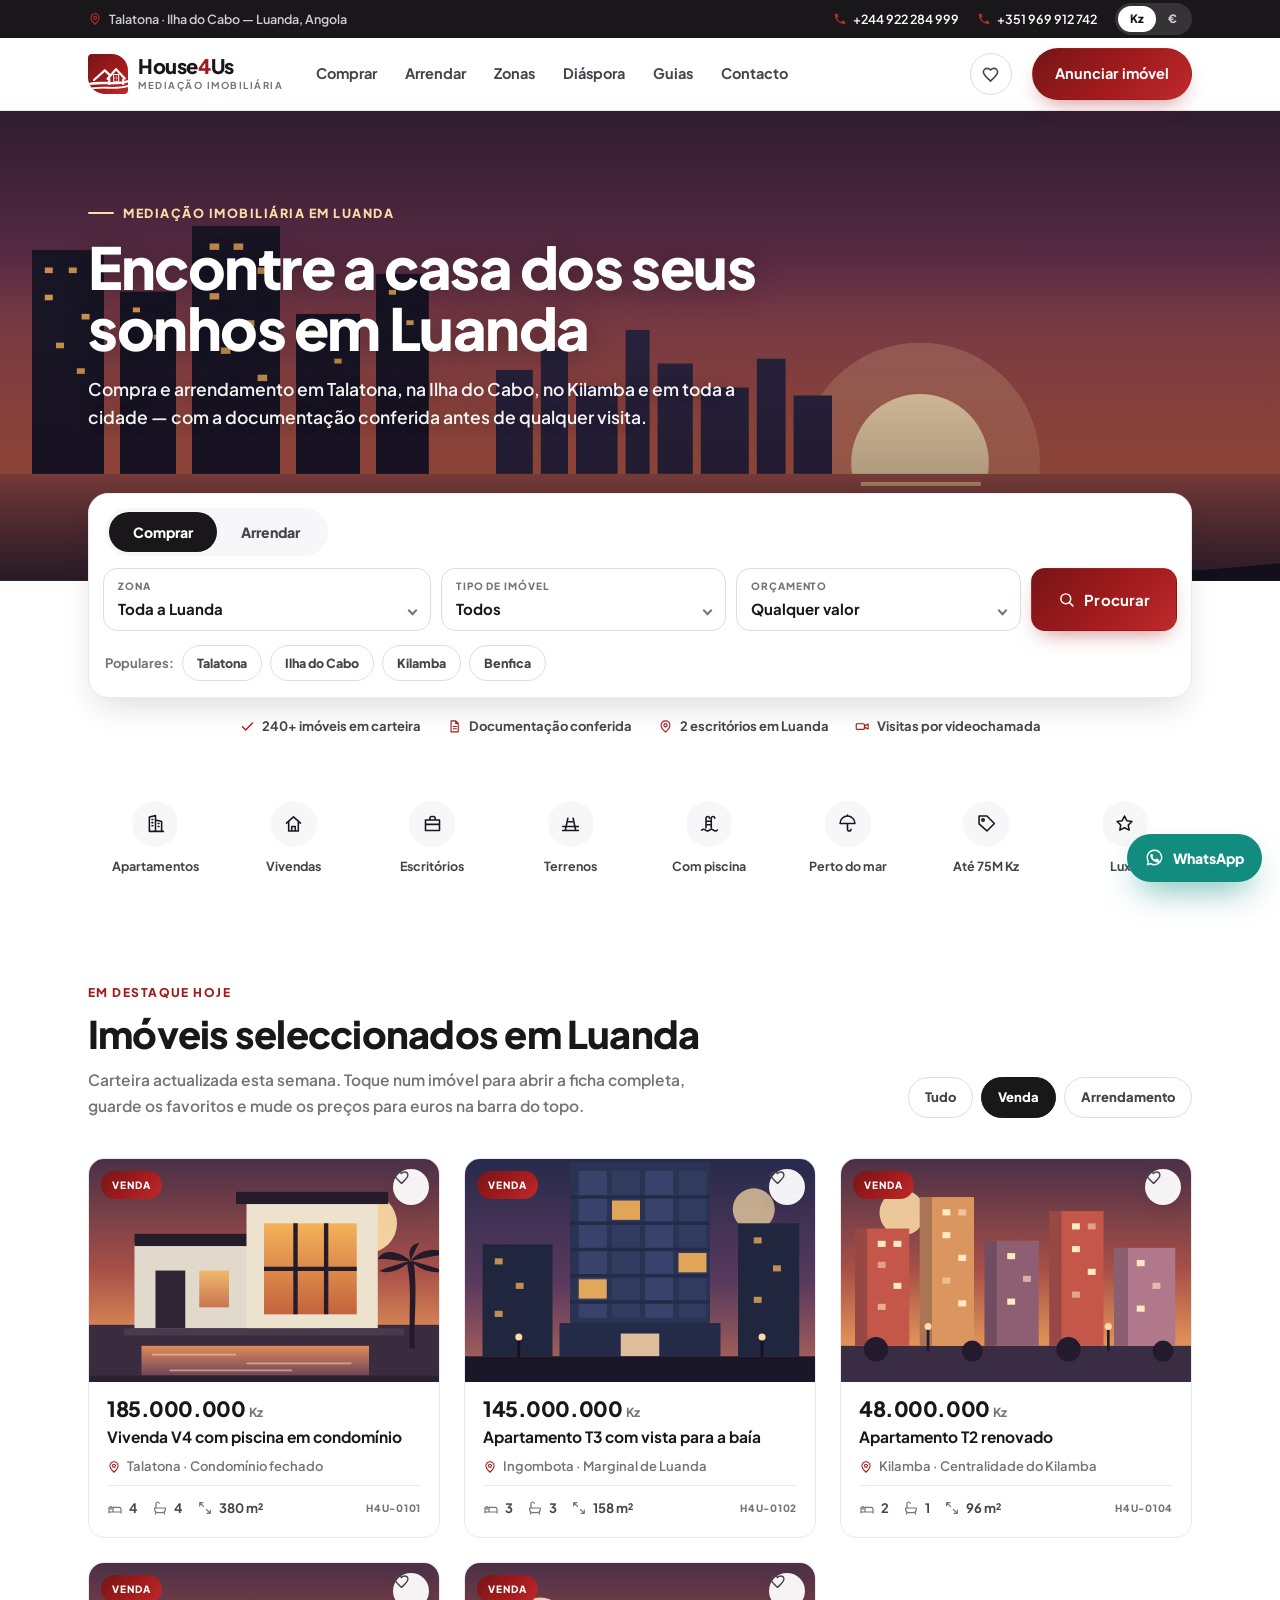
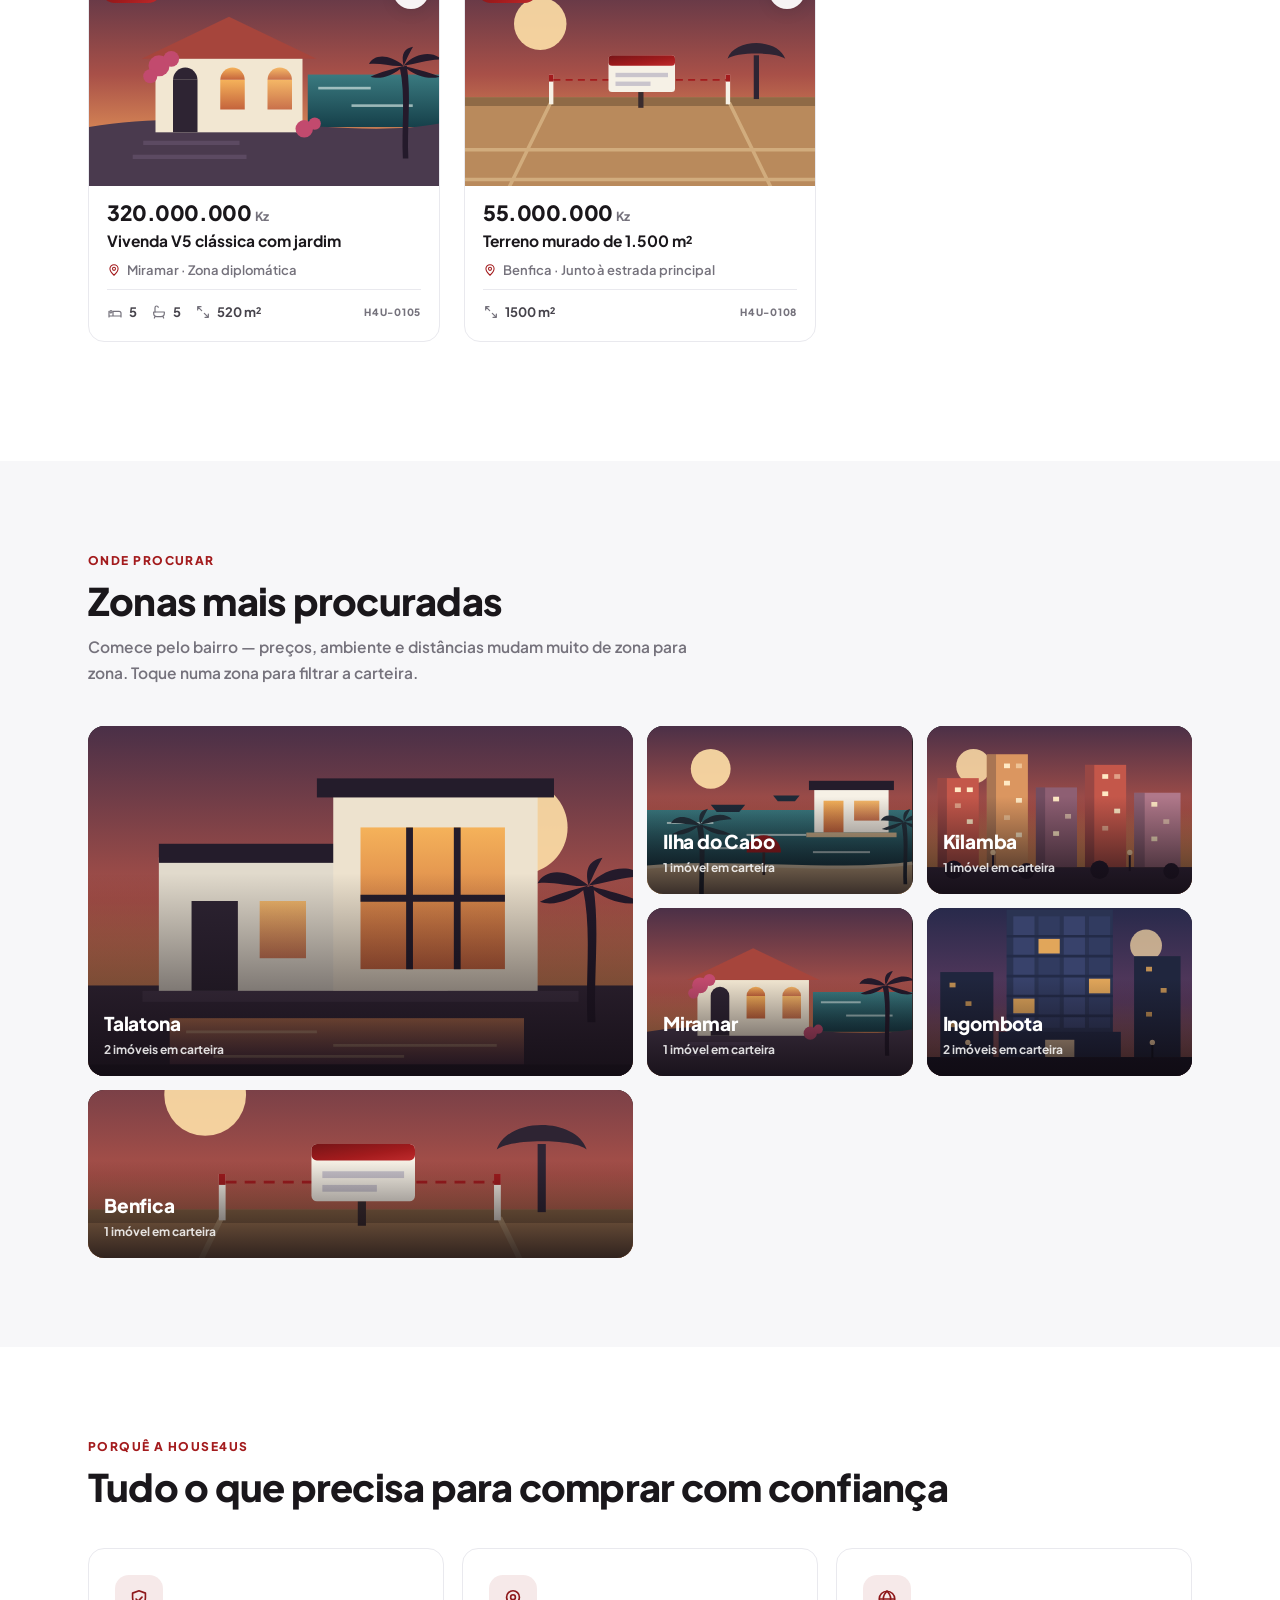
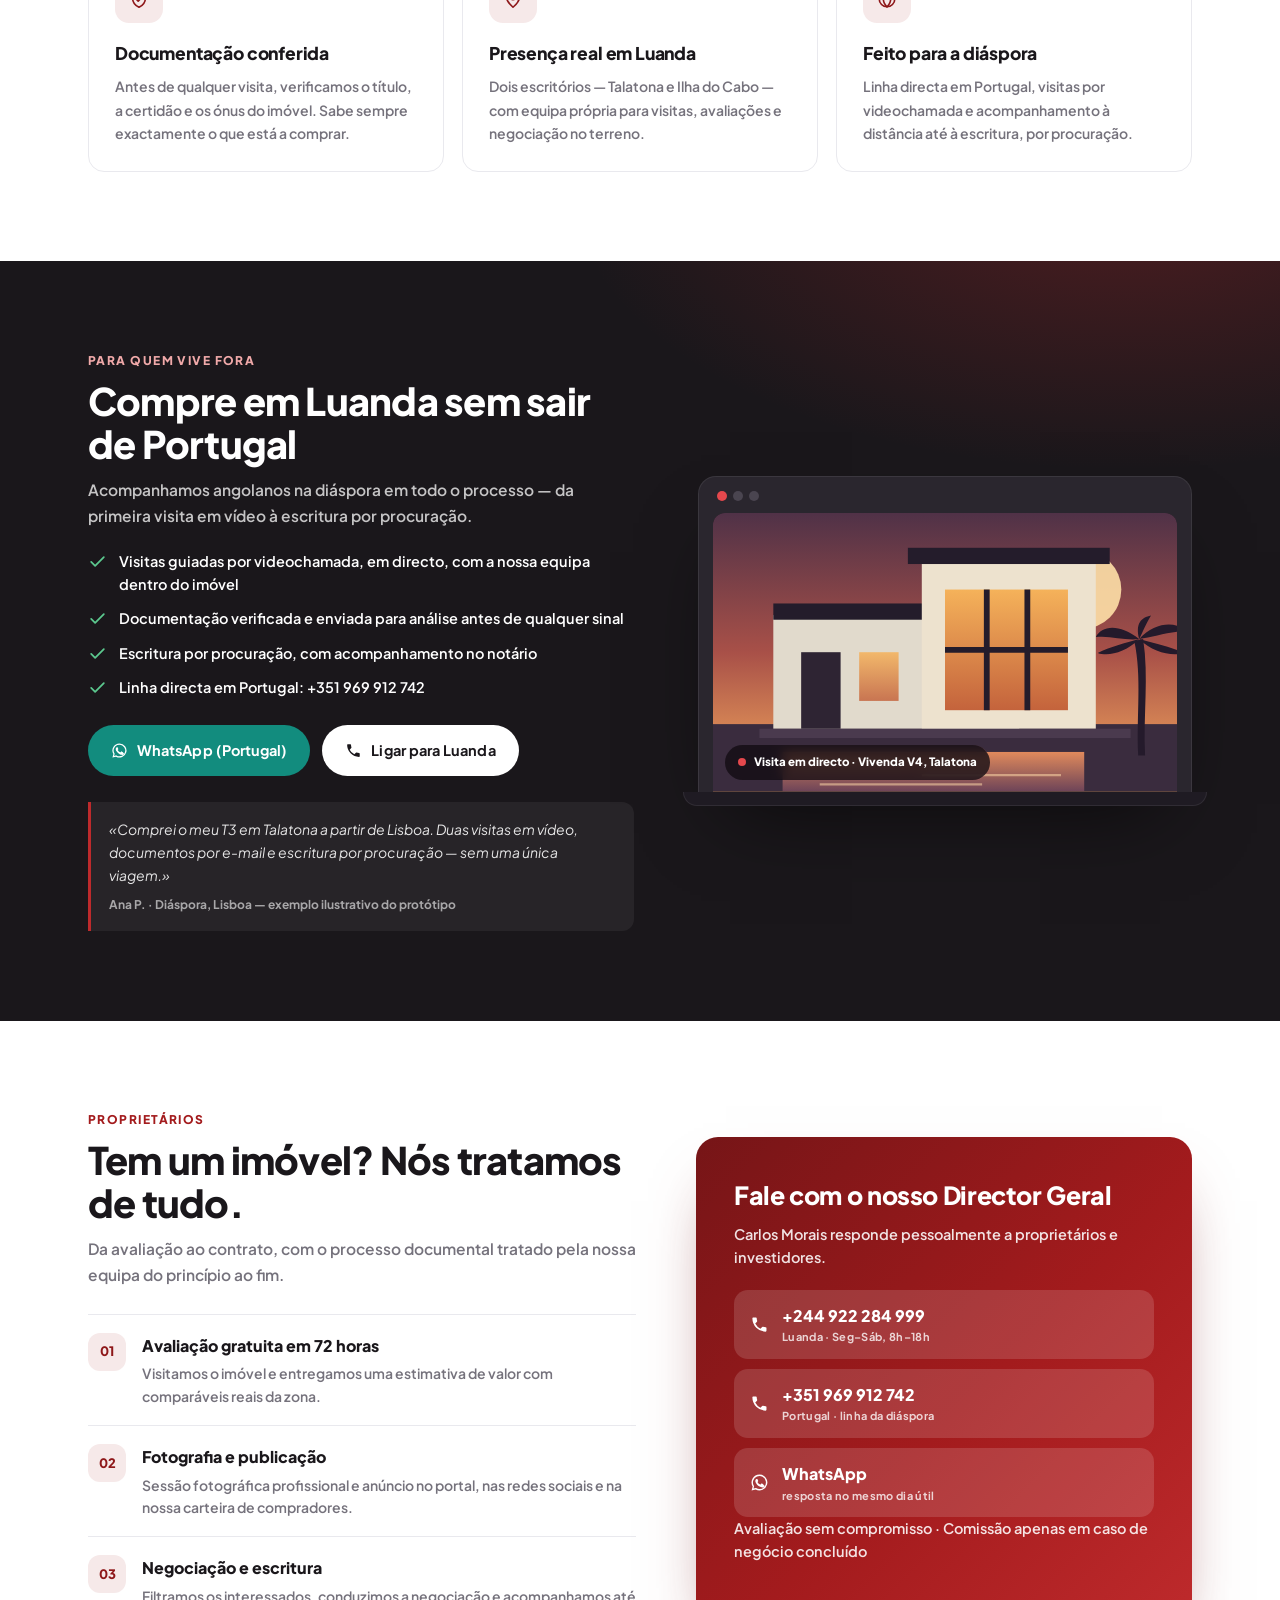
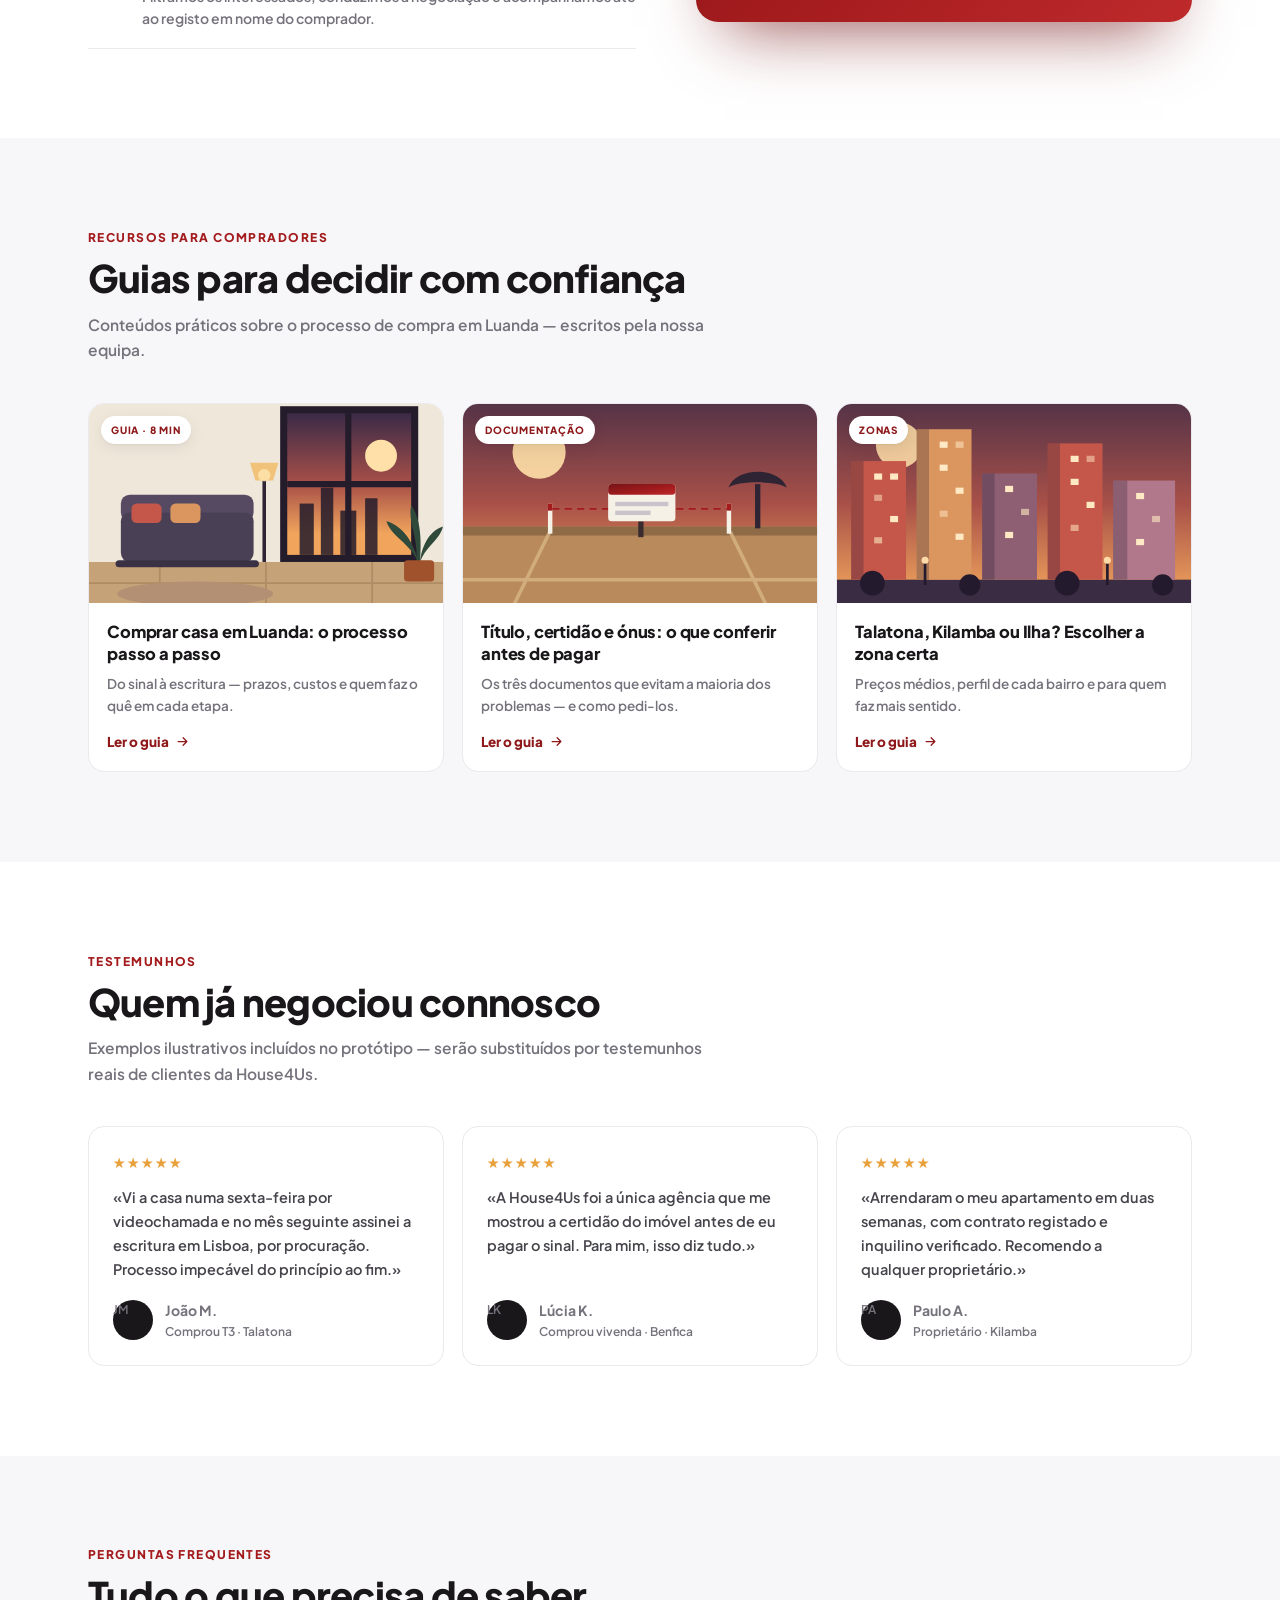
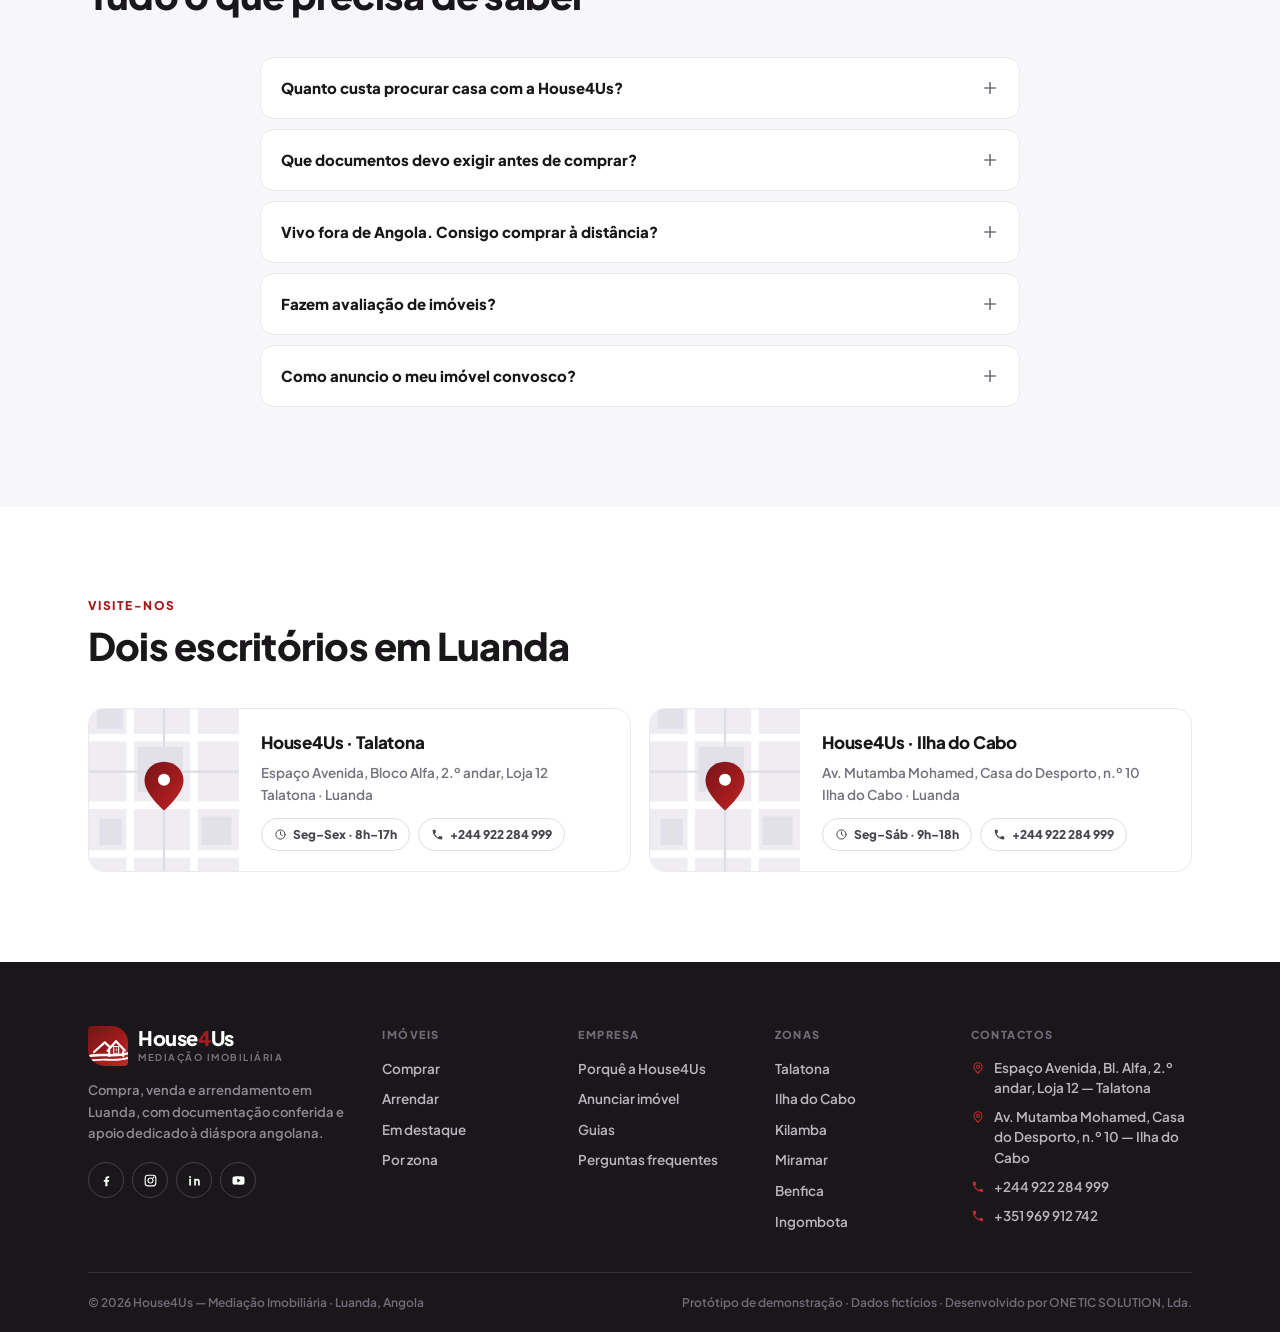
==== public/index.html @ 2a80b4b5 "fix: separar a responsabilidades" ====
<!DOCTYPE html>
<html lang="pt-AO">
<head>
<meta charset="utf-8">
<meta name="viewport" content="width=device-width, initial-scale=1">
<title>House4Us — Imóveis para venda e arrendamento em Luanda</title>
<meta name="description" content="Compra, venda e arrendamento de imóveis em Luanda: Talatona, Ilha do Cabo, Kilamba, Miramar e mais. Documentação conferida e apoio dedicado à diáspora.">
<link rel="icon" href="data:image/svg+xml,%3Csvg xmlns='http://www.w3.org/2000/svg' viewBox='0 0 100 100'%3E%3Crect width='100' height='100' rx='24' fill='%23A31B1D'/%3E%3Cpath d='M22 58 50 32 78 58' fill='none' stroke='%23fff' stroke-width='9' stroke-linecap='round' stroke-linejoin='round'/%3E%3Cpath d='M6 78 C40 64 66 86 96 70' fill='none' stroke='%23fff' stroke-width='7' stroke-linecap='round'/%3E%3C/svg%3E">
<link rel="preconnect" href="https://fonts.googleapis.com">
<link rel="preconnect" href="https://fonts.gstatic.com" crossorigin>
<link href="https://fonts.googleapis.com/css2?family=Plus+Jakarta+Sans:wght@300;400;500;600;700;800&display=swap" rel="stylesheet">
<link rel="stylesheet" href="assets/css/style.css">
</head>
<body>

<!-- ============ SPRITE SVG: gradientes, logótipo, cenas e ícones ============ -->
<svg class="sprite" xmlns="http://www.w3.org/2000/svg" aria-hidden="true">
<defs>
<linearGradient id="gRed" x1="0" y1="0" x2="1" y2="1"><stop offset="0" stop-color="#761517"/><stop offset=".6" stop-color="#A31B1D"/><stop offset="1" stop-color="#BE2A2C"/></linearGradient>
<linearGradient id="gSky" x1="0" y1="0" x2="0" y2="1"><stop offset="0" stop-color="#241C33"/><stop offset=".38" stop-color="#63304A"/><stop offset=".66" stop-color="#C25B45"/><stop offset=".85" stop-color="#F0A45C"/><stop offset="1" stop-color="#F7BE7A"/></linearGradient>
<linearGradient id="gSkyLite" x1="0" y1="0" x2="0" y2="1"><stop offset="0" stop-color="#3A2A47"/><stop offset=".5" stop-color="#A85048"/><stop offset=".85" stop-color="#F0A45C"/></linearGradient>
<linearGradient id="gSea" x1="0" y1="0" x2="0" y2="1"><stop offset="0" stop-color="#A85149"/><stop offset="1" stop-color="#241E33"/></linearGradient>
<linearGradient id="gSeaBlue" x1="0" y1="0" x2="0" y2="1"><stop offset="0" stop-color="#3A7A80"/><stop offset="1" stop-color="#16404A"/></linearGradient>
<linearGradient id="gGlass" x1="0" y1="0" x2="0" y2="1"><stop offset="0" stop-color="#F5B25A"/><stop offset="1" stop-color="#C4633C"/></linearGradient>
<linearGradient id="gPool" x1="0" y1="0" x2="0" y2="1"><stop offset="0" stop-color="#E08A5C"/><stop offset="1" stop-color="#6E4458"/></linearGradient>
<linearGradient id="gBlue" x1="0" y1="0" x2="0" y2="1"><stop offset="0" stop-color="#202748"/><stop offset=".55" stop-color="#5A3A5E"/><stop offset="1" stop-color="#C97355"/></linearGradient>
<clipPath id="lgClip"><path d="M18 0H118C163 0 200 37 200 82V182C200 192 192 200 182 200H82C37 200 0 163 0 118V18C0 8 8 0 18 0Z"/></clipPath>
<g id="palm">
<path d="M43 140l7 0c-2-40 4-80-2-118l-9 2c8 37 2 76 4 116z"/>
<path d="M44 22C24 6 6 8 0 20 14 18 30 24 44 22z"/>
<path d="M44 22C60 4 82 4 92 14 76 14 58 20 44 22z"/>
<path d="M44 22C30 36 12 40 2 36 14 30 30 26 44 22z"/>
<path d="M44 22C58 36 78 40 90 36 76 30 58 26 44 22z"/>
<path d="M44 22C40 6 46 0 56 -2 50 8 48 14 44 22z"/>
</g>
</defs>

<!-- emblema recriado a partir do logótipo enviado -->
<symbol id="lg-mark" viewBox="0 0 200 200">
<path d="M18 0H118C163 0 200 37 200 82V182C200 192 192 200 182 200H82C37 200 0 163 0 118V18C0 8 8 0 18 0Z" fill="url(#gRed)"/>
<g clip-path="url(#lgClip)">
<g fill="none" stroke="#fff" stroke-width="11" stroke-linejoin="round" stroke-linecap="round">
<path d="M30 130 84 82 112 108"/>
<path d="M98 124 140 76 184 122"/>
<path d="M106 122V150M176 128V150"/>
</g>
<rect x="126" y="100" width="30" height="42" fill="#fff"/>
<rect x="131" y="105" width="9" height="14" fill="url(#gRed)"/><rect x="142" y="105" width="9" height="14" fill="url(#gRed)"/>
<rect x="131" y="121" width="9" height="16" fill="url(#gRed)"/><rect x="142" y="121" width="9" height="16" fill="url(#gRed)"/>
<path d="M-6 154C58 130 132 162 206 134" stroke="#fff" stroke-width="12" fill="none"/>
<path d="M-6 178C64 154 138 184 206 158" stroke="#fff" stroke-width="9" fill="none"/>
</g>
</symbol>

<!-- cena herói: baía de Luanda ao pôr-do-sol -->
<symbol id="sc-hero" viewBox="0 0 1600 900" preserveAspectRatio="xMidYMid slice">
<rect width="1600" height="900" fill="url(#gSky)"/>
<circle cx="1150" cy="596" r="150" fill="#FFD9A8" opacity=".22"/>
<circle cx="1150" cy="596" r="86" fill="#FFE3B4"/>
<g fill="#2A2440">
<rect x="620" y="480" width="46" height="130"/><rect x="676" y="452" width="34" height="158"/><rect x="720" y="500" width="52" height="110"/><rect x="782" y="430" width="30" height="180"/><rect x="822" y="472" width="44" height="138"/><rect x="876" y="502" width="60" height="108"/><rect x="946" y="466" width="36" height="144"/><rect x="992" y="512" width="48" height="98"/>
</g>
<g fill="#191627">
<rect x="40" y="330" width="90" height="290"/><rect x="150" y="382" width="70" height="238"/><rect x="240" y="300" width="110" height="320"/><rect x="370" y="410" width="80" height="210"/><rect x="470" y="360" width="66" height="260"/>
</g>
<g fill="#F5B25A" opacity=".9">
<rect x="56" y="352" width="10" height="7"/><rect x="86" y="352" width="10" height="7"/><rect x="56" y="386" width="10" height="7"/><rect x="102" y="410" width="10" height="7"/><rect x="70" y="446" width="10" height="7"/><rect x="96" y="478" width="10" height="7"/>
<rect x="262" y="322" width="12" height="8"/><rect x="292" y="322" width="12" height="8"/><rect x="322" y="352" width="12" height="8"/><rect x="262" y="384" width="12" height="8"/><rect x="306" y="418" width="12" height="8"/><rect x="276" y="452" width="12" height="8"/><rect x="322" y="486" width="12" height="8"/>
<rect x="166" y="402" width="9" height="6"/><rect x="192" y="436" width="9" height="6"/><rect x="386" y="430" width="9" height="6"/><rect x="418" y="466" width="9" height="6"/><rect x="486" y="380" width="9" height="6"/><rect x="508" y="418" width="9" height="6"/>
</g>
<rect y="610" width="1600" height="170" fill="url(#gSea)"/>
<g fill="#FFC98C">
<rect x="1076" y="620" width="150" height="5" opacity=".8"/><rect x="1096" y="634" width="112" height="4" opacity=".65"/><rect x="1086" y="648" width="130" height="4" opacity=".5"/><rect x="1108" y="664" width="90" height="3" opacity=".4"/><rect x="1092" y="682" width="118" height="3" opacity=".3"/><rect x="1116" y="702" width="72" height="3" opacity=".22"/>
</g>
<g fill="#171325">
<path d="M700 668h64l-10 14h-44z"/><path d="M960 700h52l-8 12h-36z"/><path d="M540 706h44l-7 10h-30z"/>
</g>
<path d="M-20 800C420 742 980 812 1620 748" stroke="#14111E" stroke-width="56" fill="none"/>
<path d="M-20 800C420 742 980 812 1620 748" stroke="#E8A13C" stroke-width="3" stroke-dasharray="30 26" fill="none" opacity=".85"/>
<path d="M-20 826C420 768 980 838 1620 774L1620 900L-20 900Z" fill="#120F19"/>
<use href="#palm" transform="translate(150,678) scale(1.15)" fill="#0E0B15"/>
<use href="#palm" transform="translate(400,700) scale(.95)" fill="#0E0B15"/>
<use href="#palm" transform="translate(700,716) scale(1.05)" fill="#0E0B15"/>
<use href="#palm" transform="translate(1060,708) scale(.9)" fill="#0E0B15"/>
<use href="#palm" transform="translate(1360,690) scale(1.2)" fill="#0E0B15"/>
</symbol>

<!-- vivenda Talatona -->
<symbol id="sc-villa" viewBox="0 0 400 300" preserveAspectRatio="xMidYMid slice">
<rect width="400" height="300" fill="url(#gSkyLite)"/>
<circle cx="318" cy="96" r="34" fill="#FFE0A8" opacity=".9"/>
<rect y="212" width="400" height="88" fill="#3A2C3E"/>
<rect x="52" y="118" width="212" height="98" fill="#F2EADB"/>
<rect x="52" y="118" width="212" height="98" fill="#000000" opacity=".07"/>
<rect x="52" y="108" width="230" height="14" fill="#241C2B"/>
<rect x="180" y="70" width="150" height="146" fill="#EDE2CE"/>
<rect x="168" y="60" width="174" height="14" fill="#241C2B"/>
<rect x="200" y="96" width="106" height="104" fill="url(#gGlass)"/>
<g stroke="#241C2B" stroke-width="5"><path d="M236 96v104M271 96v104M200 148h106"/></g>
<rect x="76" y="150" width="34" height="66" fill="#2E2433"/>
<rect x="126" y="150" width="34" height="42" fill="url(#gGlass)" opacity=".85"/>
<rect x="40" y="216" width="320" height="8" fill="#4A3A4E"/>
<rect x="60" y="236" width="260" height="34" fill="url(#gPool)"/>
<g stroke="#FFD9A8" stroke-width="2" opacity=".55"><path d="M72 246h96M180 256h120M92 264h140"/></g>
<use href="#palm" transform="translate(330,120) scale(.85)" fill="#241A2B"/>
<rect y="270" width="400" height="30" fill="#2A2030"/>
</symbol>

<!-- torres do Kilamba -->
<symbol id="sc-towers" viewBox="0 0 400 300" preserveAspectRatio="xMidYMid slice">
<rect width="400" height="300" fill="url(#gSkyLite)"/>
<circle cx="70" cy="84" r="26" fill="#FFE0A8" opacity=".85"/>
<rect y="236" width="400" height="64" fill="#3A2C42"/>
<rect x="16" y="102" width="62" height="134" fill="#C4574A"/>
<rect x="90" y="66" width="62" height="170" fill="#DB9660"/>
<rect x="164" y="116" width="62" height="120" fill="#8E5F73"/>
<rect x="238" y="82" width="62" height="154" fill="#C4574A"/>
<rect x="312" y="124" width="70" height="112" fill="#B0788A"/>
<g fill="#2B2135" opacity=".28"><rect x="16" y="102" width="14" height="134"/><rect x="90" y="66" width="14" height="170"/><rect x="164" y="116" width="14" height="120"/><rect x="238" y="82" width="14" height="154"/><rect x="312" y="124" width="16" height="112"/></g>
<g fill="#FFE9C4">
<rect x="42" y="116" width="9" height="7"/><rect x="60" y="116" width="9" height="7"/><rect x="42" y="140" width="9" height="7" opacity=".5"/><rect x="60" y="164" width="9" height="7"/><rect x="42" y="188" width="9" height="7" opacity=".6"/>
<rect x="116" y="80" width="9" height="7"/><rect x="134" y="80" width="9" height="7" opacity=".55"/><rect x="116" y="106" width="9" height="7"/><rect x="134" y="132" width="9" height="7"/><rect x="116" y="158" width="9" height="7" opacity=".5"/><rect x="134" y="184" width="9" height="7"/>
<rect x="190" y="130" width="9" height="7"/><rect x="208" y="156" width="9" height="7" opacity=".6"/><rect x="190" y="182" width="9" height="7"/>
<rect x="264" y="96" width="9" height="7"/><rect x="282" y="96" width="9" height="7" opacity=".5"/><rect x="264" y="122" width="9" height="7"/><rect x="282" y="148" width="9" height="7"/><rect x="264" y="174" width="9" height="7" opacity=".55"/>
<rect x="338" y="138" width="9" height="7"/><rect x="356" y="164" width="9" height="7" opacity=".6"/><rect x="338" y="190" width="9" height="7"/>
</g>
<g fill="#241A2E"><circle cx="40" cy="240" r="14"/><circle cx="150" cy="242" r="12"/><circle cx="260" cy="240" r="14"/><circle cx="368" cy="242" r="12"/></g>
<rect x="98" y="216" width="3" height="26" fill="#241A2E"/><circle cx="99.5" cy="214" r="4" fill="#FFD9A8"/>
<rect x="304" y="216" width="3" height="26" fill="#241A2E"/><circle cx="305.5" cy="214" r="4" fill="#FFD9A8"/>
</symbol>

<!-- Ilha do Cabo -->
<symbol id="sc-beach" viewBox="0 0 400 300" preserveAspectRatio="xMidYMid slice">
<rect width="400" height="300" fill="url(#gSkyLite)"/>
<circle cx="96" cy="88" r="30" fill="#FFE0A8" opacity=".9"/>
<rect y="150" width="400" height="86" fill="url(#gSeaBlue)"/>
<g fill="#EAF7F2" opacity=".7"><rect x="30" y="168" width="70" height="3"/><rect x="150" y="186" width="90" height="3"/><rect x="290" y="170" width="70" height="3"/><rect x="80" y="206" width="110" height="3"/><rect x="250" y="212" width="86" height="3"/></g>
<path d="M0 236C120 224 280 246 400 230L400 300L0 300Z" fill="#E9C896"/>
<path d="M0 236C120 224 280 246 400 230" stroke="#F7E4BE" stroke-width="5" fill="none"/>
<rect x="252" y="118" width="112" height="66" fill="#F6F1E6"/>
<rect x="244" y="106" width="128" height="14" fill="#241C2B"/>
<rect x="266" y="136" width="30" height="48" fill="url(#gGlass)"/>
<rect x="312" y="136" width="38" height="30" fill="url(#gGlass)" opacity=".9"/>
<rect x="240" y="184" width="136" height="7" fill="#CBB089"/>
<g fill="#1E2A38"><path d="M96 142h52l-9 11h-34z"/><path d="M190 128h40l-7 9h-26z"/></g>
<use href="#palm" transform="translate(36,150) scale(1)" fill="#22303A"/>
<use href="#palm" transform="translate(352,150) scale(.8)" fill="#22303A"/>
<path d="M150 214a26 26 0 0 1 52 0z" fill="#A31B1D"/>
<rect x="174" y="214" width="4" height="34" fill="#3A2C2E"/>
</symbol>

<!-- interior de apartamento -->
<symbol id="sc-apartment" viewBox="0 0 400 300" preserveAspectRatio="xMidYMid slice">
<rect width="400" height="300" fill="#EFE7DA"/>
<rect y="216" width="400" height="84" fill="#C6A278"/>
<g stroke="#B08C64" stroke-width="2"><path d="M0 240h400M0 268h400M80 216v84M200 216v84M320 216v84"/></g>
<rect x="216" y="40" width="156" height="176" fill="#241C2B"/>
<rect x="224" y="48" width="140" height="160" fill="url(#gSkyLite)"/>
<circle cx="330" cy="96" r="18" fill="#FFE0A8"/>
<g fill="#241C2B" opacity=".85"><rect x="238" y="150" width="16" height="58"/><rect x="262" y="132" width="14" height="76"/><rect x="284" y="158" width="18" height="50"/><rect x="312" y="144" width="14" height="64"/></g>
<path d="M293 48v160M224 128h140" stroke="#241C2B" stroke-width="7"/>
<rect x="36" y="140" width="150" height="30" rx="10" fill="#554A62"/>
<rect x="36" y="160" width="150" height="56" rx="10" fill="#4A4056"/>
<rect x="48" y="150" width="34" height="22" rx="6" fill="#C4574A"/>
<rect x="92" y="150" width="34" height="22" rx="6" fill="#DB9660"/>
<rect x="30" y="214" width="162" height="8" rx="4" fill="#3A3244"/>
<ellipse cx="120" cy="252" rx="88" ry="14" fill="#B39074"/>
<rect x="196" y="120" width="4" height="96" fill="#2E2433"/>
<path d="M182 104h32l-6 20h-20z" fill="#F0C27A"/>
<circle cx="198" cy="118" r="7" fill="#FFE6B0" opacity=".8"/>
<g fill="#2F4A3A"><path d="M370 216c2-30-10-44-6-64 10 14 12 34 10 64z"/><path d="M372 216c-12-24-30-28-36-46 16 4 30 20 36 46z"/><path d="M374 216c8-20 22-24 26-40-14 4-24 20-26 40z"/></g>
<rect x="356" y="214" width="34" height="24" rx="4" fill="#A0522D"/>
</symbol>

<!-- torre de escritórios na Baixa -->
<symbol id="sc-office" viewBox="0 0 400 300" preserveAspectRatio="xMidYMid slice">
<rect width="400" height="300" fill="url(#gBlue)"/>
<circle cx="330" cy="80" r="24" fill="#FFE0A8" opacity=".7"/>
<rect x="20" y="120" width="80" height="128" fill="#20263E"/>
<rect x="312" y="96" width="70" height="152" fill="#20263E"/>
<g fill="#F5B25A" opacity=".75"><rect x="34" y="136" width="9" height="7"/><rect x="58" y="164" width="9" height="7"/><rect x="34" y="196" width="9" height="7"/><rect x="330" y="112" width="9" height="7"/><rect x="352" y="144" width="9" height="7"/><rect x="330" y="180" width="9" height="7"/></g>
<rect x="120" y="26" width="160" height="222" fill="#2A3352"/>
<rect x="130" y="36" width="32" height="168" fill="#38426B"/>
<rect x="168" y="36" width="32" height="168" fill="#313B60"/>
<rect x="206" y="36" width="32" height="168" fill="#38426B"/>
<rect x="244" y="36" width="32" height="168" fill="#313B60"/>
<g stroke="#232B48" stroke-width="4"><path d="M120 66h160M120 96h160M120 126h160M120 156h160M120 186h160"/></g>
<g fill="#F5B25A" opacity=".9"><rect x="168" y="70" width="32" height="22"/><rect x="244" y="130" width="32" height="22"/><rect x="130" y="160" width="32" height="22"/></g>
<rect x="108" y="210" width="184" height="38" fill="#232B48"/>
<rect x="178" y="222" width="44" height="26" fill="#FFD9A8" opacity=".85"/>
<rect y="248" width="400" height="52" fill="#191627"/>
<rect x="60" y="228" width="3" height="22" fill="#10131F"/><circle cx="61.5" cy="226" r="4" fill="#FFD9A8"/>
<rect x="338" y="228" width="3" height="22" fill="#10131F"/><circle cx="339.5" cy="226" r="4" fill="#FFD9A8"/>
</symbol>

<!-- terreno em Benfica -->
<symbol id="sc-terreno" viewBox="0 0 400 300" preserveAspectRatio="xMidYMid slice">
<rect width="400" height="300" fill="url(#gSkyLite)"/>
<circle cx="86" cy="92" r="30" fill="#FFE0A8" opacity=".9"/>
<path d="M0 176h400v124H0z" fill="#B98A5C"/>
<path d="M0 176h400v10H0z" fill="#8F6A46"/>
<g stroke="#D8B586" stroke-width="4" opacity=".8"><path d="M40 300l58-118M360 300l-58-118M0 236h400M0 270h400"/></g>
<rect x="96" y="150" width="5" height="34" fill="#F6F1E6"/><rect x="96" y="150" width="5" height="8" fill="#A31B1D"/>
<rect x="298" y="150" width="5" height="34" fill="#F6F1E6"/><rect x="298" y="150" width="5" height="8" fill="#A31B1D"/>
<path d="M101 156H298" stroke="#A31B1D" stroke-width="2" stroke-dasharray="8 6"/>
<rect x="330" y="128" width="6" height="50" fill="#2E2433"/>
<path d="M300 132c8-24 58-24 66 0-10-8-56-8-66 0z" fill="#2E2433"/>
<rect x="198" y="170" width="6" height="18" fill="#3A2C2E"/>
<rect x="164" y="128" width="76" height="42" rx="4" fill="#F6F1E6"/>
<rect x="164" y="128" width="76" height="12" rx="4" fill="url(#gRed)"/>
<rect x="172" y="148" width="60" height="5" fill="#C9C4CC"/><rect x="172" y="158" width="40" height="5" fill="#C9C4CC"/>
</symbol>

<!-- vivenda clássica no Miramar -->
<symbol id="sc-miramar" viewBox="0 0 400 300" preserveAspectRatio="xMidYMid slice">
<rect width="400" height="300" fill="url(#gSkyLite)"/>
<rect x="250" y="150" width="150" height="60" fill="url(#gSeaBlue)"/>
<g fill="#EAF7F2" opacity=".6"><rect x="262" y="164" width="60" height="3"/><rect x="300" y="184" width="70" height="3"/></g>
<path d="M0 210C140 186 300 226 400 206L400 300L0 300Z" fill="#4A3A4E"/>
<path d="M60 132L160 84L260 132z" fill="#A6453C"/>
<rect x="76" y="132" width="168" height="84" fill="#F2E7D2"/>
<path d="M96 156h28v60h-28z" fill="#2E2433"/>
<path d="M96 156a14 14 0 0 1 28 0" fill="#2E2433"/>
<path d="M150 156h28v34h-28z" fill="url(#gGlass)"/>
<path d="M150 156a14 14 0 0 1 28 0" fill="url(#gGlass)"/>
<path d="M204 156h28v34h-28z" fill="url(#gGlass)" opacity=".9"/>
<path d="M204 156a14 14 0 0 1 28 0" fill="url(#gGlass)" opacity=".9"/>
<g fill="#C24A6E"><circle cx="80" cy="140" r="12"/><circle cx="94" cy="132" r="9"/><circle cx="70" cy="152" r="8"/><circle cx="246" cy="212" r="10"/><circle cx="258" cy="206" r="7"/></g>
<path d="M50 244h130M62 228h110" stroke="#5C4A62" stroke-width="5"/>
<use href="#palm" transform="translate(320,120) scale(.9)" fill="#241A2B"/>
</symbol>

<!-- mini-mapa dos escritórios -->
<symbol id="mp-base" viewBox="0 0 200 260" preserveAspectRatio="xMidYMid slice">
<rect width="200" height="260" fill="#EFEDF2"/>
<g stroke="#FFFFFF" stroke-width="10"><path d="M-10 60H210M-10 150H210M-10 215H210M55 -10V270M140 -10V270"/></g>
<g stroke="#DEDCE4" stroke-width="3"><path d="M-10 105h220M100 -10v280"/></g>
<rect x="10" y="10" width="35" height="38" fill="#E2E0E8"/><rect x="65" y="72" width="60" height="60" fill="#E2E0E8"/><rect x="150" y="165" width="40" height="38" fill="#E2E0E8"/><rect x="14" y="168" width="30" height="35" fill="#E2E0E8"/>
<path d="M100 92c-15 0-26 11-26 25 0 18 26 40 26 40s26-22 26-40c0-14-11-25-26-25z" fill="url(#gRed)"/>
<circle cx="100" cy="116" r="8" fill="#fff"/>
</symbol>

<!-- ícones -->
<symbol id="ic-pin" viewBox="0 0 24 24"><g fill="none" stroke="currentColor" stroke-width="1.8" stroke-linecap="round" stroke-linejoin="round"><path d="M12 21s-7-6.1-7-11a7 7 0 0 1 14 0c0 4.9-7 11-7 11z"/><circle cx="12" cy="10" r="2.6"/></g></symbol>
<symbol id="ic-phone" viewBox="0 0 24 24"><path fill="currentColor" d="M6.6 10.8a15 15 0 0 0 6.6 6.6l2.2-2.2a1 1 0 0 1 1-.24 11 11 0 0 0 3.4.55 1 1 0 0 1 1 1V20a1 1 0 0 1-1 1A17 17 0 0 1 3 4a1 1 0 0 1 1-1h3.5a1 1 0 0 1 1 1 11 11 0 0 0 .55 3.4 1 1 0 0 1-.24 1z"/></symbol>
<symbol id="ic-wa" viewBox="0 0 24 24"><path fill="currentColor" d="M12 2a10 10 0 0 0-8.6 15.1L2 22l5-1.3A10 10 0 1 0 12 2zm0 18.2c-1.5 0-3-.4-4.3-1.2l-.3-.2-3 .8.8-2.9-.2-.3A8.2 8.2 0 1 1 12 20.2zm4.6-6.1c-.3-.1-1.5-.8-1.7-.8-.2-.1-.4-.1-.6.1-.2.3-.7.8-.8 1-.2.2-.3.2-.6.1a6.7 6.7 0 0 1-3.3-2.9c-.3-.4 0-.5.2-.7l.5-.6c.1-.2.1-.4 0-.5l-.8-1.9c-.2-.5-.4-.4-.6-.4h-.5c-.2 0-.5.1-.7.3-.3.3-1 1-1 2.4s1 2.8 1.2 3c.1.2 2 3.1 4.9 4.3.7.3 1.2.5 1.7.6.7.2 1.3.2 1.8.1.6-.1 1.5-.6 1.7-1.2.2-.6.2-1.1.2-1.2-.1-.1-.3-.2-.6-.3z"/></symbol>
<symbol id="ic-heart" viewBox="0 0 24 24"><path stroke-linejoin="round" stroke-linecap="round" d="M12 20.3l-1.2-1.1C6 14.9 3 12.2 3 8.9A4.6 4.6 0 0 1 7.6 4.3c1.7 0 3.3.8 4.4 2a5.8 5.8 0 0 1 4.4-2A4.6 4.6 0 0 1 21 8.9c0 3.3-3 6-7.8 10.3z"/></symbol>
<symbol id="ic-search" viewBox="0 0 24 24"><g fill="none" stroke="currentColor" stroke-width="2" stroke-linecap="round"><circle cx="11" cy="11" r="7"/><path d="M16.5 16.5 21 21"/></g></symbol>
<symbol id="ic-check" viewBox="0 0 24 24"><path fill="none" stroke="currentColor" stroke-width="2.2" stroke-linecap="round" stroke-linejoin="round" d="M4 12.5l5 5L20 6.5"/></symbol>
<symbol id="ic-close" viewBox="0 0 24 24"><path fill="none" stroke="currentColor" stroke-width="2.2" stroke-linecap="round" d="M6 6l12 12M18 6L6 18"/></symbol>
<symbol id="ic-plus" viewBox="0 0 24 24"><path fill="none" stroke="currentColor" stroke-width="2.2" stroke-linecap="round" d="M12 5v14M5 12h14"/></symbol>
<symbol id="ic-arrow" viewBox="0 0 24 24"><path fill="none" stroke="currentColor" stroke-width="2" stroke-linecap="round" stroke-linejoin="round" d="M5 12h14M13 6l6 6-6 6"/></symbol>
<symbol id="ic-menu" viewBox="0 0 24 24"><path fill="none" stroke="currentColor" stroke-width="2.2" stroke-linecap="round" d="M4 7h16M4 12h16M4 17h16"/></symbol>
<symbol id="ic-bed" viewBox="0 0 24 24"><g fill="none" stroke="currentColor" stroke-width="1.8" stroke-linecap="round" stroke-linejoin="round"><path d="M3 18v-7m0 7h18m-18 0v1.5M21 18v1.5M21 18v-4a3 3 0 0 0-3-3H9v7"/><circle cx="6" cy="11.5" r="1.7"/></g></symbol>
<symbol id="ic-bath" viewBox="0 0 24 24"><g fill="none" stroke="currentColor" stroke-width="1.8" stroke-linecap="round" stroke-linejoin="round"><path d="M4 12h16v2a5 5 0 0 1-5 5H9a5 5 0 0 1-5-5v-2z"/><path d="M6 12V5.5A2.5 2.5 0 0 1 8.5 3c1.2 0 2.1.8 2.4 1.9M5 21l1-2M19 21l-1-2"/></g></symbol>
<symbol id="ic-area" viewBox="0 0 24 24"><path fill="none" stroke="currentColor" stroke-width="1.8" stroke-linecap="round" stroke-linejoin="round" d="M4 9V4h5M20 15v5h-5M4 4l6 6M20 20l-6-6"/></symbol>
<symbol id="ic-video" viewBox="0 0 24 24"><path fill="none" stroke="currentColor" stroke-width="1.8" stroke-linejoin="round" d="M3.5 7.5h10a1.5 1.5 0 0 1 1.5 1.5v6a1.5 1.5 0 0 1-1.5 1.5h-10A1.5 1.5 0 0 1 2 15V9a1.5 1.5 0 0 1 1.5-1.5zM15 11l6-3v8l-6-3z"/></symbol>
<symbol id="ic-doc" viewBox="0 0 24 24"><path fill="none" stroke="currentColor" stroke-width="1.8" stroke-linecap="round" stroke-linejoin="round" d="M6.5 3H14l4 4v13.5H6.5zM14 3v4h4M10 12h5M10 15.5h5"/></symbol>
<symbol id="ic-shield" viewBox="0 0 24 24"><path fill="none" stroke="currentColor" stroke-width="1.8" stroke-linecap="round" stroke-linejoin="round" d="M12 3l7 2.6v5.2c0 4.6-3 8.2-7 10.2-4-2-7-5.6-7-10.2V5.6zM8.8 12l2.3 2.3 4.2-4.3"/></symbol>
<symbol id="ic-globe" viewBox="0 0 24 24"><g fill="none" stroke="currentColor" stroke-width="1.8"><circle cx="12" cy="12" r="8.5"/><path d="M3.5 12h17M12 3.5c2.6 2.4 4 5.3 4 8.5s-1.4 6.1-4 8.5c-2.6-2.4-4-5.3-4-8.5s1.4-6.1 4-8.5z"/></g></symbol>
<symbol id="ic-clock" viewBox="0 0 24 24"><g fill="none" stroke="currentColor" stroke-width="1.8" stroke-linecap="round"><circle cx="12" cy="12" r="8.5"/><path d="M12 7v5l3.2 2"/></g></symbol>
<symbol id="ic-build" viewBox="0 0 24 24"><path fill="none" stroke="currentColor" stroke-width="1.8" stroke-linecap="round" stroke-linejoin="round" d="M5 21V4.5L12 3v18M12 8l7 1.8V21M5 21h16M8 7.5h1M8 11h1M8 14.5h1M15 12h1M15 15.5h1"/></symbol>
<symbol id="ic-house" viewBox="0 0 24 24"><path fill="none" stroke="currentColor" stroke-width="1.8" stroke-linecap="round" stroke-linejoin="round" d="M4 11.5L12 4.5l8 7M6.5 10v10.5h11V10M10 20.5v-5h4v5"/></symbol>
<symbol id="ic-brief" viewBox="0 0 24 24"><path fill="none" stroke="currentColor" stroke-width="1.8" stroke-linejoin="round" d="M4 8h16v12H4zM9 8V6a2 2 0 0 1 2-2h2a2 2 0 0 1 2 2v2M4 13h16"/></symbol>
<symbol id="ic-land" viewBox="0 0 24 24"><path fill="none" stroke="currentColor" stroke-width="1.8" stroke-linecap="round" stroke-linejoin="round" d="M6 20L9 6M18 20L15 6M3 15.5h18M3 20h18M9.8 10h4.4"/></symbol>
<symbol id="ic-pool" viewBox="0 0 24 24"><path fill="none" stroke="currentColor" stroke-width="1.8" stroke-linecap="round" stroke-linejoin="round" d="M8 17V6a2 2 0 0 1 4 0M14 17V6a2 2 0 0 1 4 0M8 9.5h6M8 13.5h6M3 19.5c1.5-1.2 3-1.2 4.5 0s3 1.2 4.5 0 3-1.2 4.5 0 3 1.2 4.5 0"/></symbol>
<symbol id="ic-umb" viewBox="0 0 24 24"><path fill="none" stroke="currentColor" stroke-width="1.8" stroke-linecap="round" stroke-linejoin="round" d="M12 3.5a8.5 8.5 0 0 1 8.5 8.5h-17A8.5 8.5 0 0 1 12 3.5zM12 12v6.5a2 2 0 0 0 4 0M12 3.5V2.2"/></symbol>
<symbol id="ic-tag" viewBox="0 0 24 24"><g fill="none" stroke="currentColor" stroke-width="1.8" stroke-linejoin="round"><path d="M3.5 12.5v-9h9L21 12l-8.5 8.5z"/><circle cx="8" cy="8" r="1.4"/></g></symbol>
<symbol id="ic-star" viewBox="0 0 24 24"><path fill="none" stroke="currentColor" stroke-width="1.8" stroke-linejoin="round" d="M12 3.5l2.6 5.3 5.9.9-4.2 4.1 1 5.8L12 16.9l-5.3 2.7 1-5.8-4.2-4.1 5.9-.9z"/></symbol>
<symbol id="ic-fb" viewBox="0 0 24 24"><path fill="currentColor" d="M13.5 21v-7h2.4l.4-2.8h-2.8V9.4c0-.8.3-1.4 1.5-1.4h1.4V5.5C16 5.4 15 5.3 14 5.3c-2.3 0-3.9 1.4-3.9 4v1.9H7.7V14h2.4v7z"/></symbol>
<symbol id="ic-ig" viewBox="0 0 24 24"><g fill="none" stroke="currentColor" stroke-width="1.8"><rect x="3.5" y="3.5" width="17" height="17" rx="4.5"/><circle cx="12" cy="12" r="4"/></g><circle cx="17" cy="7" r="1.3" fill="currentColor"/></symbol>
<symbol id="ic-li" viewBox="0 0 24 24"><path fill="currentColor" d="M6.3 9.2H3.6V20h2.7zM4.9 7.9a1.6 1.6 0 1 0 0-3.2 1.6 1.6 0 0 0 0 3.2zM20.4 20h-2.7v-5.6c0-1.4-.5-2.3-1.7-2.3-.9 0-1.5.6-1.7 1.2-.1.2-.1.5-.1.8V20h-2.7V9.2h2.7v1.5c.4-.6 1.1-1.5 2.7-1.5 2 0 3.5 1.3 3.5 4.1z"/></symbol>
<symbol id="ic-yt" viewBox="0 0 24 24"><path fill="currentColor" d="M21.3 7.3a2.5 2.5 0 0 0-1.7-1.8C18 5 12 5 12 5s-6 0-7.6.5A2.5 2.5 0 0 0 2.7 7.3 26 26 0 0 0 2.3 12a26 26 0 0 0 .4 4.7 2.5 2.5 0 0 0 1.7 1.8C6 19 12 19 12 19s6 0 7.6-.5a2.5 2.5 0 0 0 1.7-1.8 26 26 0 0 0 .4-4.7 26 26 0 0 0-.4-4.7zM10 15.2V8.8L15.5 12z"/></symbol>
</svg>

<!-- ============ BARRA SUPERIOR ============ -->
<div class="topbar"><div class="wrap topbar-in">
<span class="loc"><svg><use href="#ic-pin"/></svg>Talatona · Ilha do Cabo — Luanda, Angola</span>
<a class="tb-tel" href="tel:+244922284999"><svg><use href="#ic-phone"/></svg>+244 922 284 999</a>
<a class="tb-tel" href="tel:+351969912742"><svg><use href="#ic-phone"/></svg>+351 969 912 742</a>
<div class="moeda" role="group" aria-label="Moeda dos preços">
<button class="moeda-btn" data-moeda="kz" aria-pressed="true">Kz</button>
<button class="moeda-btn" data-moeda="eur" aria-pressed="false">€</button>
</div>
</div></div>

<!-- ============ CABEÇALHO ============ -->
<header class="site-head" id="topo"><div class="wrap head-in">
<a class="brand" href="#topo" aria-label="House4Us — início">
<svg aria-hidden="true"><use href="#lg-mark"/></svg>
<span class="brand-txt"><b>House<i>4</i>Us</b><span>Mediação Imobiliária</span></span>
</a>
<nav class="nav" aria-label="Navegação principal">
<a href="#destaques" data-nav-neg="venda">Comprar</a>
<a href="#destaques" data-nav-neg="arrendamento">Arrendar</a>
<a href="#zonas">Zonas</a>
<a href="#diaspora">Diáspora</a>
<a href="#guias">Guias</a>
<a href="#contacto">Contacto</a>
</nav>
<span class="saved-ind" title="Imóveis guardados"><svg aria-hidden="true"><use href="#ic-heart"/></svg><span class="saved-badge" id="savedBadge" hidden>0</span></span>
<a class="btn btn--red head-anunciar" href="#vender">Anunciar imóvel</a>
<button class="burger" id="btnMenu" aria-label="Abrir menu" aria-expanded="false"><svg aria-hidden="true"><use href="#ic-menu"/></svg></button>
</div></header>

<!-- menu móvel -->
<div class="mmenu" id="mmenu">
<div class="mmenu-panel">
<div class="mmenu-head">
<span class="brand-txt"><b>House<i>4</i>Us</b></span>
<button class="mclose" id="btnMenuFechar" aria-label="Fechar menu" style="position:static"><svg aria-hidden="true"><use href="#ic-close"/></svg></button>
</div>
<nav aria-label="Menu móvel">
<a href="#destaques" data-nav-neg="venda">Comprar</a>
<a href="#destaques" data-nav-neg="arrendamento">Arrendar</a>
<a href="#zonas">Zonas</a>
<a href="#diaspora">Diáspora</a>
<a href="#vender">Anunciar imóvel</a>
<a href="#guias">Guias</a>
<a href="#contacto">Contacto</a>
</nav>
<div class="mmenu-div"></div>
<a class="mmenu-tel" href="tel:+244922284999"><svg><use href="#ic-phone"/></svg>+244 922 284 999</a>
<a class="mmenu-tel" href="tel:+351969912742"><svg><use href="#ic-phone"/></svg>+351 969 912 742</a>
<a class="btn btn--red" href="#vender">Anunciar imóvel</a>
</div>
</div>

<main>
<!-- ============ HERÓI ============ -->
<section class="hero">
<div class="hero-bg" aria-hidden="true"><svg><use href="#sc-hero"/></svg></div>
<div class="hero-veil" aria-hidden="true"></div>
<div class="wrap"><div class="hero-in">
<p class="hero-over">Mediação imobiliária em Luanda</p>
<h1>Encontre a casa dos seus sonhos em Luanda</h1>
<p class="hero-sub">Compra e arrendamento em Talatona, na Ilha do Cabo, no Kilamba e em toda a cidade — com a documentação conferida antes de qualquer visita.</p>
</div></div>
</section>

<!-- pesquisa -->
<div class="search-wrap"><div class="wrap">
<div class="scard" role="search" aria-label="Pesquisa de imóveis">
<div class="stabs" role="tablist" aria-label="Tipo de negócio">
<button class="stab" role="tab" aria-selected="true" data-negocio="venda">Comprar</button>
<button class="stab" role="tab" aria-selected="false" data-negocio="arrendamento">Arrendar</button>
</div>
<div class="sfields">
<div class="sfield"><label for="fZona">Zona</label>
<select id="fZona">
<option value="todas">Toda a Luanda</option>
<option>Talatona</option><option>Ilha do Cabo</option><option>Kilamba</option><option>Miramar</option><option>Ingombota</option><option>Benfica</option><option>Maianga</option><option>Camama</option><option>Mussulo</option>
</select></div>
<div class="sfield"><label for="fTipo">Tipo de imóvel</label>
<select id="fTipo">
<option value="todas">Todos</option>
<option value="apt">Apartamento</option>
<option value="vivenda">Vivenda</option>
<option value="escritorio">Escritório</option>
<option value="terreno">Terreno</option>
</select></div>
<div class="sfield"><label for="fPreco">Orçamento</label>
<select id="fPreco">
<option value="todas">Qualquer valor</option>
<option value="b">Até 75M Kz</option>
<option value="m">75M – 200M Kz</option>
<option value="a">Acima de 200M Kz</option>
</select></div>
<div class="sgo"><button class="btn btn--red" id="btnProcurar"><svg class="bi" aria-hidden="true"><use href="#ic-search"/></svg>Procurar</button></div>
</div>
<div class="spop"><span>Populares:</span>
<button data-zona="Talatona">Talatona</button>
<button data-zona="Ilha do Cabo">Ilha do Cabo</button>
<button data-zona="Kilamba">Kilamba</button>
<button data-zona="Benfica">Benfica</button>
</div>
</div>
<div class="strust">
<span><svg aria-hidden="true"><use href="#ic-check"/></svg>240+ imóveis em carteira</span>
<span><svg aria-hidden="true"><use href="#ic-doc"/></svg>Documentação conferida</span>
<span><svg aria-hidden="true"><use href="#ic-pin"/></svg>2 escritórios em Luanda</span>
<span><svg aria-hidden="true"><use href="#ic-video"/></svg>Visitas por videochamada</span>
</div>
</div></div>

<!-- categorias -->
<section class="section--cats"><div class="wrap">
<div class="cats" role="group" aria-label="Categorias rápidas">
<button class="cat" data-cat="apt" aria-pressed="false"><span class="ico"><svg aria-hidden="true"><use href="#ic-build"/></svg></span>Apartamentos</button>
<button class="cat" data-cat="vivenda" aria-pressed="false"><span class="ico"><svg aria-hidden="true"><use href="#ic-house"/></svg></span>Vivendas</button>
<button class="cat" data-cat="escritorio" aria-pressed="false"><span class="ico"><svg aria-hidden="true"><use href="#ic-brief"/></svg></span>Escritórios</button>
<button class="cat" data-cat="terreno" aria-pressed="false"><span class="ico"><svg aria-hidden="true"><use href="#ic-land"/></svg></span>Terrenos</button>
<button class="cat" data-cat="piscina" aria-pressed="false"><span class="ico"><svg aria-hidden="true"><use href="#ic-pool"/></svg></span>Com piscina</button>
<button class="cat" data-cat="mar" aria-pressed="false"><span class="ico"><svg aria-hidden="true"><use href="#ic-umb"/></svg></span>Perto do mar</button>
<button class="cat" data-cat="ate75" aria-pressed="false"><span class="ico"><svg aria-hidden="true"><use href="#ic-tag"/></svg></span>Até 75M Kz</button>
<button class="cat" data-cat="luxo" aria-pressed="false"><span class="ico"><svg aria-hidden="true"><use href="#ic-star"/></svg></span>Luxo</button>
</div>
</div></section>

<!-- ============ DESTAQUES ============ -->
<section class="section" id="destaques"><div class="wrap">
<div class="sec-head" data-reveal>
<div>
<p class="overline">Em destaque hoje</p>
<h2 class="h2">Imóveis seleccionados em Luanda</h2>
<p class="lede">Carteira actualizada esta semana. Toque num imóvel para abrir a ficha completa, guarde os favoritos e mude os preços para euros na barra do topo.</p>
</div>
<div class="pfilters" role="group" aria-label="Filtrar por negócio">
<button class="chip" data-neg="todos" aria-pressed="false">Tudo</button>
<button class="chip" data-neg="venda" aria-pressed="true">Venda</button>
<button class="chip" data-neg="arrendamento" aria-pressed="false">Arrendamento</button>
</div>
</div>
<div class="pgrid" id="pgrid" data-reveal></div>
<div class="pmore"><button class="btn btn--ghost" id="btnMais" hidden>Mostrar todos os imóveis</button></div>
</div></section>

<!-- ============ ZONAS ============ -->
<section class="section section--tint" id="zonas"><div class="wrap">
<div class="sec-head" data-reveal>
<div>
<p class="overline">Onde procurar</p>
<h2 class="h2">Zonas mais procuradas</h2>
<p class="lede">Comece pelo bairro — preços, ambiente e distâncias mudam muito de zona para zona. Toque numa zona para filtrar a carteira.</p>
</div>
</div>
<div class="zgrid" data-reveal>
<button class="zcard" data-zona="Talatona"><svg class="scene" aria-hidden="true"><use href="#sc-villa"/></svg><span class="ztxt"><span class="zname">Talatona</span><span class="zsub" data-zcount="Talatona"></span></span></button>
<button class="zcard" data-zona="Ilha do Cabo"><svg class="scene" aria-hidden="true"><use href="#sc-beach"/></svg><span class="ztxt"><span class="zname">Ilha do Cabo</span><span class="zsub" data-zcount="Ilha do Cabo"></span></span></button>
<button class="zcard" data-zona="Kilamba"><svg class="scene" aria-hidden="true"><use href="#sc-towers"/></svg><span class="ztxt"><span class="zname">Kilamba</span><span class="zsub" data-zcount="Kilamba"></span></span></button>
<button class="zcard" data-zona="Miramar"><svg class="scene" aria-hidden="true"><use href="#sc-miramar"/></svg><span class="ztxt"><span class="zname">Miramar</span><span class="zsub" data-zcount="Miramar"></span></span></button>
<button class="zcard" data-zona="Ingombota"><svg class="scene" aria-hidden="true"><use href="#sc-office"/></svg><span class="ztxt"><span class="zname">Ingombota</span><span class="zsub" data-zcount="Ingombota"></span></span></button>
<button class="zcard" data-zona="Benfica"><svg class="scene" aria-hidden="true"><use href="#sc-terreno"/></svg><span class="ztxt"><span class="zname">Benfica</span><span class="zsub" data-zcount="Benfica"></span></span></button>
</div>
</div></section>

<!-- ============ PORQUÊ ============ -->
<section class="section" id="porque"><div class="wrap">
<div class="sec-head" data-reveal>
<div>
<p class="overline">Porquê a House4Us</p>
<h2 class="h2">Tudo o que precisa para comprar com confiança</h2>
</div>
</div>
<div class="wgrid" data-reveal>
<div class="wcard">
<span class="ico"><svg aria-hidden="true"><use href="#ic-shield"/></svg></span>
<h3>Documentação conferida</h3>
<p>Antes de qualquer visita, verificamos o título, a certidão e os ónus do imóvel. Sabe sempre exactamente o que está a comprar.</p>
</div>
<div class="wcard">
<span class="ico"><svg aria-hidden="true"><use href="#ic-pin"/></svg></span>
<h3>Presença real em Luanda</h3>
<p>Dois escritórios — Talatona e Ilha do Cabo — com equipa própria para visitas, avaliações e negociação no terreno.</p>
</div>
<div class="wcard">
<span class="ico"><svg aria-hidden="true"><use href="#ic-globe"/></svg></span>
<h3>Feito para a diáspora</h3>
<p>Linha directa em Portugal, visitas por videochamada e acompanhamento à distância até à escritura, por procuração.</p>
</div>
</div>
</div></section>

<!-- ============ DIÁSPORA ============ -->
<section class="section diaspora" id="diaspora"><div class="wrap dgrid">
<div data-reveal>
<p class="overline">Para quem vive fora</p>
<h2 class="h2">Compre em Luanda sem sair de Portugal</h2>
<p class="lede">Acompanhamos angolanos na diáspora em todo o processo — da primeira visita em vídeo à escritura por procuração.</p>
<ul class="dlist">
<li><svg aria-hidden="true"><use href="#ic-check"/></svg>Visitas guiadas por videochamada, em directo, com a nossa equipa dentro do imóvel</li>
<li><svg aria-hidden="true"><use href="#ic-check"/></svg>Documentação verificada e enviada para análise antes de qualquer sinal</li>
<li><svg aria-hidden="true"><use href="#ic-check"/></svg>Escritura por procuração, com acompanhamento no notário</li>
<li><svg aria-hidden="true"><use href="#ic-check"/></svg>Linha directa em Portugal: +351 969 912 742</li>
</ul>
<div class="dcta">
<a class="btn btn--wa" href="https://wa.me/351969912742?text=Ol%C3%A1%2C%20vivo%20fora%20de%20Angola%20e%20quero%20comprar%20casa%20em%20Luanda%20com%20a%20House4Us." target="_blank" rel="noopener"><svg class="bi" aria-hidden="true"><use href="#ic-wa"/></svg>WhatsApp (Portugal)</a>
<a class="btn btn--light" href="tel:+244922284999"><svg class="bi" aria-hidden="true"><use href="#ic-phone"/></svg>Ligar para Luanda</a>
</div>
<blockquote class="dquote">«Comprei o meu T3 em Talatona a partir de Lisboa. Duas visitas em vídeo, documentos por e-mail e escritura por procuração — sem uma única viagem.»<b>Ana P. · Diáspora, Lisboa — exemplo ilustrativo do protótipo</b></blockquote>
</div>
<div data-reveal>
<div class="laptop">
<div class="lap-bar"><i></i><i></i><i></i></div>
<div class="lap-screen"><svg aria-hidden="true"><use href="#sc-villa"/></svg>
<span class="lap-chip"><span class="dot"></span>Visita em directo · Vivenda V4, Talatona</span>
</div>
</div>
<div class="lap-base"></div>
</div>
</div></section>

<!-- ============ VENDER ============ -->
<section class="section" id="vender"><div class="wrap vgrid">
<div data-reveal>
<p class="overline">Proprietários</p>
<h2 class="h2">Tem um imóvel? Nós tratamos de tudo.</h2>
<p class="lede">Da avaliação ao contrato, com o processo documental tratado pela nossa equipa do princípio ao fim.</p>
<ol class="steps">
<li><div><h3>Avaliação gratuita em 72 horas</h3><p>Visitamos o imóvel e entregamos uma estimativa de valor com comparáveis reais da zona.</p></div></li>
<li><div><h3>Fotografia e publicação</h3><p>Sessão fotográfica profissional e anúncio no portal, nas redes sociais e na nossa carteira de compradores.</p></div></li>
<li><div><h3>Negociação e escritura</h3><p>Filtramos os interessados, conduzimos a negociação e acompanhamos até ao registo em nome do comprador.</p></div></li>
</ol>
</div>
<div class="vcard" data-reveal>
<h3>Fale com o nosso Director Geral</h3>
<p>Carlos Morais responde pessoalmente a proprietários e investidores.</p>
<div class="vtel">
<a href="tel:+244922284999"><svg aria-hidden="true"><use href="#ic-phone"/></svg><span>+244 922 284 999<small>Luanda · Seg–Sáb, 8h–18h</small></span></a>
<a href="tel:+351969912742"><svg aria-hidden="true"><use href="#ic-phone"/></svg><span>+351 969 912 742<small>Portugal · linha da diáspora</small></span></a>
<a href="https://wa.me/244922284999?text=Ol%C3%A1%2C%20quero%20anunciar%20um%20im%C3%B3vel%20com%20a%20House4Us." target="_blank" rel="noopener"><svg aria-hidden="true"><use href="#ic-wa"/></svg><span>WhatsApp<small>resposta no mesmo dia útil</small></span></a>
</div>
<p class="vnote">Avaliação sem compromisso · Comissão apenas em caso de negócio concluído</p>
</div>
</div></section>

<!-- ============ GUIAS ============ -->
<section class="section section--tint" id="guias"><div class="wrap">
<div class="sec-head" data-reveal>
<div>
<p class="overline">Recursos para compradores</p>
<h2 class="h2">Guias para decidir com confiança</h2>
<p class="lede">Conteúdos práticos sobre o processo de compra em Luanda — escritos pela nossa equipa.</p>
</div>
</div>
<div class="ggrid" data-reveal>
<article class="gcard">
<div class="gmedia"><svg aria-hidden="true"><use href="#sc-apartment"/></svg><span class="gtag">Guia · 8 min</span></div>
<div class="gbody">
<h3>Comprar casa em Luanda: o processo passo a passo</h3>
<p>Do sinal à escritura — prazos, custos e quem faz o quê em cada etapa.</p>
<a class="glink" href="#guias">Ler o guia<svg aria-hidden="true"><use href="#ic-arrow"/></svg></a>
</div>
</article>
<article class="gcard">
<div class="gmedia"><svg aria-hidden="true"><use href="#sc-terreno"/></svg><span class="gtag">Documentação</span></div>
<div class="gbody">
<h3>Título, certidão e ónus: o que conferir antes de pagar</h3>
<p>Os três documentos que evitam a maioria dos problemas — e como pedi-los.</p>
<a class="glink" href="#guias">Ler o guia<svg aria-hidden="true"><use href="#ic-arrow"/></svg></a>
</div>
</article>
<article class="gcard">
<div class="gmedia"><svg aria-hidden="true"><use href="#sc-towers"/></svg><span class="gtag">Zonas</span></div>
<div class="gbody">
<h3>Talatona, Kilamba ou Ilha? Escolher a zona certa</h3>
<p>Preços médios, perfil de cada bairro e para quem faz mais sentido.</p>
<a class="glink" href="#guias">Ler o guia<svg aria-hidden="true"><use href="#ic-arrow"/></svg></a>
</div>
</article>
</div>
</div></section>

<!-- ============ TESTEMUNHOS ============ -->
<section class="section" id="testemunhos"><div class="wrap">
<div class="sec-head" data-reveal>
<div>
<p class="overline">Testemunhos</p>
<h2 class="h2">Quem já negociou connosco</h2>
<p class="lede">Exemplos ilustrativos incluídos no protótipo — serão substituídos por testemunhos reais de clientes da House4Us.</p>
</div>
</div>
<div class="tgrid" data-reveal>
<div class="tcard">
<div class="tstars" aria-label="5 estrelas">★★★★★</div>
<blockquote>«Vi a casa numa sexta-feira por videochamada e no mês seguinte assinei a escritura em Lisboa, por procuração. Processo impecável do princípio ao fim.»</blockquote>
<div class="tperson"><span class="tava">JM</span><span><b>João M.</b><span>Comprou T3 · Talatona</span></span></div>
</div>
<div class="tcard">
<div class="tstars" aria-label="5 estrelas">★★★★★</div>
<blockquote>«A House4Us foi a única agência que me mostrou a certidão do imóvel antes de eu pagar o sinal. Para mim, isso diz tudo.»</blockquote>
<div class="tperson"><span class="tava">LK</span><span><b>Lúcia K.</b><span>Comprou vivenda · Benfica</span></span></div>
</div>
<div class="tcard">
<div class="tstars" aria-label="5 estrelas">★★★★★</div>
<blockquote>«Arrendaram o meu apartamento em duas semanas, com contrato registado e inquilino verificado. Recomendo a qualquer proprietário.»</blockquote>
<div class="tperson"><span class="tava">PA</span><span><b>Paulo A.</b><span>Proprietário · Kilamba</span></span></div>
</div>
</div>
</div></section>

<!-- ============ FAQ ============ -->
<section class="section section--tint" id="faq"><div class="wrap">
<div class="sec-head" data-reveal>
<div>
<p class="overline">Perguntas frequentes</p>
<h2 class="h2">Tudo o que precisa de saber</h2>
</div>
</div>
<div class="faq" data-reveal>
<details>
<summary>Quanto custa procurar casa com a House4Us?<svg aria-hidden="true"><use href="#ic-plus"/></svg></summary>
<div class="fa">Nada. A pesquisa, as visitas e o aconselhamento são gratuitos para quem procura. A nossa comissão é paga pelo proprietário, e apenas quando o negócio se concretiza.</div>
</details>
<details>
<summary>Que documentos devo exigir antes de comprar?<svg aria-hidden="true"><use href="#ic-plus"/></svg></summary>
<div class="fa">No mínimo: o título de propriedade (ou direito de superfície), a certidão predial actualizada e a prova de que não existem ónus ou hipotecas sobre o imóvel. A House4Us confere estes documentos antes de publicar qualquer anúncio.</div>
</details>
<details>
<summary>Vivo fora de Angola. Consigo comprar à distância?<svg aria-hidden="true"><use href="#ic-plus"/></svg></summary>
<div class="fa">Sim. Fazemos visitas guiadas por videochamada, enviamos a documentação para análise e a escritura pode ser feita por procuração, com o nosso acompanhamento no notário. Temos linha directa em Portugal: +351 969 912 742.</div>
</details>
<details>
<summary>Fazem avaliação de imóveis?<svg aria-hidden="true"><use href="#ic-plus"/></svg></summary>
<div class="fa">Sim, com relatório de valor de mercado baseado em comparáveis reais da zona, entregue em 72 horas. Para proprietários que anunciam connosco, a avaliação é gratuita.</div>
</details>
<details>
<summary>Como anuncio o meu imóvel convosco?<svg aria-hidden="true"><use href="#ic-plus"/></svg></summary>
<div class="fa">Ligue ou envie WhatsApp para +244 922 284 999 com a zona e a tipologia do imóvel. Agendamos a visita de avaliação e tratamos da fotografia, do anúncio e do processo documental.</div>
</details>
</div>
</div></section>

<!-- ============ ESCRITÓRIOS ============ -->
<section class="section" id="contacto"><div class="wrap">
<div class="sec-head" data-reveal>
<div>
<p class="overline">Visite-nos</p>
<h2 class="h2">Dois escritórios em Luanda</h2>
</div>
</div>
<div class="egrid" data-reveal>
<div class="ecard">
<div class="emap"><svg aria-hidden="true"><use href="#mp-base"/></svg></div>
<div class="ebody">
<h3>House4Us · Talatona</h3>
<address>Espaço Avenida, Bloco Alfa, 2.º andar, Loja 12<br>Talatona · Luanda</address>
<div class="emeta">
<span><svg aria-hidden="true"><use href="#ic-clock"/></svg>Seg–Sex · 8h–17h</span>
<a href="tel:+244922284999"><svg aria-hidden="true"><use href="#ic-phone"/></svg>+244 922 284 999</a>
</div>
</div>
</div>
<div class="ecard">
<div class="emap"><svg aria-hidden="true"><use href="#mp-base"/></svg></div>
<div class="ebody">
<h3>House4Us · Ilha do Cabo</h3>
<address>Av. Mutamba Mohamed, Casa do Desporto, n.º 10<br>Ilha do Cabo · Luanda</address>
<div class="emeta">
<span><svg aria-hidden="true"><use href="#ic-clock"/></svg>Seg–Sáb · 9h–18h</span>
<a href="tel:+244922284999"><svg aria-hidden="true"><use href="#ic-phone"/></svg>+244 922 284 999</a>
</div>
</div>
</div>
</div>
</div></section>
</main>

<!-- ============ RODAPÉ ============ -->
<footer class="site-foot"><div class="wrap">
<div class="foot-top">
<div class="foot-brand">
<a class="brand" href="#topo"><svg aria-hidden="true"><use href="#lg-mark"/></svg><span class="brand-txt"><b>House<i>4</i>Us</b><span>Mediação Imobiliária</span></span></a>
<p>Compra, venda e arrendamento em Luanda, com documentação conferida e apoio dedicado à diáspora angolana.</p>
<div class="socials">
<a href="#topo" aria-label="Facebook"><svg aria-hidden="true"><use href="#ic-fb"/></svg></a>
<a href="#topo" aria-label="Instagram"><svg aria-hidden="true"><use href="#ic-ig"/></svg></a>
<a href="#topo" aria-label="LinkedIn"><svg aria-hidden="true"><use href="#ic-li"/></svg></a>
<a href="#topo" aria-label="YouTube"><svg aria-hidden="true"><use href="#ic-yt"/></svg></a>
</div>
</div>
<div>
<h4>Imóveis</h4>
<ul>
<li><a href="#destaques" data-nav-neg="venda">Comprar</a></li>
<li><a href="#destaques" data-nav-neg="arrendamento">Arrendar</a></li>
<li><a href="#destaques">Em destaque</a></li>
<li><a href="#zonas">Por zona</a></li>
</ul>
</div>
<div>
<h4>Empresa</h4>
<ul>
<li><a href="#porque">Porquê a House4Us</a></li>
<li><a href="#vender">Anunciar imóvel</a></li>
<li><a href="#guias">Guias</a></li>
<li><a href="#faq">Perguntas frequentes</a></li>
</ul>
</div>
<div>
<h4>Zonas</h4>
<ul>
<li><a href="#destaques" data-zona-link="Talatona">Talatona</a></li>
<li><a href="#destaques" data-zona-link="Ilha do Cabo">Ilha do Cabo</a></li>
<li><a href="#destaques" data-zona-link="Kilamba">Kilamba</a></li>
<li><a href="#destaques" data-zona-link="Miramar">Miramar</a></li>
<li><a href="#destaques" data-zona-link="Benfica">Benfica</a></li>
<li><a href="#destaques" data-zona-link="Ingombota">Ingombota</a></li>
</ul>
</div>
<div class="foot-contact">
<h4>Contactos</h4>
<ul>
<li><svg aria-hidden="true"><use href="#ic-pin"/></svg>Espaço Avenida, Bl. Alfa, 2.º andar, Loja 12 — Talatona</li>
<li><svg aria-hidden="true"><use href="#ic-pin"/></svg>Av. Mutamba Mohamed, Casa do Desporto, n.º 10 — Ilha do Cabo</li>
<li><svg aria-hidden="true"><use href="#ic-phone"/></svg><a href="tel:+244922284999">+244 922 284 999</a></li>
<li><svg aria-hidden="true"><use href="#ic-phone"/></svg><a href="tel:+351969912742">+351 969 912 742</a></li>
</ul>
</div>
</div>
<div class="foot-bot">
<span>© 2026 House4Us — Mediação Imobiliária · Luanda, Angola</span>
<span>Protótipo de demonstração · Dados fictícios · Desenvolvido por ONE TIC SOLUTION, Lda.</span>
</div>
</div></footer>

<!-- WhatsApp flutuante -->
<a class="fab" href="https://wa.me/244922284999?text=Ol%C3%A1%2C%20vi%20o%20site%20da%20House4Us%20e%20gostava%20de%20mais%20informa%C3%A7%C3%B5es." target="_blank" rel="noopener" aria-label="Falar no WhatsApp">
<svg aria-hidden="true"><use href="#ic-wa"/></svg><span>WhatsApp</span>
</a>

<!-- ============ MODAL DE FICHA ============ -->
<div class="modal" id="modal" role="dialog" aria-modal="true" aria-labelledby="mTitle">
<div class="mbox">
<div class="mmedia">
<svg id="mScene" aria-hidden="true"><use href="#sc-villa"/></svg>
<span class="pbadge" id="mBadge">Venda</span>
<button class="mclose" id="mFechar" aria-label="Fechar ficha"><svg aria-hidden="true"><use href="#ic-close"/></svg></button>
</div>
<div class="mbody">
<div>
<h3 class="mtitle" id="mTitle"></h3>
<p class="pplace"><svg aria-hidden="true"><use href="#ic-pin"/></svg><span id="mZona"></span></p>
<p class="mprice" id="mPreco"></p>
<div class="mspecs" id="mSpecs"></div>
<p class="mdesc" id="mDesc"></p>
<div class="mextras" id="mExtras"></div>
</div>
<aside class="magent">
<div class="magent-p"><span class="mava">CM</span><span><b>Carlos Morais</b><span>Director Geral · House4Us</span></span></div>
<a class="btn btn--red" id="mWa" href="#" target="_blank" rel="noopener"><svg class="bi" aria-hidden="true"><use href="#ic-wa"/></svg>Pedir informações</a>
<a class="btn btn--ghost" href="tel:+244922284999"><svg class="bi" aria-hidden="true"><use href="#ic-phone"/></svg>+244 922 284 999</a>
<p class="mref" id="mRef"></p>
</aside>
</div>
</div>
</div>

<script src="assets/js/main.js" defer></script>
</body>
</html>
---- public/assets/css/style.css ----
/* ==========================================================
   HOUSE4US — paleta extraída do logótipo do cliente
   vermelho #761517 → #A31B1D → #BE2A2C · texto #1A171B
   ========================================================== */
:root{
  --red-700:#761517;--red-600:#8E181A;--red-500:#A31B1D;--red-400:#BE2A2C;
  --grad:linear-gradient(135deg,#761517 0%,#A31B1D 55%,#BE2A2C 100%);
  --ink:#1A171B;--ink-2:#46434B;--mut:#75727C;
  --bg:#FFFFFF;--bg-2:#F7F7F9;--line:#E9E9EE;--line-2:#DCDCE3;
  --amber:#E8A13C;
  --sans:'Plus Jakarta Sans',system-ui,sans-serif;
  --gut:clamp(20px,4vw,48px);--maxw:1200px;
  --r-card:16px;
  --sh-1:0 1px 2px rgba(26,23,27,.05),0 4px 16px rgba(26,23,27,.07);
  --sh-2:0 14px 34px -10px rgba(26,23,27,.18);
  --ease:cubic-bezier(.22,.66,.3,1);
}
*,*::before,*::after{box-sizing:border-box}
html{-webkit-text-size-adjust:100%;scroll-behavior:smooth;scroll-padding-top:88px}
body{margin:0;background:var(--bg);color:var(--ink);font-family:var(--sans);font-size:15.5px;line-height:1.6;-webkit-font-smoothing:antialiased;overflow-x:hidden}
img,svg{display:block;max-width:100%}
a{color:inherit;text-decoration:none}
button,input,select{font:inherit;color:inherit}
[hidden]{display:none!important}
:focus-visible{outline:2.5px solid var(--red-500);outline-offset:3px;border-radius:4px}
::selection{background:var(--red-500);color:#fff}
.wrap{width:100%;max-width:var(--maxw);margin-inline:auto;padding-inline:var(--gut)}
.sprite{position:absolute;width:0;height:0;overflow:hidden}

/* ---------- botões ---------- */
.btn{display:inline-flex;align-items:center;justify-content:center;gap:9px;padding:13px 22px;border:1px solid transparent;border-radius:999px;font-size:14.5px;font-weight:700;letter-spacing:.005em;cursor:pointer;transition:transform .2s var(--ease),background .2s var(--ease),border-color .2s var(--ease),filter .2s var(--ease),color .2s var(--ease)}
.btn--red{background:var(--grad);color:#fff;box-shadow:0 10px 22px -10px rgba(163,27,29,.6)}
.btn--red:hover{filter:brightness(1.1);transform:translateY(-1px)}
.btn--ghost{border-color:var(--line-2);background:#fff;color:var(--ink)}
.btn--ghost:hover{border-color:var(--ink)}
.btn--light{background:#fff;color:var(--ink)}
.btn--light:hover{background:#F0EFF3}
.btn--wa{background:#128C7E;color:#fff}
.btn--wa:hover{filter:brightness(1.08)}
.bi{width:17px;height:17px;flex:none}

/* ---------- barra superior ---------- */
.topbar{background:var(--ink);color:#CFCDD4;font-size:12.5px;font-weight:600}
.topbar-in{display:flex;align-items:center;gap:18px;height:38px}
.loc{display:flex;gap:7px;align-items:center;margin-right:auto;white-space:nowrap;overflow:hidden;text-overflow:ellipsis}
.loc svg,.tb-tel svg{width:14px;height:14px;flex:none;color:var(--red-400)}
.tb-tel{display:flex;gap:6px;align-items:center;color:#fff;white-space:nowrap}
.tb-tel:hover{text-decoration:underline}
.moeda{display:flex;background:rgba(255,255,255,.12);border-radius:999px;padding:3px;flex:none}
.moeda-btn{border:0;background:transparent;color:#CFCDD4;font-size:11.5px;font-weight:800;padding:4px 12px;border-radius:999px;cursor:pointer;transition:background .2s,color .2s}
.moeda-btn[aria-pressed="true"]{background:#fff;color:var(--ink)}

/* ---------- cabeçalho ---------- */
.site-head{position:sticky;top:0;z-index:80;background:#fff;border-bottom:1px solid var(--line);transition:box-shadow .25s var(--ease)}
.site-head.scrolled{box-shadow:var(--sh-1)}
.head-in{display:flex;align-items:center;gap:20px;height:72px}
.brand{display:flex;align-items:center;gap:10px;flex:none}
.brand>svg{width:40px;height:40px;flex:none}
.brand-txt b{font-size:20px;font-weight:800;letter-spacing:-.02em;display:block;line-height:1.05}
.brand-txt b i{font-style:normal;color:var(--red-500)}
.brand-txt span{font-size:9.5px;font-weight:700;letter-spacing:.16em;text-transform:uppercase;color:var(--mut);display:block;margin-top:2px}
.nav{display:flex;gap:2px;margin-right:auto}
.nav a{padding:9px 13px;border-radius:999px;font-size:14.5px;font-weight:700;color:var(--ink-2);transition:background .2s,color .2s}
.nav a:hover{background:var(--bg-2);color:var(--ink)}
.saved-ind{position:relative;width:42px;height:42px;border:1px solid var(--line-2);border-radius:50%;display:grid;place-items:center;background:#fff;cursor:default;flex:none}
.saved-ind svg{width:19px;height:19px;fill:none;stroke:currentColor;stroke-width:2;color:var(--ink-2)}
.saved-badge{position:absolute;top:-5px;right:-5px;min-width:18px;height:18px;background:var(--red-500);color:#fff;font-size:10.5px;font-weight:800;border-radius:999px;display:grid;place-items:center;padding:0 4px}
.burger{display:none;width:42px;height:42px;place-items:center;background:#fff;border:1px solid var(--line-2);border-radius:12px;cursor:pointer;flex:none}
.burger svg{width:19px;height:19px;color:var(--ink)}

/* ---------- menu móvel ---------- */
.mmenu{position:fixed;inset:0;z-index:95;background:rgba(26,23,27,.45);opacity:0;pointer-events:none;transition:opacity .25s var(--ease)}
.mmenu.aberto{opacity:1;pointer-events:auto}
.mmenu-panel{position:absolute;top:0;right:0;bottom:0;width:min(340px,88vw);background:#fff;padding:18px 20px 28px;transform:translateX(100%);transition:transform .3s var(--ease);display:flex;flex-direction:column;overflow:auto}
.mmenu.aberto .mmenu-panel{transform:none}
.mmenu-head{display:flex;align-items:center;justify-content:space-between;margin-bottom:14px}
.mmenu-panel nav{display:grid;gap:2px}
.mmenu-panel nav a{padding:13px 12px;border-radius:12px;font-weight:800;font-size:16px}
.mmenu-panel nav a:hover{background:var(--bg-2)}
.mmenu-div{height:1px;background:var(--line);margin:16px 0}
.mmenu-tel{display:flex;gap:9px;align-items:center;padding:10px 12px;font-weight:700;font-size:14.5px;color:var(--ink-2)}
.mmenu-tel svg{width:16px;height:16px;color:var(--red-500)}
.mmenu-panel .btn{margin-top:14px}

/* ---------- herói ---------- */
.hero{position:relative;color:#fff;overflow:hidden;background:var(--ink)}
.hero-bg{position:absolute;inset:0}
.hero-bg svg{width:100%;height:100%}
.hero-veil{position:absolute;inset:0;background:linear-gradient(to bottom,rgba(18,12,22,.34),rgba(18,12,22,.08) 42%,rgba(18,12,22,.5) 100%)}
.hero-in{position:relative;z-index:2;padding:clamp(54px,7.5vw,92px) 0 clamp(118px,13vw,150px);max-width:800px}
.hero-over{font-size:12.5px;font-weight:800;letter-spacing:.12em;text-transform:uppercase;color:#FFD9A8;margin:0 0 14px;display:flex;align-items:center;gap:9px}
.hero-over::before{content:"";width:26px;height:2px;background:currentColor;border-radius:2px}
.hero h1{font-size:clamp(34px,5.4vw,58px);font-weight:800;letter-spacing:-.025em;line-height:1.05;margin:0;text-shadow:0 2px 28px rgba(0,0,0,.3)}
.hero-sub{font-size:clamp(15px,1.5vw,17.5px);font-weight:600;color:rgba(255,255,255,.94);max-width:54ch;margin:16px 0 0;text-shadow:0 1px 14px rgba(0,0,0,.3)}

/* ---------- pesquisa flutuante ---------- */
.search-wrap{position:relative;z-index:5;margin-top:-88px}
.scard{background:#fff;border:1px solid var(--line);border-radius:20px;box-shadow:var(--sh-2);padding:14px 14px 16px}
.stabs{display:inline-flex;background:var(--bg-2);border-radius:999px;padding:4px;margin:0 0 12px 2px}
.stab{border:0;background:transparent;padding:9px 24px;border-radius:999px;font-weight:800;font-size:14px;color:var(--ink-2);cursor:pointer;transition:background .2s,color .2s}
.stab[aria-selected="true"]{background:var(--ink);color:#fff}
.sfields{display:grid;grid-template-columns:1.15fr 1fr 1fr auto;gap:10px}
.sfield{position:relative;border:1px solid var(--line-2);border-radius:14px;padding:9px 14px 8px;transition:border-color .2s}
.sfield:focus-within{border-color:var(--red-500)}
.sfield label{display:block;font-size:10px;font-weight:800;letter-spacing:.09em;text-transform:uppercase;color:var(--mut)}
.sfield select{width:100%;border:0;background:none;font-size:15px;font-weight:700;color:var(--ink);padding:3px 20px 0 0;appearance:none;cursor:pointer;outline:0}
.sfield::after{content:"";position:absolute;right:14px;bottom:16px;width:7px;height:7px;border-right:2px solid var(--mut);border-bottom:2px solid var(--mut);transform:rotate(45deg);pointer-events:none}
.sgo{display:flex}
.sgo .btn{height:100%;padding-inline:26px;font-size:15px;border-radius:14px}
.spop{display:flex;flex-wrap:wrap;gap:8px;align-items:center;margin:14px 2px 0;font-size:13px;color:var(--mut);font-weight:700}
.spop button{border:1px solid var(--line-2);background:#fff;border-radius:999px;padding:7px 14px;font-size:12.5px;font-weight:800;color:var(--ink-2);cursor:pointer;transition:border-color .2s,color .2s}
.spop button:hover{border-color:var(--red-500);color:var(--red-600)}
.strust{display:flex;flex-wrap:wrap;gap:10px 26px;justify-content:center;margin-top:18px;font-size:13px;font-weight:700;color:var(--ink-2)}
.strust span{display:flex;gap:7px;align-items:center}
.strust svg{width:15px;height:15px;flex:none;color:var(--red-500)}

/* ---------- categorias ---------- */
.section--cats{padding:clamp(34px,4.5vw,52px) 0 0}
.cats{display:grid;grid-auto-flow:column;grid-auto-columns:minmax(96px,1fr);gap:4px;overflow-x:auto;padding-bottom:6px;scrollbar-width:none}
.cats::-webkit-scrollbar{display:none}
.cat{display:flex;flex-direction:column;align-items:center;gap:9px;background:none;border:0;padding:12px 4px;border-radius:14px;cursor:pointer;font-size:12.5px;font-weight:700;color:var(--ink-2);white-space:nowrap;transition:color .2s}
.cat .ico{width:46px;height:46px;border-radius:50%;background:var(--bg-2);display:grid;place-items:center;transition:background .25s var(--ease),transform .25s var(--ease)}
.cat .ico svg{width:21px;height:21px;color:var(--ink)}
.cat:hover .ico{background:#F3E6E6;transform:translateY(-2px)}
.cat[aria-pressed="true"]{color:var(--red-600)}
.cat[aria-pressed="true"] .ico{background:var(--grad)}
.cat[aria-pressed="true"] .ico svg{color:#fff}

/* ---------- secções ---------- */
.section{padding:clamp(56px,7vw,92px) 0}
.section--tint{background:var(--bg-2)}
.sec-head{display:flex;align-items:flex-end;justify-content:space-between;gap:24px;flex-wrap:wrap;margin-bottom:clamp(26px,3.5vw,40px)}
.overline{font-size:12px;font-weight:800;letter-spacing:.12em;text-transform:uppercase;color:var(--red-500);margin:0 0 10px}
.h2{font-size:clamp(26px,3.4vw,38px);font-weight:800;letter-spacing:-.02em;line-height:1.12;margin:0}
.lede{font-size:15.5px;color:var(--mut);font-weight:600;max-width:58ch;margin:12px 0 0;line-height:1.65}

/* ---------- grelha de imóveis ---------- */
.pfilters{display:flex;gap:8px;flex-wrap:wrap}
.chip{border:1px solid var(--line-2);background:#fff;border-radius:999px;padding:9px 16px;font-size:13px;font-weight:800;color:var(--ink-2);cursor:pointer;transition:background .2s,border-color .2s,color .2s}
.chip:hover{border-color:var(--ink);color:var(--ink)}
.chip[aria-pressed="true"]{background:var(--ink);border-color:var(--ink);color:#fff}
.pgrid{display:grid;grid-template-columns:repeat(3,1fr);gap:clamp(16px,2vw,24px)}
.pcard{background:#fff;border:1px solid var(--line);border-radius:var(--r-card);overflow:hidden;cursor:pointer;display:flex;flex-direction:column;transition:transform .3s var(--ease),box-shadow .3s var(--ease)}
.pcard:hover{transform:translateY(-4px);box-shadow:var(--sh-2)}
.pmedia{position:relative;aspect-ratio:16/10.2;background:var(--bg-2);overflow:hidden}
.pmedia svg{position:absolute;inset:0;width:100%;height:100%}
.pbadge{background:rgba(26,23,27,.82);color:#fff;font-size:10px;font-weight:800;letter-spacing:.09em;text-transform:uppercase;padding:6px 11px;border-radius:999px;backdrop-filter:blur(4px)}
.pmedia .pbadge{position:absolute;top:12px;left:12px}
.pbadge--venda{background:var(--grad)}
.pheart{position:absolute;top:10px;right:10px;width:36px;height:36px;border-radius:50%;border:0;background:rgba(255,255,255,.94);display:grid;place-items:center;cursor:pointer;box-shadow:var(--sh-1);transition:transform .2s var(--ease)}
.pheart:hover{transform:scale(1.1)}
.pheart svg{width:17px;height:17px;fill:none;stroke:currentColor;stroke-width:2;color:var(--ink-2)}
.pheart.saved svg{color:var(--red-500);fill:var(--red-500);animation:pop .35s var(--ease)}
@keyframes pop{40%{transform:scale(1.35)}}
.pbody{padding:16px 18px 18px;display:flex;flex-direction:column;gap:8px;flex:1}
.pprice{font-size:21px;font-weight:800;letter-spacing:-.02em;line-height:1}
.pprice small{font-size:12.5px;font-weight:700;color:var(--mut);letter-spacing:0}
.ptitle{font-size:15.5px;font-weight:700;line-height:1.35;margin:0}
.pplace{display:flex;gap:6px;align-items:center;font-size:13px;font-weight:600;color:var(--mut);margin:0}
.pplace svg{width:14px;height:14px;color:var(--red-500);flex:none}
.pspecs{display:flex;gap:14px;align-items:center;border-top:1px solid var(--line);padding-top:12px;margin-top:auto}
.pspecs span{display:flex;gap:6px;align-items:center;font-size:13px;font-weight:700;color:var(--ink-2)}
.pspecs svg{width:16px;height:16px;color:var(--mut);flex:none}
.pspecs .pref{margin-left:auto;font-size:10px;font-weight:800;letter-spacing:.07em;color:var(--mut)}
.empty{grid-column:1/-1;text-align:center;padding:48px 20px;border:1.5px dashed var(--line-2);border-radius:16px;color:var(--mut);font-weight:600}
.pmore{display:flex;justify-content:center;margin-top:30px}

/* ---------- zonas ---------- */
.zgrid{display:grid;grid-template-columns:repeat(4,1fr);grid-auto-rows:168px;gap:14px}
.zcard{position:relative;border-radius:var(--r-card);overflow:hidden;border:0;padding:16px;display:flex;align-items:flex-end;text-align:left;color:#fff;cursor:pointer;background:var(--ink)}
.zcard:nth-child(1){grid-column:span 2;grid-row:span 2}
.zcard:nth-child(6){grid-column:span 2}
.zcard .scene{position:absolute;inset:0;width:100%;height:100%;transition:transform .5s var(--ease)}
.zcard:hover .scene{transform:scale(1.05)}
.zcard::after{content:"";position:absolute;inset:0;background:linear-gradient(to top,rgba(14,9,15,.8),rgba(14,9,15,0) 58%)}
.ztxt{position:relative;z-index:1}
.zname{display:block;font-size:19px;font-weight:800;letter-spacing:-.01em}
.zsub{display:block;font-size:12px;font-weight:700;opacity:.85;margin-top:2px}

/* ---------- porquê ---------- */
.wgrid{display:grid;grid-template-columns:repeat(3,1fr);gap:18px}
.wcard{background:#fff;border:1px solid var(--line);border-radius:var(--r-card);padding:26px}
.wcard .ico{width:48px;height:48px;border-radius:14px;background:#F6E9E9;display:grid;place-items:center;margin-bottom:16px}
.wcard .ico svg{width:22px;height:22px;color:var(--red-600)}
.wcard h3{font-size:17.5px;font-weight:800;margin:0 0 8px;letter-spacing:-.01em}
.wcard p{margin:0;font-size:14px;color:var(--mut);font-weight:600;line-height:1.65}

/* ---------- diáspora ---------- */
.diaspora{background:radial-gradient(900px 460px at 88% -10%,rgba(190,42,44,.32),transparent 62%),var(--ink);color:#fff}
.dgrid{display:grid;grid-template-columns:1.05fr .95fr;gap:clamp(28px,5vw,64px);align-items:center}
.diaspora .overline{color:#F0A9A9}
.diaspora .lede{color:rgba(255,255,255,.75)}
.dlist{list-style:none;margin:22px 0 0;padding:0;display:grid;gap:12px}
.dlist li{display:flex;gap:12px;font-size:14.5px;font-weight:600;line-height:1.55}
.dlist svg{width:19px;height:19px;color:#5CC98F;flex:none;margin-top:2px}
.dcta{display:flex;gap:12px;flex-wrap:wrap;margin-top:26px}
.dquote{margin:26px 0 0;padding:16px 18px;border-left:3px solid var(--red-400);background:rgba(255,255,255,.06);border-radius:0 12px 12px 0;font-size:14px;font-style:italic;color:rgba(255,255,255,.88);line-height:1.65}
.dquote b{display:block;font-style:normal;font-size:12px;font-weight:700;margin-top:8px;color:rgba(255,255,255,.6)}
.laptop{background:#2A262E;border-radius:18px 18px 0 0;padding:14px 14px 0;box-shadow:0 44px 80px -32px rgba(0,0,0,.65);border:1px solid rgba(255,255,255,.08);border-bottom:0}
.lap-bar{display:flex;gap:6px;padding:0 4px 12px}
.lap-bar i{width:10px;height:10px;border-radius:50%;background:#4A4550}
.lap-bar i:first-child{background:#E5484D}
.lap-screen{position:relative;border-radius:12px 12px 0 0;overflow:hidden;aspect-ratio:16/9.6;background:#1A171B}
.lap-screen svg{position:absolute;inset:0;width:100%;height:100%}
.lap-chip{position:absolute;left:12px;bottom:12px;background:rgba(18,12,18,.78);backdrop-filter:blur(6px);color:#fff;font-size:11.5px;font-weight:800;padding:8px 13px;border-radius:999px;display:flex;gap:8px;align-items:center}
.lap-chip .dot{width:8px;height:8px;border-radius:50%;background:#E5484D;animation:pulse 1.6s infinite}
@keyframes pulse{50%{opacity:.3}}
.lap-base{height:14px;background:#1F1B23;border-radius:0 0 18px 18px;margin:0 -15px;border:1px solid rgba(255,255,255,.08);border-top:0}

/* ---------- vender ---------- */
.vgrid{display:grid;grid-template-columns:1.05fr .95fr;gap:clamp(28px,5vw,60px);align-items:center}
.steps{list-style:none;counter-reset:s;margin:26px 0 0;padding:0}
.steps li{counter-increment:s;display:flex;gap:16px;padding:18px 0;border-top:1px solid var(--line)}
.steps li:last-child{border-bottom:1px solid var(--line)}
.steps li::before{content:counter(s,decimal-leading-zero);font-size:13px;font-weight:800;color:var(--red-600);background:#F6E9E9;width:38px;height:38px;border-radius:12px;display:grid;place-items:center;flex:none}
.steps h3{font-size:16px;font-weight:800;margin:0 0 4px}
.steps p{margin:0;font-size:14px;color:var(--mut);font-weight:600;line-height:1.6}
.vcard{background:var(--grad);border-radius:22px;padding:clamp(26px,3.4vw,38px);color:#fff;box-shadow:0 34px 64px -30px rgba(118,21,23,.75)}
.vcard h3{font-size:clamp(21px,2.4vw,25px);font-weight:800;margin:0 0 8px;letter-spacing:-.015em}
.vcard>p{margin:0 0 20px;font-size:14.5px;color:rgba(255,255,255,.88);font-weight:600}
.vtel{display:grid;gap:10px}
.vtel a{display:flex;align-items:center;gap:13px;background:rgba(255,255,255,.14);border-radius:14px;padding:13px 16px;font-weight:800;font-size:16px;transition:background .2s}
.vtel a:hover{background:rgba(255,255,255,.25)}
.vtel svg{width:19px;height:19px;flex:none}
.vtel small{display:block;font-size:11px;font-weight:700;opacity:.78;letter-spacing:.03em}
.vnote{margin:16px 0 0;font-size:12px;color:rgba(255,255,255,.75);font-weight:700}

/* ---------- guias ---------- */
.ggrid{display:grid;grid-template-columns:repeat(3,1fr);gap:18px}
.gcard{background:#fff;border:1px solid var(--line);border-radius:var(--r-card);overflow:hidden;transition:transform .3s var(--ease),box-shadow .3s var(--ease)}
.gcard:hover{transform:translateY(-4px);box-shadow:var(--sh-2)}
.gmedia{aspect-ratio:16/9;position:relative;background:var(--bg-2);overflow:hidden}
.gmedia svg{position:absolute;inset:0;width:100%;height:100%}
.gtag{position:absolute;top:12px;left:12px;background:#fff;font-size:10px;font-weight:800;letter-spacing:.08em;text-transform:uppercase;color:var(--red-600);padding:6px 10px;border-radius:999px;box-shadow:var(--sh-1)}
.gbody{padding:18px}
.gbody h3{font-size:16.5px;font-weight:800;line-height:1.35;margin:0 0 8px;letter-spacing:-.01em}
.gbody p{margin:0 0 12px;font-size:13.5px;color:var(--mut);font-weight:600;line-height:1.6}
.glink{font-size:13.5px;font-weight:800;color:var(--red-600);display:inline-flex;gap:6px;align-items:center}
.glink svg{width:15px;height:15px;transition:transform .2s var(--ease)}
.gcard:hover .glink svg{transform:translateX(3px)}

/* ---------- testemunhos ---------- */
.tgrid{display:grid;grid-template-columns:repeat(3,1fr);gap:18px}
.tcard{background:#fff;border:1px solid var(--line);border-radius:var(--r-card);padding:24px;display:flex;flex-direction:column}
.tstars{color:var(--amber);letter-spacing:2px;font-size:14px;margin-bottom:12px}
.tcard blockquote{margin:0 0 18px;font-size:14.5px;font-weight:600;color:var(--ink-2);line-height:1.65;flex:1}
.tperson{display:flex;gap:12px;align-items:center}
.tava{width:40px;height:40px;border-radius:50%;background:var(--ink);color:#fff;font-weight:800;font-size:13px;display:grid;place-items:center;flex:none}
.tperson b{display:block;font-size:14px}
.tperson span{display:block;font-size:12px;color:var(--mut);font-weight:600}

/* ---------- FAQ ---------- */
.faq{max-width:760px;margin-inline:auto}
.faq details{border:1px solid var(--line);border-radius:14px;background:#fff;margin-bottom:10px;overflow:hidden}
.faq summary{list-style:none;cursor:pointer;display:flex;justify-content:space-between;gap:16px;align-items:center;padding:18px 20px;font-weight:800;font-size:15px}
.faq summary::-webkit-details-marker{display:none}
.faq summary svg{width:18px;height:18px;color:var(--mut);flex:none;transition:transform .25s var(--ease)}
.faq details[open] summary svg{transform:rotate(45deg)}
.faq .fa{padding:0 20px 18px;font-size:14px;color:var(--mut);font-weight:600;line-height:1.7}

/* ---------- escritórios ---------- */
.egrid{display:grid;grid-template-columns:1fr 1fr;gap:18px}
.ecard{display:grid;grid-template-columns:150px 1fr;background:#fff;border:1px solid var(--line);border-radius:var(--r-card);overflow:hidden}
.emap{position:relative;background:var(--bg-2)}
.emap svg{position:absolute;inset:0;width:100%;height:100%}
.ebody{padding:20px 22px}
.ebody h3{margin:0 0 6px;font-size:17px;font-weight:800;letter-spacing:-.01em}
.ebody address{font-style:normal;font-size:13.5px;color:var(--mut);font-weight:600;line-height:1.6;margin:0 0 13px}
.emeta{display:flex;flex-wrap:wrap;gap:8px}
.emeta span,.emeta a{display:inline-flex;gap:6px;align-items:center;font-size:12px;font-weight:800;border:1px solid var(--line-2);border-radius:999px;padding:6px 12px;color:var(--ink-2)}
.emeta a:hover{border-color:var(--red-500);color:var(--red-600)}
.emeta svg{width:13px;height:13px;flex:none}

/* ---------- rodapé ---------- */
.site-foot{background:var(--ink);color:#B9B6BF;font-size:13.5px}
.foot-top{display:grid;grid-template-columns:1.6fr 1fr 1fr 1fr 1.35fr;gap:32px;padding:clamp(44px,6vw,64px) 0 40px;border-bottom:1px solid rgba(255,255,255,.1)}
.foot-brand .brand-txt b{color:#fff}
.foot-brand>p{font-size:13px;font-weight:600;color:#8E8B95;max-width:30ch;margin:14px 0 18px;line-height:1.65}
.socials{display:flex;gap:8px}
.socials a{width:36px;height:36px;border-radius:50%;border:1px solid rgba(255,255,255,.18);display:grid;place-items:center;transition:background .2s}
.socials a:hover{background:rgba(255,255,255,.12)}
.socials svg{width:15px;height:15px;color:#fff}
.foot-top h4{font-size:11px;font-weight:800;letter-spacing:.13em;text-transform:uppercase;color:#6F6C77;margin:0 0 14px}
.foot-top ul{list-style:none;margin:0;padding:0;display:grid;gap:9px}
.foot-top ul a{font-weight:600;transition:color .2s}
.foot-top ul a:hover{color:#fff}
.foot-contact li{display:flex;gap:9px;align-items:flex-start;font-weight:600;line-height:1.5}
.foot-contact svg{width:14px;height:14px;color:var(--red-400);flex:none;margin-top:3px}
.foot-contact a:hover{color:#fff}
.foot-bot{display:flex;flex-wrap:wrap;gap:8px 22px;justify-content:space-between;padding:20px 0;font-size:12px;font-weight:600;color:#6F6C77}

/* ---------- botão flutuante ---------- */
.fab{position:fixed;right:18px;bottom:18px;z-index:70;display:inline-flex;align-items:center;gap:9px;background:#128C7E;color:#fff;padding:13px 18px;border-radius:999px;font-size:14px;font-weight:800;box-shadow:0 16px 34px -12px rgba(18,140,126,.75);transition:transform .2s var(--ease)}
.fab:hover{transform:translateY(-2px)}
.fab svg{width:19px;height:19px;flex:none}

/* ---------- modal ---------- */
.modal{position:fixed;inset:0;z-index:100;display:grid;place-items:center;padding:18px;background:rgba(18,12,18,.55);backdrop-filter:blur(6px);opacity:0;pointer-events:none;transition:opacity .25s var(--ease)}
.modal.aberto{opacity:1;pointer-events:auto}
.mbox{background:#fff;border-radius:20px;max-width:880px;width:100%;max-height:calc(100vh - 36px);overflow:auto;transform:translateY(14px) scale(.98);transition:transform .3s var(--ease)}
.modal.aberto .mbox{transform:none}
.mmedia{position:relative;aspect-ratio:16/7.6;background:var(--bg-2);overflow:hidden}
.mmedia svg{position:absolute;inset:0;width:100%;height:100%}
.mmedia .pbadge{position:absolute;top:14px;left:14px}
.mclose{position:absolute;top:14px;right:14px;width:40px;height:40px;border-radius:50%;border:0;background:rgba(255,255,255,.95);display:grid;place-items:center;cursor:pointer;box-shadow:var(--sh-1)}
.mclose svg{width:16px;height:16px;color:var(--ink)}
.mbody{padding:clamp(20px,3vw,30px);display:grid;grid-template-columns:1.5fr 1fr;gap:clamp(20px,3vw,34px)}
.mtitle{font-size:clamp(20px,2.4vw,25px);font-weight:800;letter-spacing:-.015em;margin:0 0 8px;line-height:1.2}
.mprice{font-size:clamp(24px,3vw,30px);font-weight:800;letter-spacing:-.02em;margin:14px 0 0}
.mprice small{font-size:13px;color:var(--mut);font-weight:700}
.mspecs{display:flex;gap:18px;flex-wrap:wrap;border-block:1px solid var(--line);padding:14px 0;margin:14px 0}
.mspecs span{display:flex;gap:7px;align-items:center;font-size:13.5px;font-weight:700;color:var(--ink-2)}
.mspecs svg{width:16px;height:16px;color:var(--mut);flex:none}
.mdesc{font-size:14.5px;color:var(--ink-2);font-weight:500;line-height:1.7;margin:0}
.mextras{display:flex;flex-wrap:wrap;gap:8px;margin-top:16px}
.mextras span{font-size:12px;font-weight:700;background:var(--bg-2);border-radius:999px;padding:7px 12px;color:var(--ink-2)}
.magent{border:1px solid var(--line);border-radius:16px;padding:20px;align-self:start;position:sticky;top:0;background:#fff}
.magent-p{display:flex;gap:12px;align-items:center;margin-bottom:14px}
.mava{width:46px;height:46px;border-radius:50%;background:var(--grad);color:#fff;font-weight:800;display:grid;place-items:center;font-size:15px;flex:none}
.magent-p b{display:block;font-size:15px}
.magent-p span span{display:block;font-size:12px;color:var(--mut);font-weight:600}
.magent .btn{width:100%;margin-top:8px}
.mref{margin-top:14px;font-size:10.5px;font-weight:800;letter-spacing:.08em;text-transform:uppercase;color:var(--mut);text-align:center}
body.travado{overflow:hidden}

/* ---------- revelação ---------- */
[data-reveal]{opacity:0;transform:translateY(18px);transition:opacity .6s var(--ease),transform .6s var(--ease)}
[data-reveal].is-in{opacity:1;transform:none}

/* ---------- responsivo ---------- */
@media(max-width:1020px){
  .nav{display:none}
  .burger{display:grid}
  .head-in{gap:12px}
  .brand{margin-right:auto}
  .pgrid{grid-template-columns:repeat(2,1fr)}
  .zgrid{grid-template-columns:repeat(2,1fr)}
  .wgrid,.ggrid,.tgrid{grid-template-columns:1fr 1fr}
  .dgrid,.vgrid{grid-template-columns:1fr}
  .egrid{grid-template-columns:1fr}
  .foot-top{grid-template-columns:1fr 1fr}
  .sfields{grid-template-columns:1fr 1fr}
  .sgo{grid-column:1/-1}
  .sgo .btn{width:100%}
  .mbody{grid-template-columns:1fr}
  .magent{position:static}
}
@media(max-width:640px){
  .tb-tel{display:none}
  .head-anunciar{display:none}
  .pgrid,.wgrid,.ggrid,.tgrid,.zgrid{grid-template-columns:1fr}
  .zcard:nth-child(1),.zcard:nth-child(6){grid-column:span 1;grid-row:span 1}
  .sfields{grid-template-columns:1fr}
  .ecard{grid-template-columns:1fr}
  .emap{position:relative;height:130px}
  .foot-top{grid-template-columns:1fr}
  .fab span{display:none}
  .fab{padding:15px}
  .search-wrap{margin-top:-72px}
  .hero-in{padding-bottom:100px}
}
@media(prefers-reduced-motion:reduce){
  *{animation:none!important;transition:none!important}
  html{scroll-behavior:auto}
}
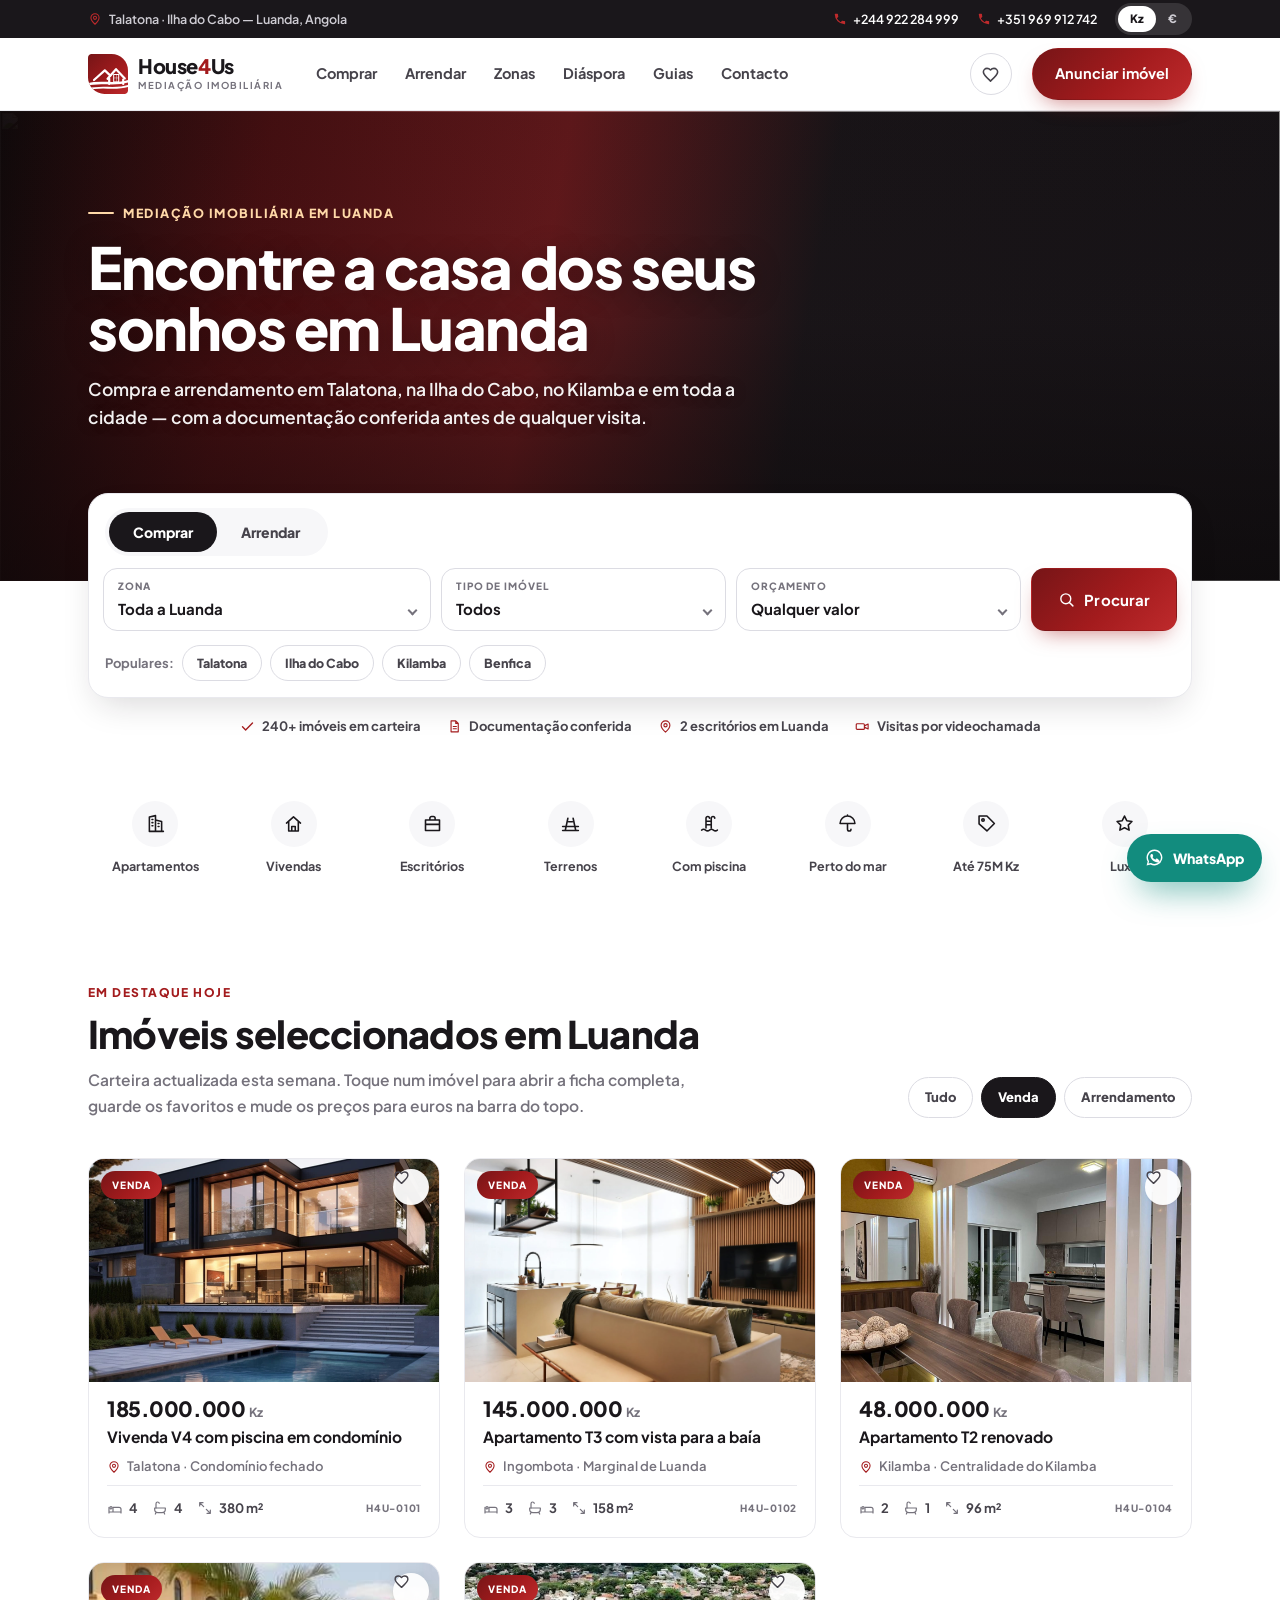
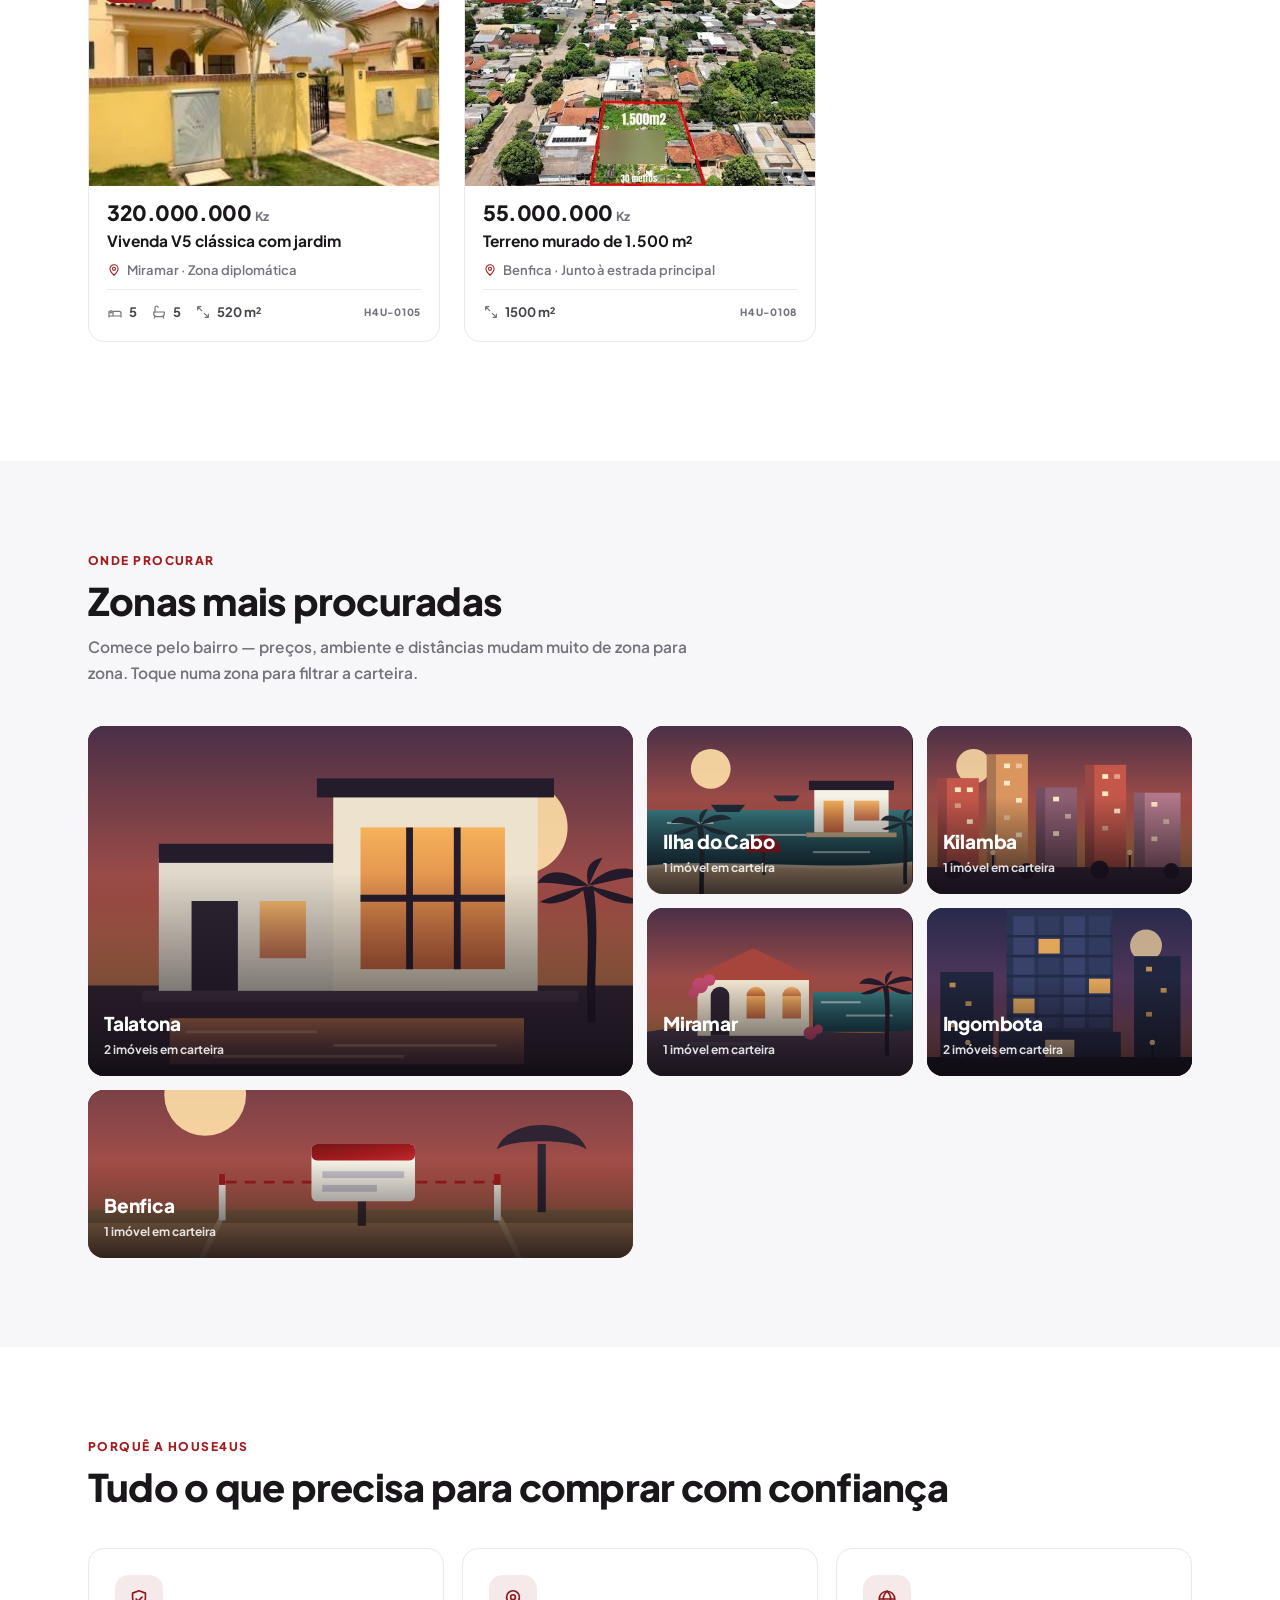
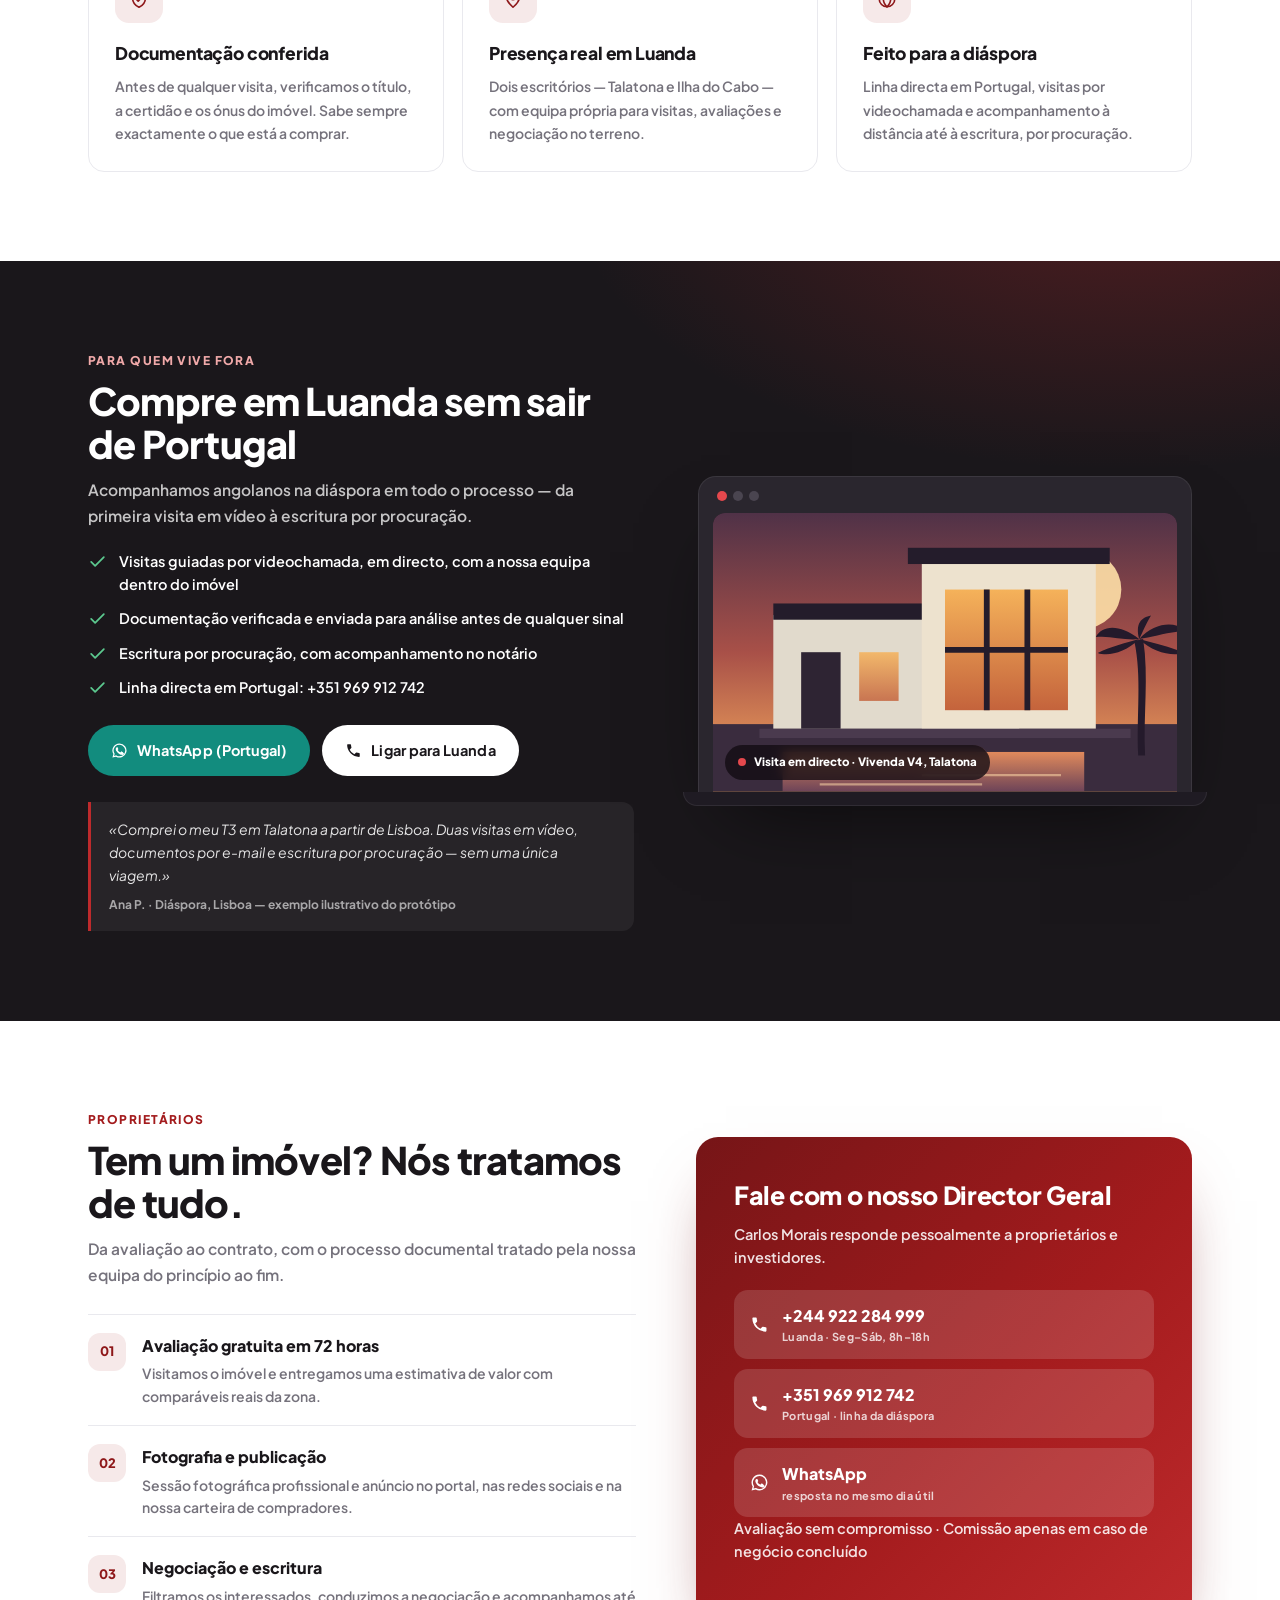
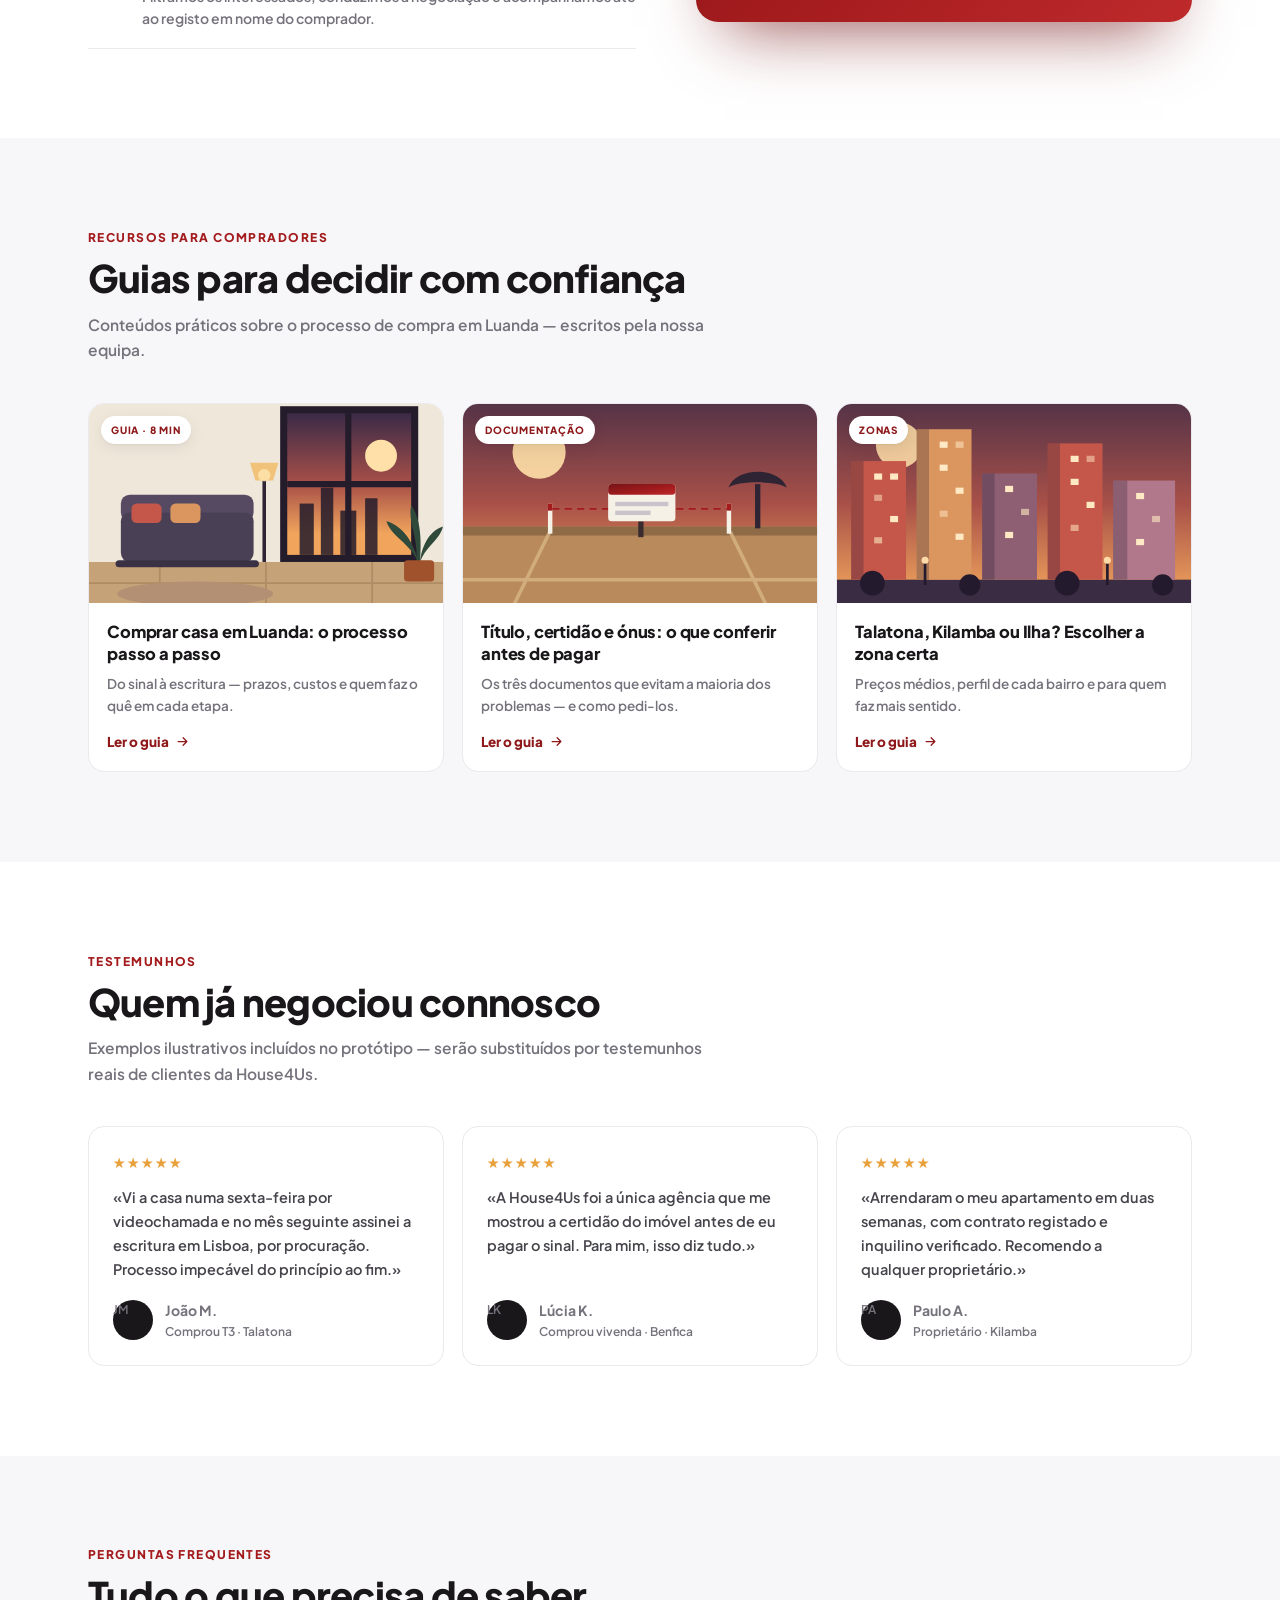
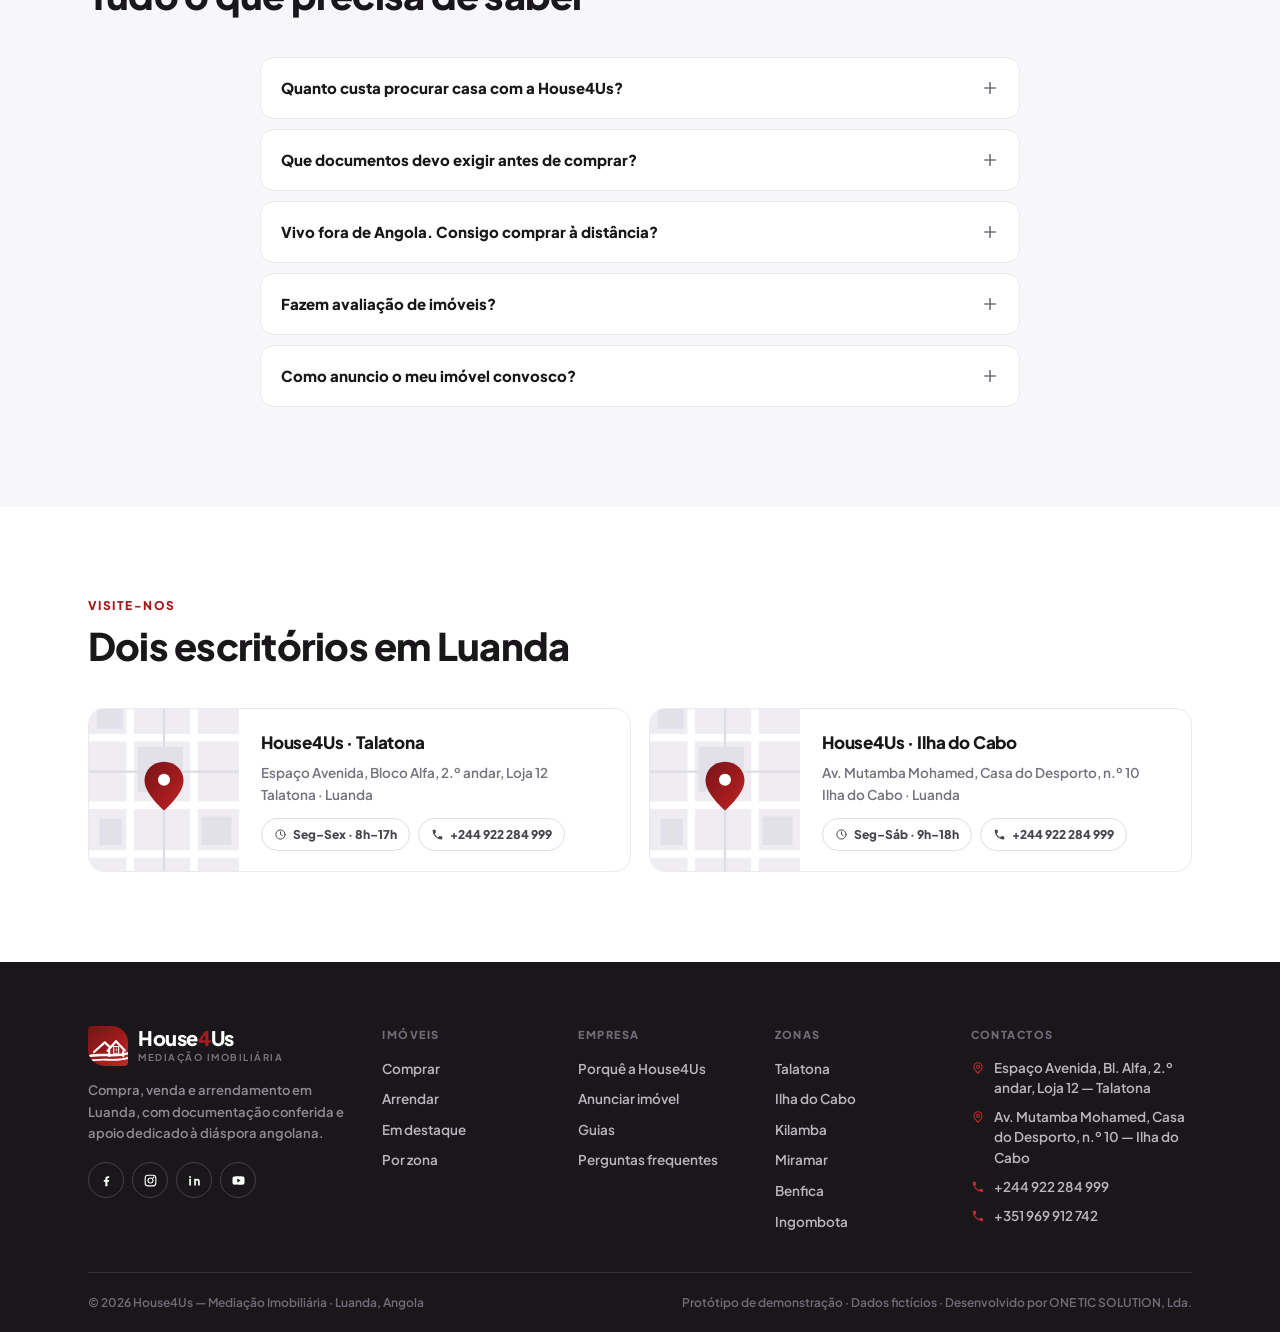
==== commit 94b13f38: "feat: subir as imagens e alterações reias" ====
--- a/public/index.html
+++ b/public/index.html
@@ -329,7 +329,7 @@
 <main>
 <!-- ============ HERÓI ============ -->
 <section class="hero">
-<div class="hero-bg" aria-hidden="true"><svg><use href="#sc-hero"/></svg></div>
+<div class="hero-bg" aria-hidden="true"><img src="assets/imagens/beautiful-building-exterior-design.jpg" alt=""></div>
 <div class="hero-veil" aria-hidden="true"></div>
 <div class="wrap"><div class="hero-in">
 <p class="hero-over">Mediação imobiliária em Luanda</p>
@@ -713,6 +713,7 @@
 <div class="modal" id="modal" role="dialog" aria-modal="true" aria-labelledby="mTitle">
 <div class="mbox">
 <div class="mmedia">
+<img id="mFoto" alt="" hidden>
 <svg id="mScene" aria-hidden="true"><use href="#sc-villa"/></svg>
 <span class="pbadge" id="mBadge">Venda</span>
 <button class="mclose" id="mFechar" aria-label="Fechar ficha"><svg aria-hidden="true"><use href="#ic-close"/></svg></button>
--- a/public/assets/css/style.css
+++ b/public/assets/css/style.css
@@ -85,8 +85,10 @@
 /* ---------- herói ---------- */
 .hero{position:relative;color:#fff;overflow:hidden;background:var(--ink)}
 .hero-bg{position:absolute;inset:0}
-.hero-bg svg{width:100%;height:100%}
-.hero-veil{position:absolute;inset:0;background:linear-gradient(to bottom,rgba(18,12,22,.34),rgba(18,12,22,.08) 42%,rgba(18,12,22,.5) 100%)}
+.hero-bg img{width:100%;height:100%;object-fit:cover;object-position:72% 62%}
+.hero-veil{position:absolute;inset:0;background:
+  linear-gradient(to bottom,rgba(10,7,8,.1),rgba(10,7,8,.05) 45%,rgba(10,7,8,.6) 100%),
+  linear-gradient(100deg,rgba(15,9,10,.96) 0%,rgba(76,15,17,.92) 20%,rgba(163,27,29,.55) 42%,rgba(26,17,19,.28) 62%,rgba(12,8,9,.22) 100%)}
 .hero-in{position:relative;z-index:2;padding:clamp(54px,7.5vw,92px) 0 clamp(118px,13vw,150px);max-width:800px}
 .hero-over{font-size:12.5px;font-weight:800;letter-spacing:.12em;text-transform:uppercase;color:#FFD9A8;margin:0 0 14px;display:flex;align-items:center;gap:9px}
 .hero-over::before{content:"";width:26px;height:2px;background:currentColor;border-radius:2px}
@@ -143,7 +145,9 @@
 .pcard{background:#fff;border:1px solid var(--line);border-radius:var(--r-card);overflow:hidden;cursor:pointer;display:flex;flex-direction:column;transition:transform .3s var(--ease),box-shadow .3s var(--ease)}
 .pcard:hover{transform:translateY(-4px);box-shadow:var(--sh-2)}
 .pmedia{position:relative;aspect-ratio:16/10.2;background:var(--bg-2);overflow:hidden}
-.pmedia svg{position:absolute;inset:0;width:100%;height:100%}
+.pmedia svg,.pmedia img{position:absolute;inset:0;width:100%;height:100%;object-fit:cover}
+.pcard:hover .pmedia img{transform:scale(1.04)}
+.pmedia img{transition:transform .4s var(--ease)}
 .pbadge{background:rgba(26,23,27,.82);color:#fff;font-size:10px;font-weight:800;letter-spacing:.09em;text-transform:uppercase;padding:6px 11px;border-radius:999px;backdrop-filter:blur(4px)}
 .pmedia .pbadge{position:absolute;top:12px;left:12px}
 .pbadge--venda{background:var(--grad)}
@@ -300,7 +304,7 @@
 .mbox{background:#fff;border-radius:20px;max-width:880px;width:100%;max-height:calc(100vh - 36px);overflow:auto;transform:translateY(14px) scale(.98);transition:transform .3s var(--ease)}
 .modal.aberto .mbox{transform:none}
 .mmedia{position:relative;aspect-ratio:16/7.6;background:var(--bg-2);overflow:hidden}
-.mmedia svg{position:absolute;inset:0;width:100%;height:100%}
+.mmedia svg,.mmedia img{position:absolute;inset:0;width:100%;height:100%;object-fit:cover}
 .mmedia .pbadge{position:absolute;top:14px;left:14px}
 .mclose{position:absolute;top:14px;right:14px;width:40px;height:40px;border-radius:50%;border:0;background:rgba(255,255,255,.95);display:grid;place-items:center;cursor:pointer;box-shadow:var(--sh-1)}
 .mclose svg{width:16px;height:16px;color:var(--ink)}
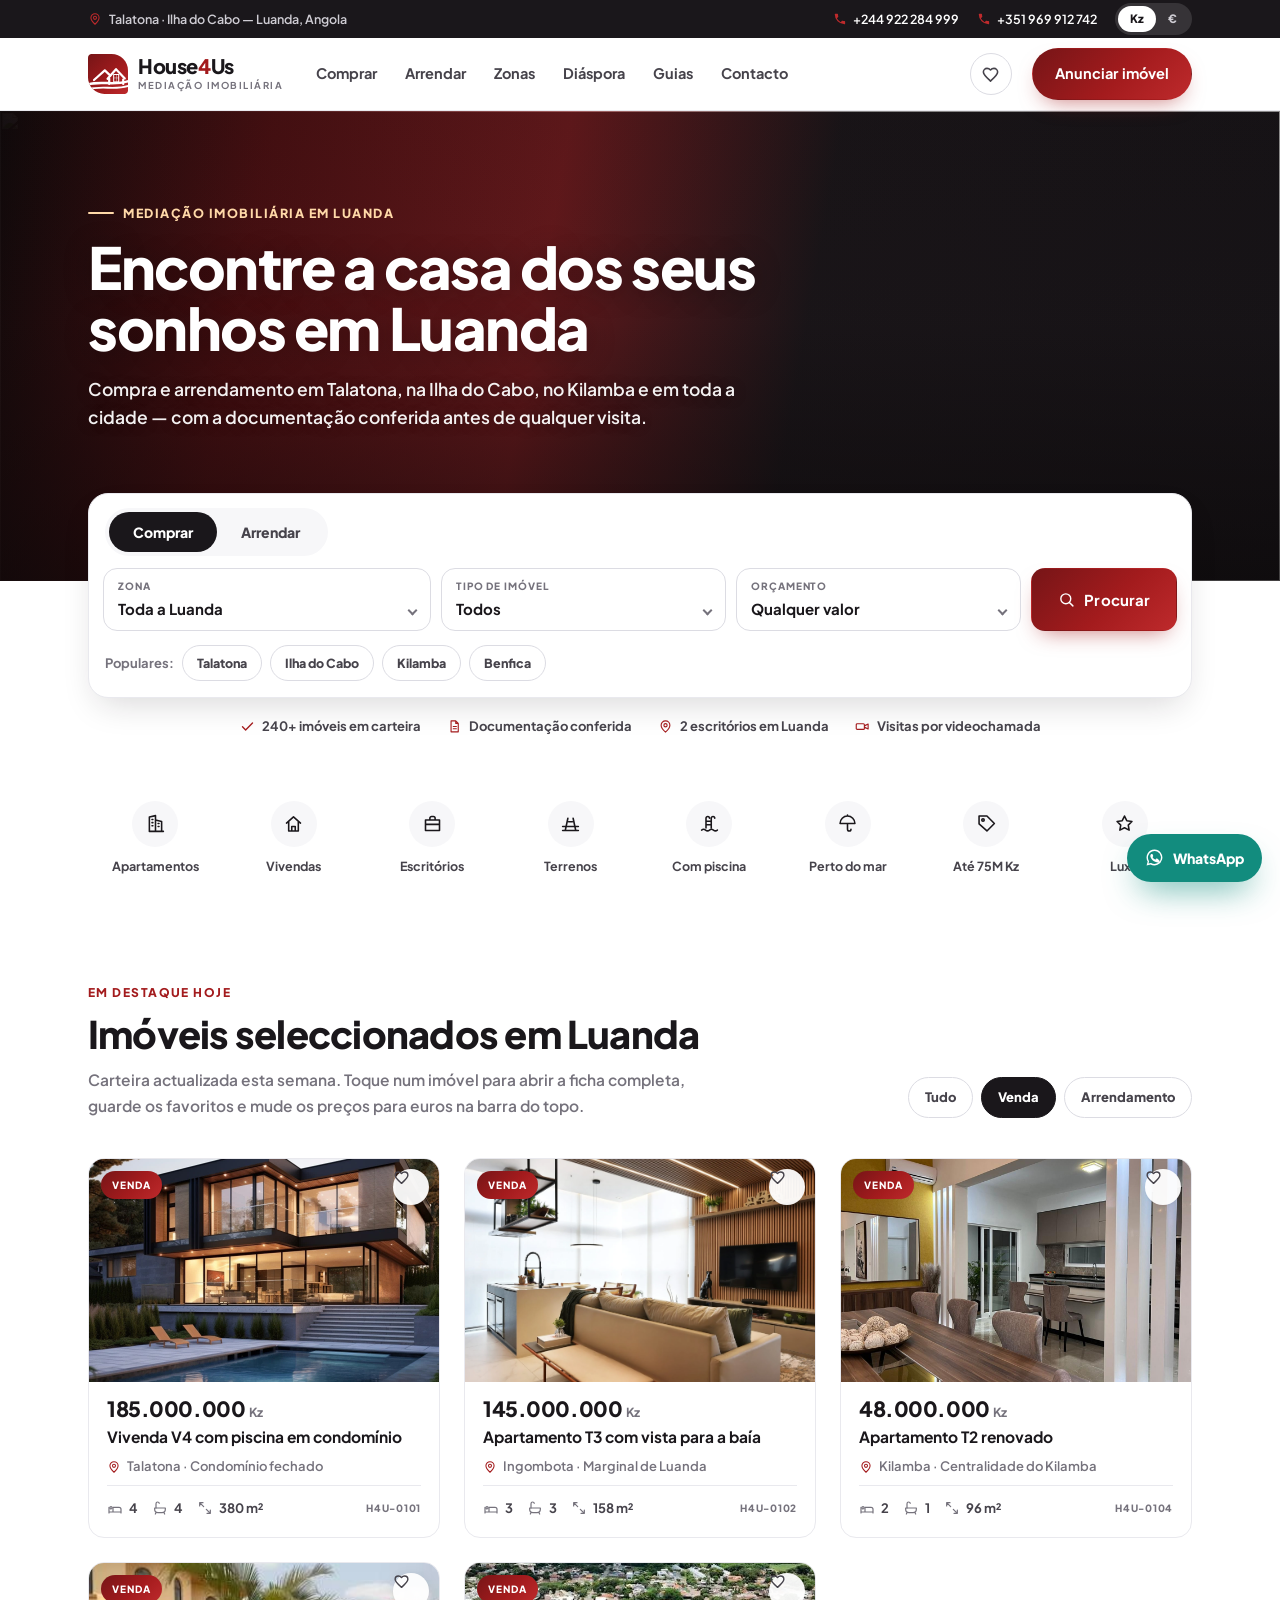
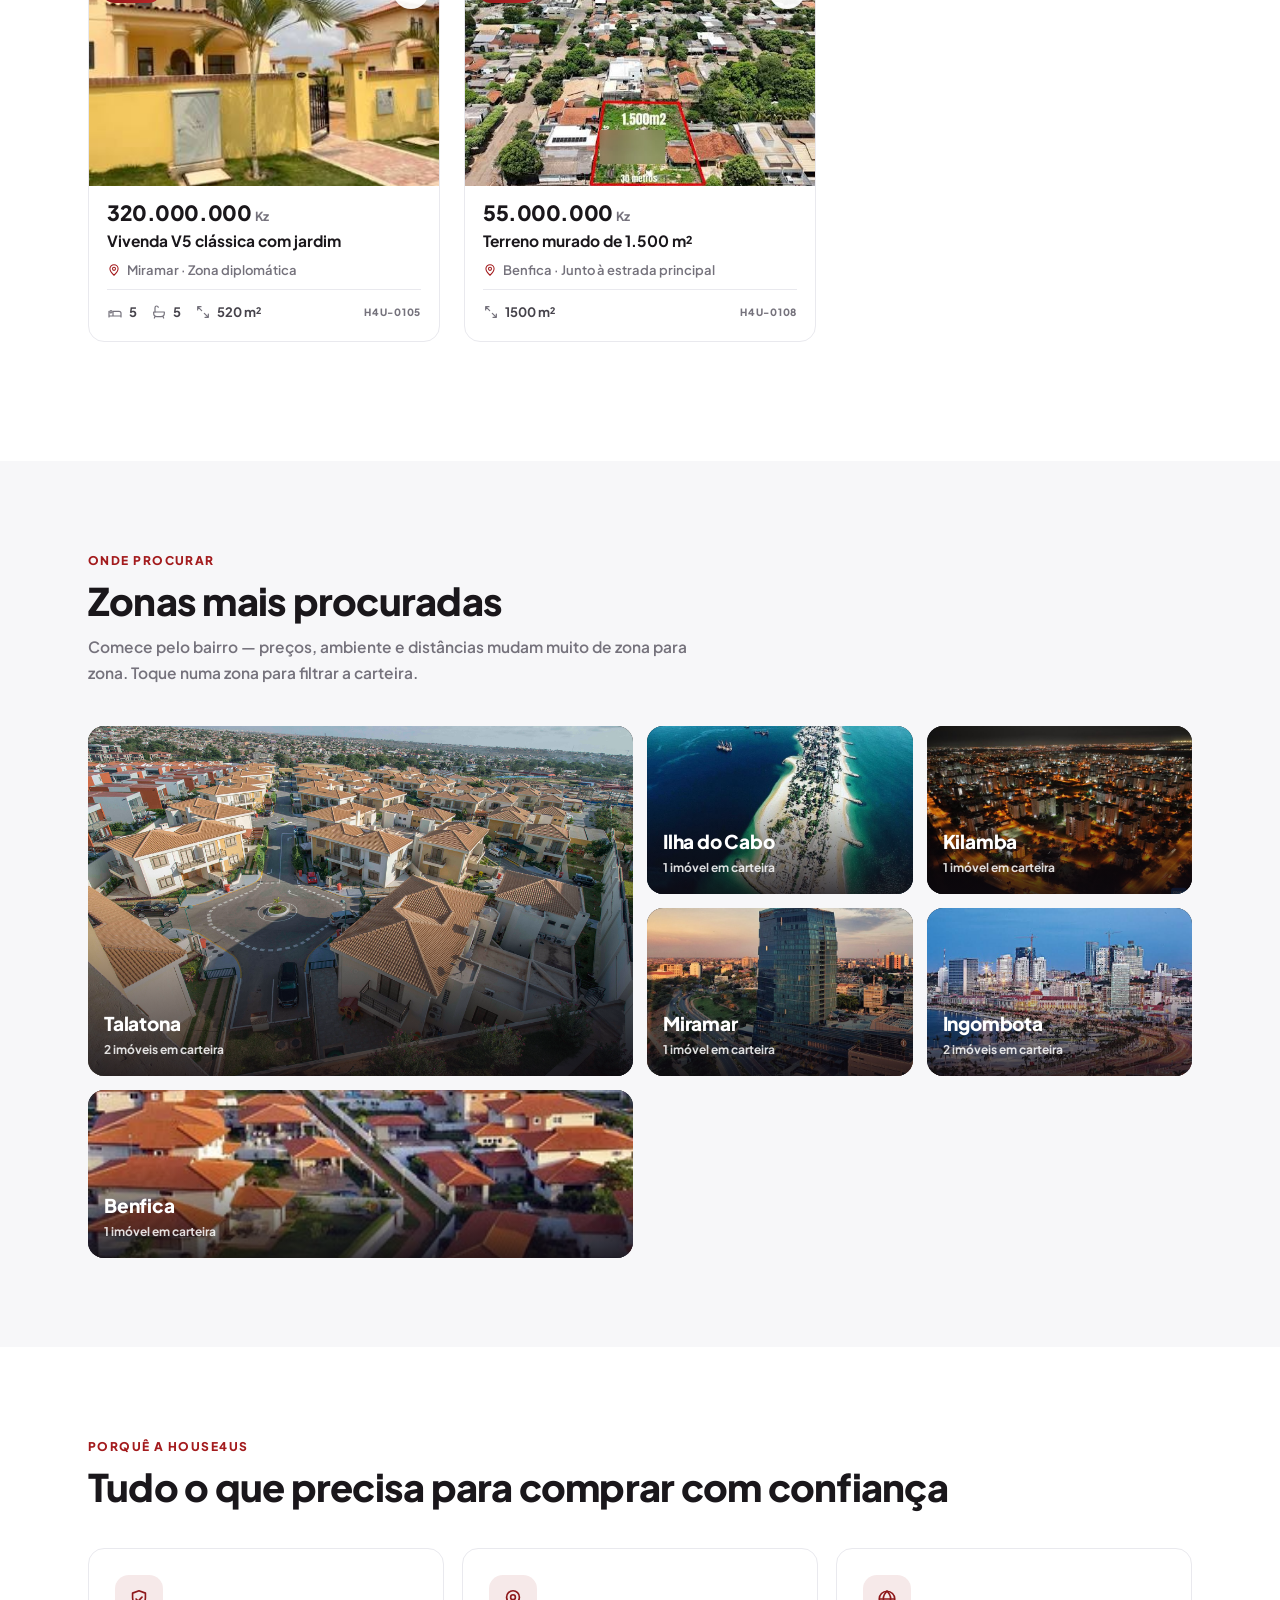
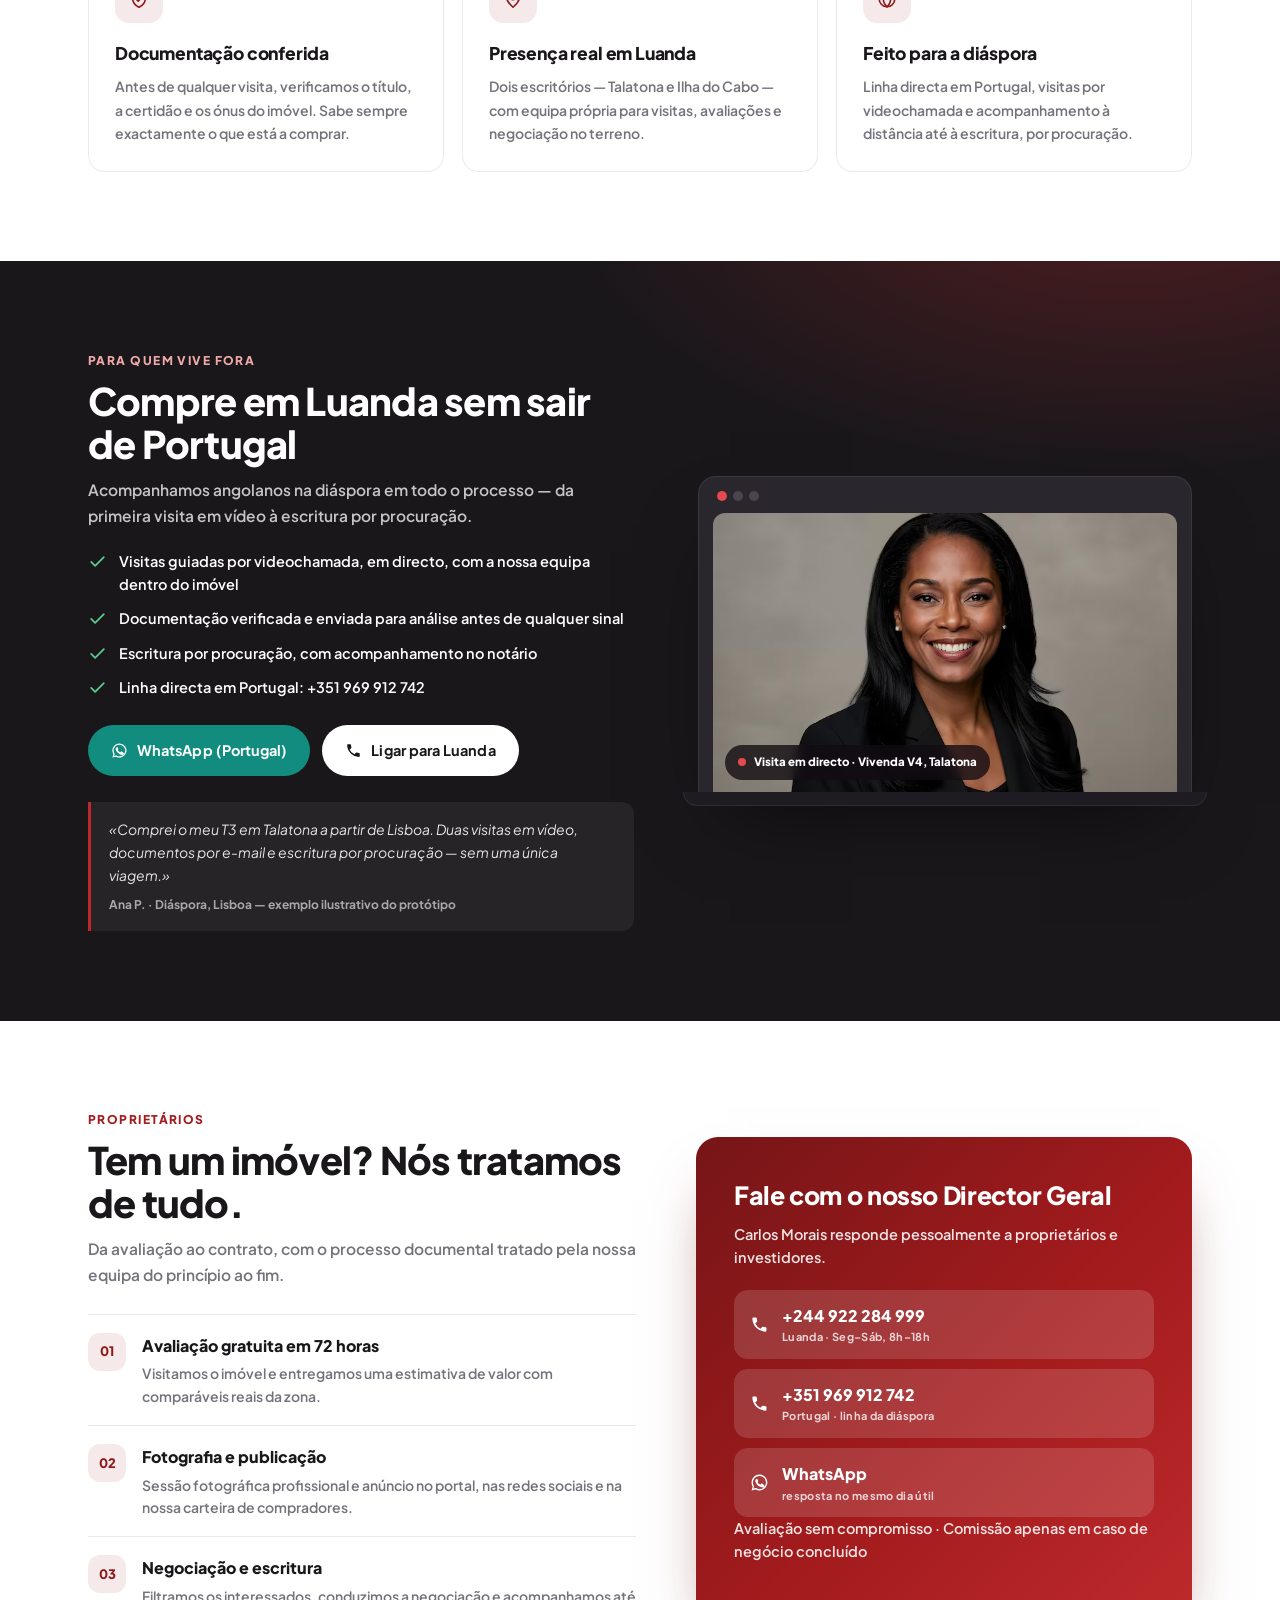
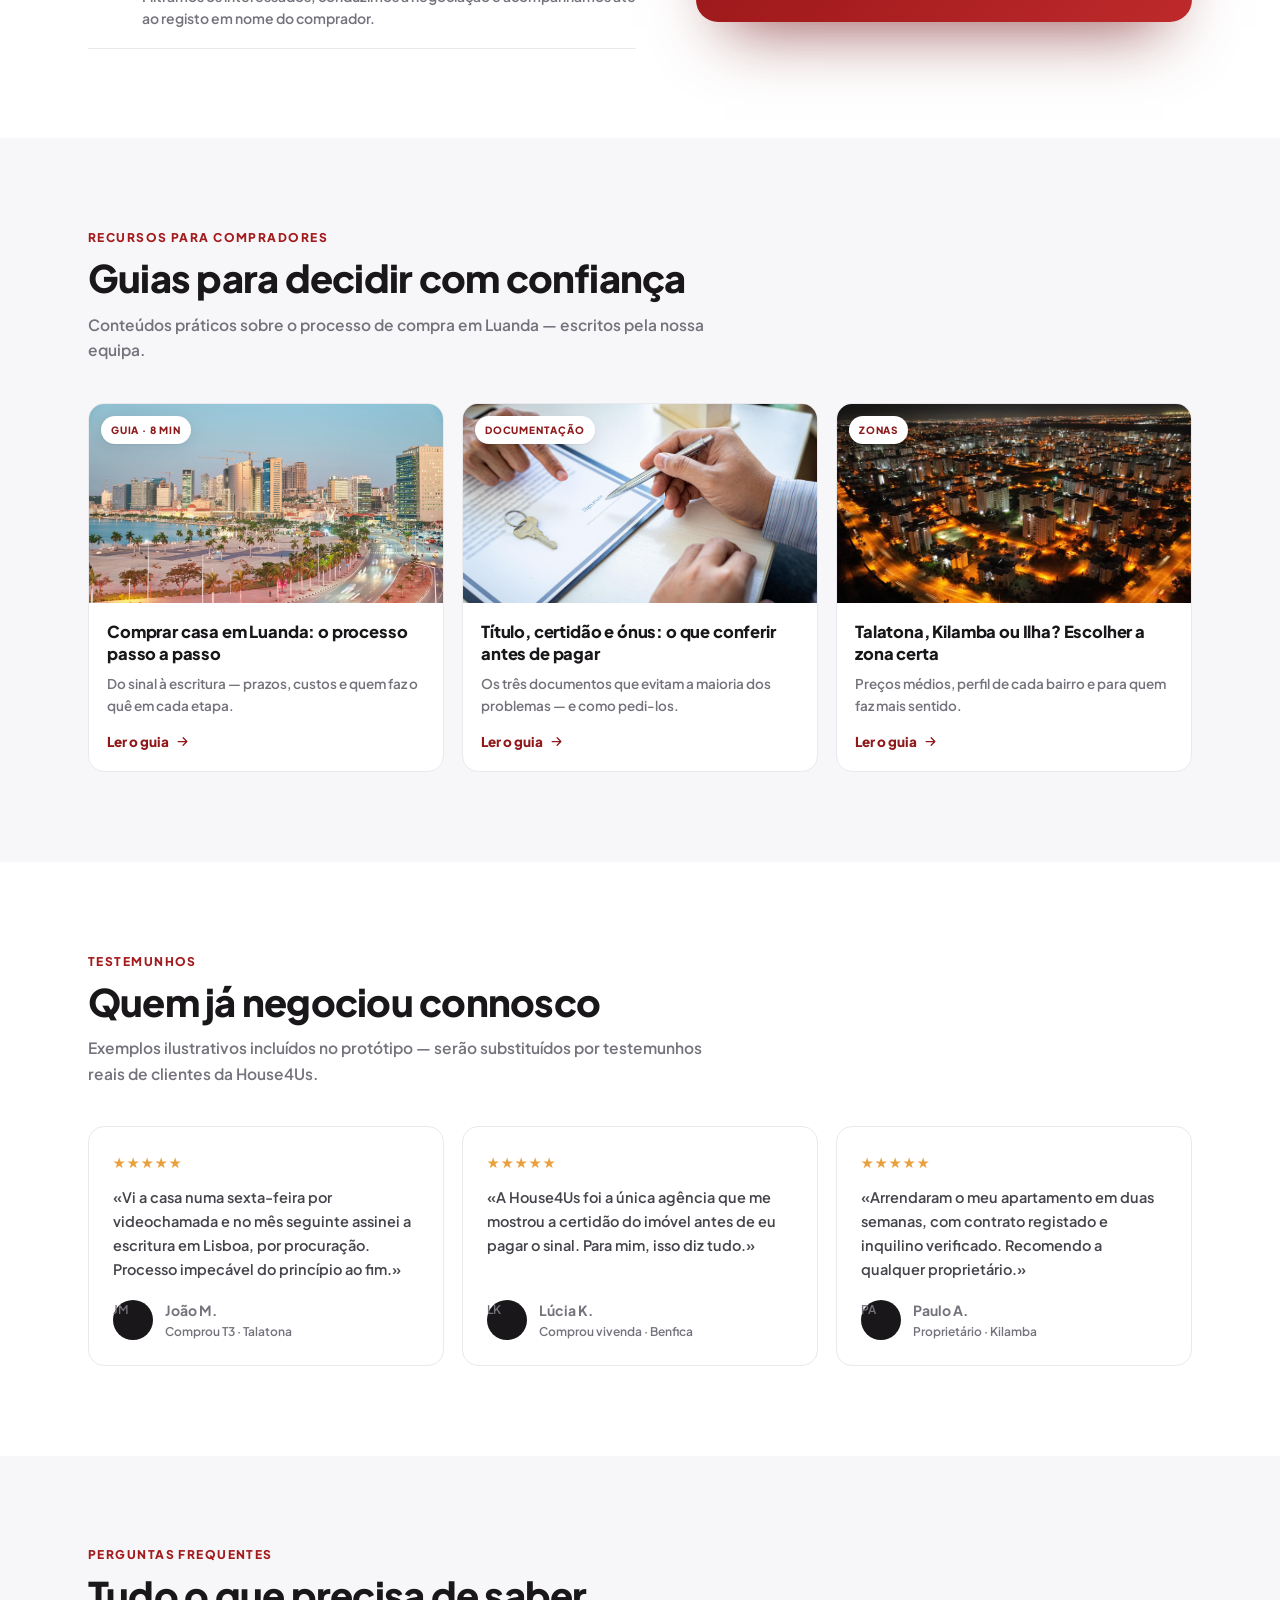
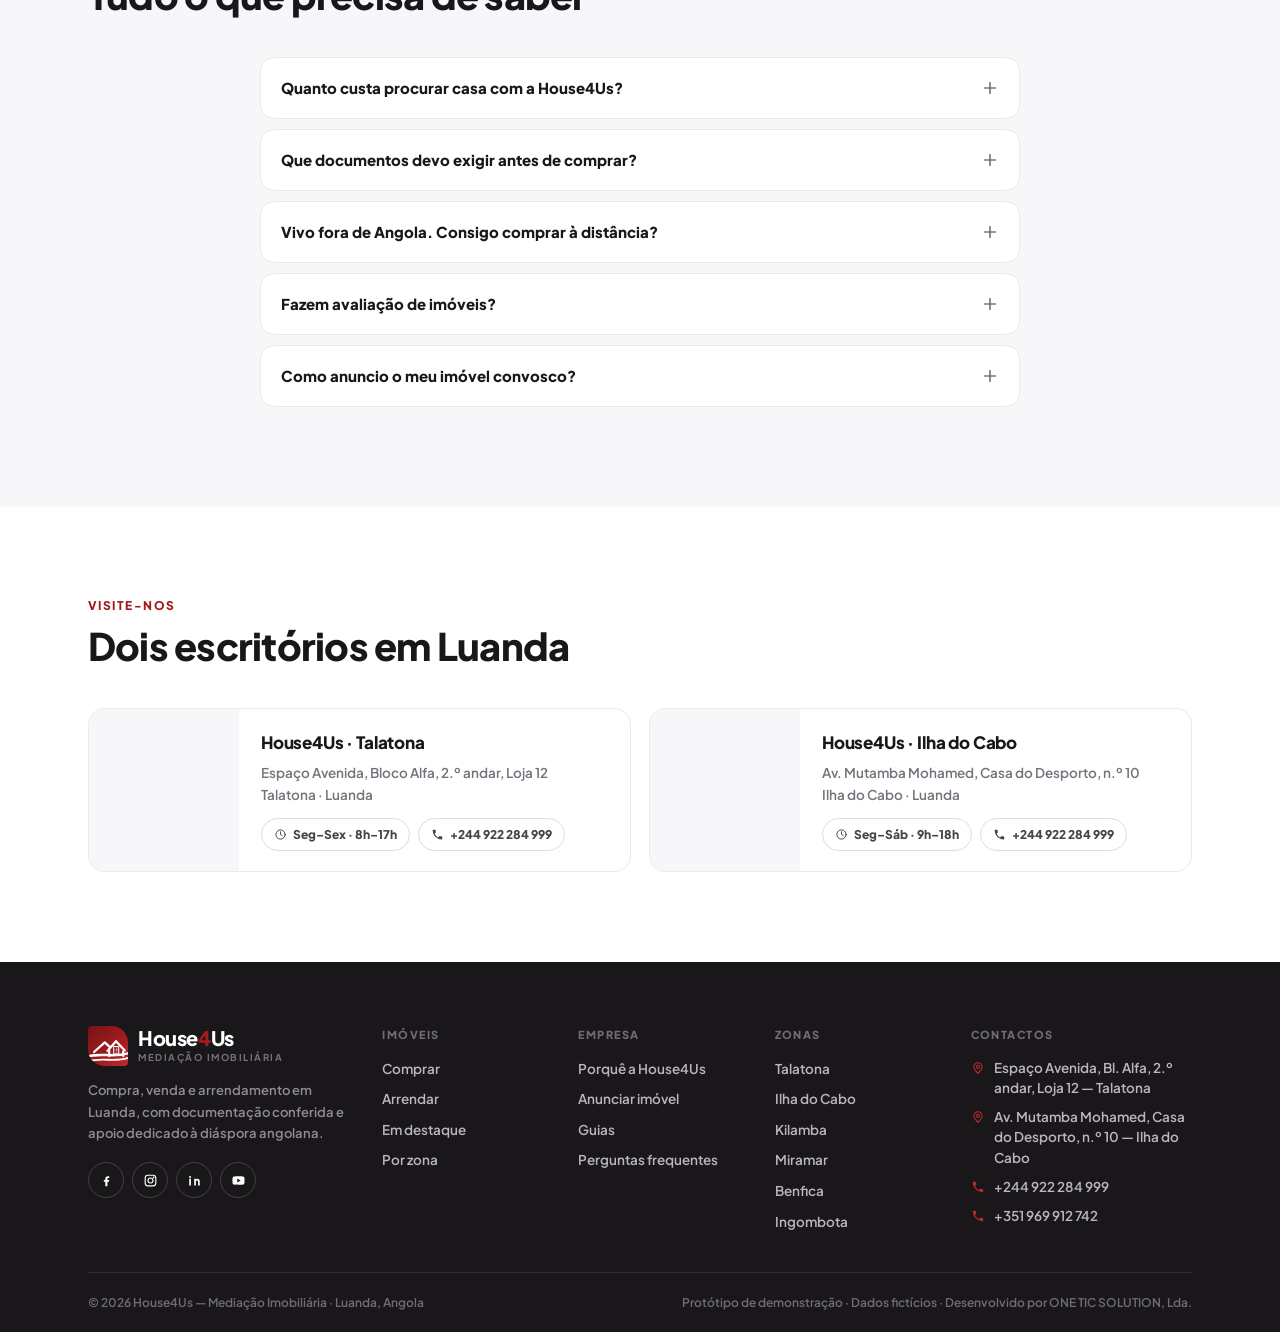
==== commit 72219419: "feat: novo visual e alterações feitas" ====
--- a/public/index.html
+++ b/public/index.html
@@ -425,12 +425,12 @@
 </div>
 </div>
 <div class="zgrid" data-reveal>
-<button class="zcard" data-zona="Talatona"><svg class="scene" aria-hidden="true"><use href="#sc-villa"/></svg><span class="ztxt"><span class="zname">Talatona</span><span class="zsub" data-zcount="Talatona"></span></span></button>
-<button class="zcard" data-zona="Ilha do Cabo"><svg class="scene" aria-hidden="true"><use href="#sc-beach"/></svg><span class="ztxt"><span class="zname">Ilha do Cabo</span><span class="zsub" data-zcount="Ilha do Cabo"></span></span></button>
-<button class="zcard" data-zona="Kilamba"><svg class="scene" aria-hidden="true"><use href="#sc-towers"/></svg><span class="ztxt"><span class="zname">Kilamba</span><span class="zsub" data-zcount="Kilamba"></span></span></button>
-<button class="zcard" data-zona="Miramar"><svg class="scene" aria-hidden="true"><use href="#sc-miramar"/></svg><span class="ztxt"><span class="zname">Miramar</span><span class="zsub" data-zcount="Miramar"></span></span></button>
-<button class="zcard" data-zona="Ingombota"><svg class="scene" aria-hidden="true"><use href="#sc-office"/></svg><span class="ztxt"><span class="zname">Ingombota</span><span class="zsub" data-zcount="Ingombota"></span></span></button>
-<button class="zcard" data-zona="Benfica"><svg class="scene" aria-hidden="true"><use href="#sc-terreno"/></svg><span class="ztxt"><span class="zname">Benfica</span><span class="zsub" data-zcount="Benfica"></span></span></button>
+<button class="zcard" data-zona="Talatona"><img class="scene" src="assets/imagens/zonas_procuradas/talatona.jpg" alt="" loading="lazy"><span class="ztxt"><span class="zname">Talatona</span><span class="zsub" data-zcount="Talatona"></span></span></button>
+<button class="zcard" data-zona="Ilha do Cabo"><img class="scene" src="assets/imagens/zonas_procuradas/ilha_cabo.jpg" alt="" loading="lazy"><span class="ztxt"><span class="zname">Ilha do Cabo</span><span class="zsub" data-zcount="Ilha do Cabo"></span></span></button>
+<button class="zcard" data-zona="Kilamba"><img class="scene" src="assets/imagens/zonas_procuradas/kilamba.jpg" alt="" loading="lazy"><span class="ztxt"><span class="zname">Kilamba</span><span class="zsub" data-zcount="Kilamba"></span></span></button>
+<button class="zcard" data-zona="Miramar"><img class="scene" src="assets/imagens/zonas_procuradas/miramar.jpg" alt="" loading="lazy"><span class="ztxt"><span class="zname">Miramar</span><span class="zsub" data-zcount="Miramar"></span></span></button>
+<button class="zcard" data-zona="Ingombota"><img class="scene" src="assets/imagens/zonas_procuradas/ingombota2.jpeg" alt="" loading="lazy"><span class="ztxt"><span class="zname">Ingombota</span><span class="zsub" data-zcount="Ingombota"></span></span></button>
+<button class="zcard" data-zona="Benfica"><img class="scene" src="assets/imagens/zonas_procuradas/benfica.png" alt="" loading="lazy"><span class="ztxt"><span class="zname">Benfica</span><span class="zsub" data-zcount="Benfica"></span></span></button>
 </div>
 </div></section>
 
@@ -482,7 +482,7 @@
 <div data-reveal>
 <div class="laptop">
 <div class="lap-bar"><i></i><i></i><i></i></div>
-<div class="lap-screen"><svg aria-hidden="true"><use href="#sc-villa"/></svg>
+<div class="lap-screen"><img src="assets/imagens/compre_em_luanda.avif" alt="">
 <span class="lap-chip"><span class="dot"></span>Visita em directo · Vivenda V4, Talatona</span>
 </div>
 </div>
@@ -525,7 +525,7 @@
 </div>
 <div class="ggrid" data-reveal>
 <article class="gcard">
-<div class="gmedia"><svg aria-hidden="true"><use href="#sc-apartment"/></svg><span class="gtag">Guia · 8 min</span></div>
+<div class="gmedia"><img src="assets/imagens/guias/luanda.jpg" alt="" loading="lazy"><span class="gtag">Guia · 8 min</span></div>
 <div class="gbody">
 <h3>Comprar casa em Luanda: o processo passo a passo</h3>
 <p>Do sinal à escritura — prazos, custos e quem faz o quê em cada etapa.</p>
@@ -533,7 +533,7 @@
 </div>
 </article>
 <article class="gcard">
-<div class="gmedia"><svg aria-hidden="true"><use href="#sc-terreno"/></svg><span class="gtag">Documentação</span></div>
+<div class="gmedia"><img src="assets/imagens/guias/certidao.jpg" alt="" loading="lazy"><span class="gtag">Documentação</span></div>
 <div class="gbody">
 <h3>Título, certidão e ónus: o que conferir antes de pagar</h3>
 <p>Os três documentos que evitam a maioria dos problemas — e como pedi-los.</p>
@@ -541,7 +541,7 @@
 </div>
 </article>
 <article class="gcard">
-<div class="gmedia"><svg aria-hidden="true"><use href="#sc-towers"/></svg><span class="gtag">Zonas</span></div>
+<div class="gmedia"><img src="assets/imagens/guias/kilamba.jpg" alt="" loading="lazy"><span class="gtag">Zonas</span></div>
 <div class="gbody">
 <h3>Talatona, Kilamba ou Ilha? Escolher a zona certa</h3>
 <p>Preços médios, perfil de cada bairro e para quem faz mais sentido.</p>
@@ -621,7 +621,9 @@
 </div>
 <div class="egrid" data-reveal>
 <div class="ecard">
-<div class="emap"><svg aria-hidden="true"><use href="#mp-base"/></svg></div>
+<a class="emap" href="https://www.google.com/maps/search/?api=1&query=Espa%C3%A7o%20Avenida%2C%20Bloco%20Alfa%2C%20Talatona%2C%20Luanda%2C%20Angola" target="_blank" rel="noopener" aria-label="Abrir localização do escritório de Talatona no Google Maps">
+<iframe src="https://www.google.com/maps?q=Espa%C3%A7o%20Avenida%2C%20Bloco%20Alfa%2C%20Talatona%2C%20Luanda%2C%20Angola&output=embed" loading="lazy" tabindex="-1" aria-hidden="true" title=""></iframe>
+</a>
 <div class="ebody">
 <h3>House4Us · Talatona</h3>
 <address>Espaço Avenida, Bloco Alfa, 2.º andar, Loja 12<br>Talatona · Luanda</address>
@@ -632,7 +634,9 @@
 </div>
 </div>
 <div class="ecard">
-<div class="emap"><svg aria-hidden="true"><use href="#mp-base"/></svg></div>
+<a class="emap" href="https://www.google.com/maps/search/?api=1&query=Av.%20Mutamba%20Mohamed%2C%20Casa%20do%20Desporto%2C%20Ilha%20do%20Cabo%2C%20Luanda%2C%20Angola" target="_blank" rel="noopener" aria-label="Abrir localização do escritório da Ilha do Cabo no Google Maps">
+<iframe src="https://www.google.com/maps?q=Av.%20Mutamba%20Mohamed%2C%20Casa%20do%20Desporto%2C%20Ilha%20do%20Cabo%2C%20Luanda%2C%20Angola&output=embed" loading="lazy" tabindex="-1" aria-hidden="true" title=""></iframe>
+</a>
 <div class="ebody">
 <h3>House4Us · Ilha do Cabo</h3>
 <address>Av. Mutamba Mohamed, Casa do Desporto, n.º 10<br>Ilha do Cabo · Luanda</address>
--- a/public/assets/css/style.css
+++ b/public/assets/css/style.css
@@ -174,7 +174,7 @@
 .zcard{position:relative;border-radius:var(--r-card);overflow:hidden;border:0;padding:16px;display:flex;align-items:flex-end;text-align:left;color:#fff;cursor:pointer;background:var(--ink)}
 .zcard:nth-child(1){grid-column:span 2;grid-row:span 2}
 .zcard:nth-child(6){grid-column:span 2}
-.zcard .scene{position:absolute;inset:0;width:100%;height:100%;transition:transform .5s var(--ease)}
+.zcard .scene{position:absolute;inset:0;width:100%;height:100%;object-fit:cover;transition:transform .5s var(--ease)}
 .zcard:hover .scene{transform:scale(1.05)}
 .zcard::after{content:"";position:absolute;inset:0;background:linear-gradient(to top,rgba(14,9,15,.8),rgba(14,9,15,0) 58%)}
 .ztxt{position:relative;z-index:1}
@@ -205,7 +205,7 @@
 .lap-bar i{width:10px;height:10px;border-radius:50%;background:#4A4550}
 .lap-bar i:first-child{background:#E5484D}
 .lap-screen{position:relative;border-radius:12px 12px 0 0;overflow:hidden;aspect-ratio:16/9.6;background:#1A171B}
-.lap-screen svg{position:absolute;inset:0;width:100%;height:100%}
+.lap-screen svg,.lap-screen img{position:absolute;inset:0;width:100%;height:100%;object-fit:cover}
 .lap-chip{position:absolute;left:12px;bottom:12px;background:rgba(18,12,18,.78);backdrop-filter:blur(6px);color:#fff;font-size:11.5px;font-weight:800;padding:8px 13px;border-radius:999px;display:flex;gap:8px;align-items:center}
 .lap-chip .dot{width:8px;height:8px;border-radius:50%;background:#E5484D;animation:pulse 1.6s infinite}
 @keyframes pulse{50%{opacity:.3}}
@@ -234,7 +234,7 @@
 .gcard{background:#fff;border:1px solid var(--line);border-radius:var(--r-card);overflow:hidden;transition:transform .3s var(--ease),box-shadow .3s var(--ease)}
 .gcard:hover{transform:translateY(-4px);box-shadow:var(--sh-2)}
 .gmedia{aspect-ratio:16/9;position:relative;background:var(--bg-2);overflow:hidden}
-.gmedia svg{position:absolute;inset:0;width:100%;height:100%}
+.gmedia svg,.gmedia img{position:absolute;inset:0;width:100%;height:100%;object-fit:cover}
 .gtag{position:absolute;top:12px;left:12px;background:#fff;font-size:10px;font-weight:800;letter-spacing:.08em;text-transform:uppercase;color:var(--red-600);padding:6px 10px;border-radius:999px;box-shadow:var(--sh-1)}
 .gbody{padding:18px}
 .gbody h3{font-size:16.5px;font-weight:800;line-height:1.35;margin:0 0 8px;letter-spacing:-.01em}
@@ -265,8 +265,10 @@
 /* ---------- escritórios ---------- */
 .egrid{display:grid;grid-template-columns:1fr 1fr;gap:18px}
 .ecard{display:grid;grid-template-columns:150px 1fr;background:#fff;border:1px solid var(--line);border-radius:var(--r-card);overflow:hidden}
-.emap{position:relative;background:var(--bg-2)}
-.emap svg{position:absolute;inset:0;width:100%;height:100%}
+.emap{position:relative;display:block;background:var(--bg-2);overflow:hidden;cursor:pointer}
+.emap svg,.emap iframe{position:absolute;inset:0;width:100%;height:100%;border:0;pointer-events:none}
+.emap::after{content:"";position:absolute;inset:0;transition:background .2s}
+.emap:hover::after{background:rgba(26,23,27,.06)}
 .ebody{padding:20px 22px}
 .ebody h3{margin:0 0 6px;font-size:17px;font-weight:800;letter-spacing:-.01em}
 .ebody address{font-style:normal;font-size:13.5px;color:var(--mut);font-weight:600;line-height:1.6;margin:0 0 13px}
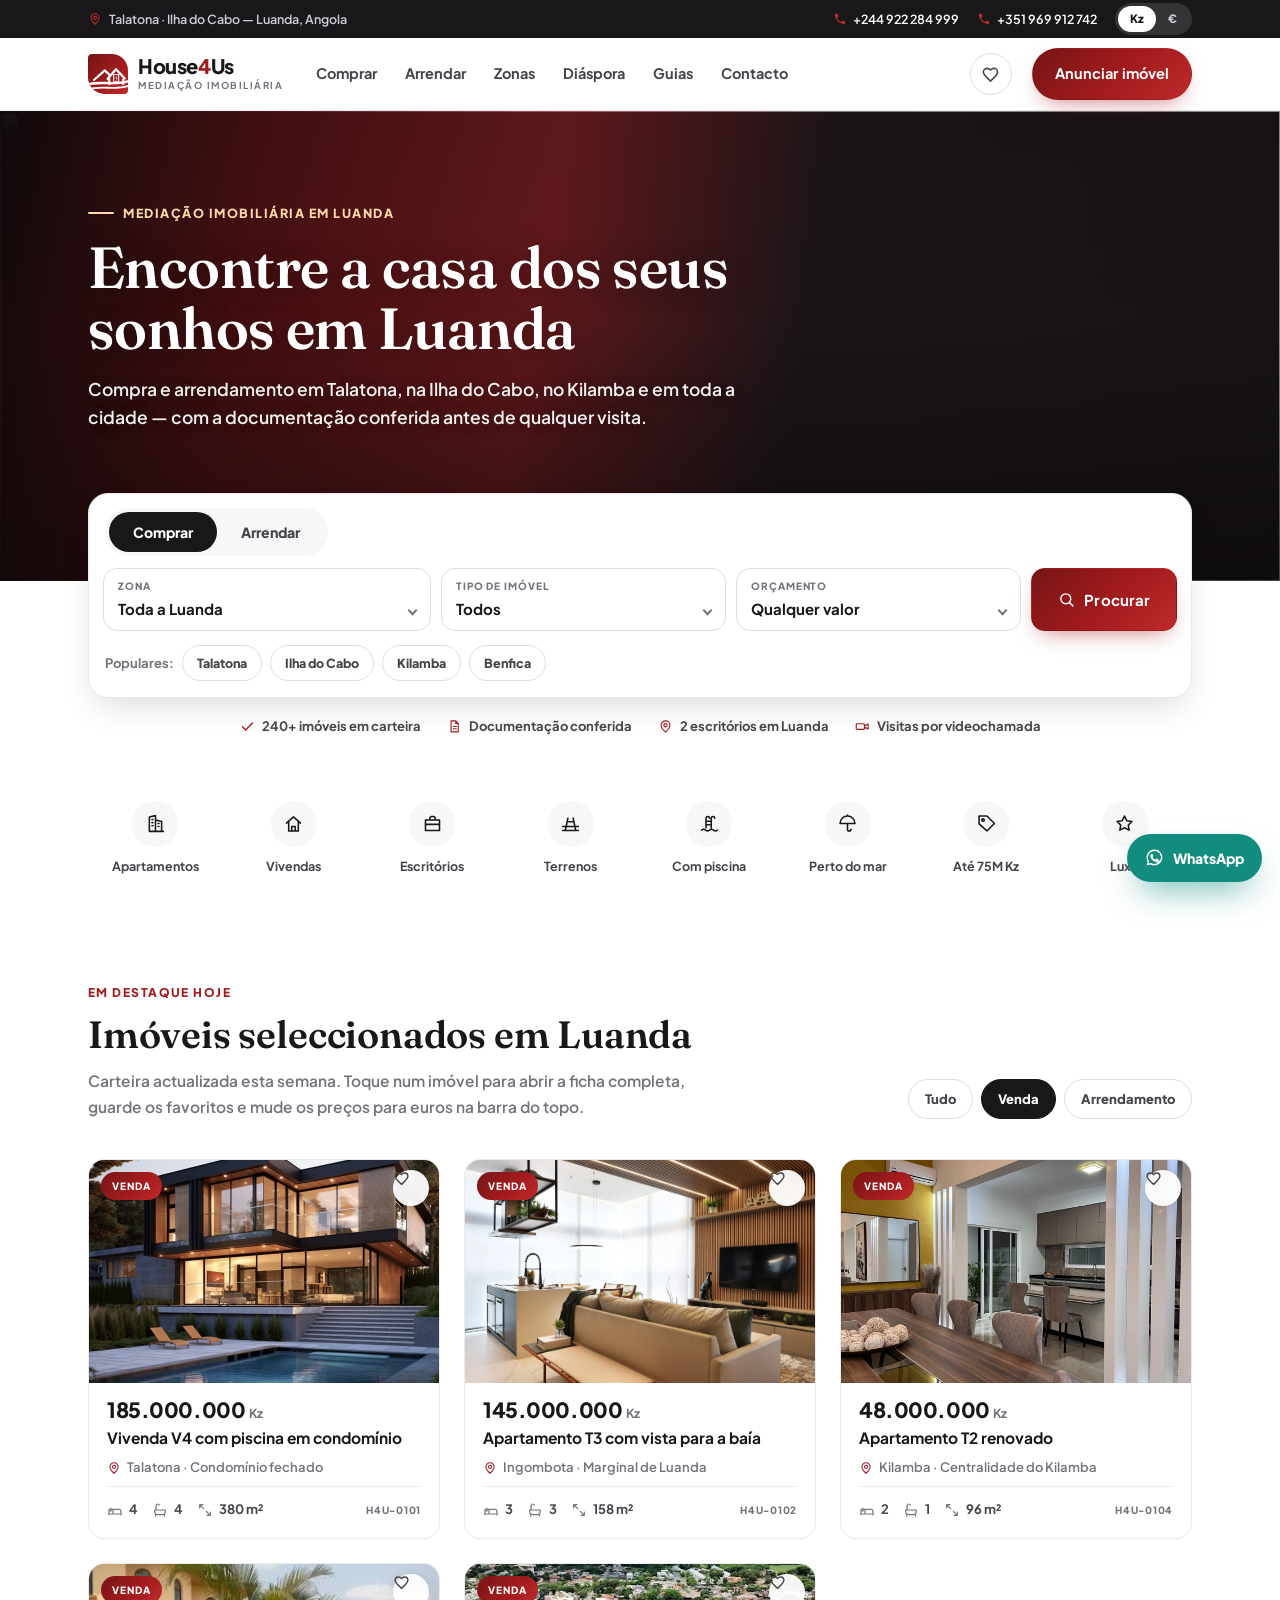
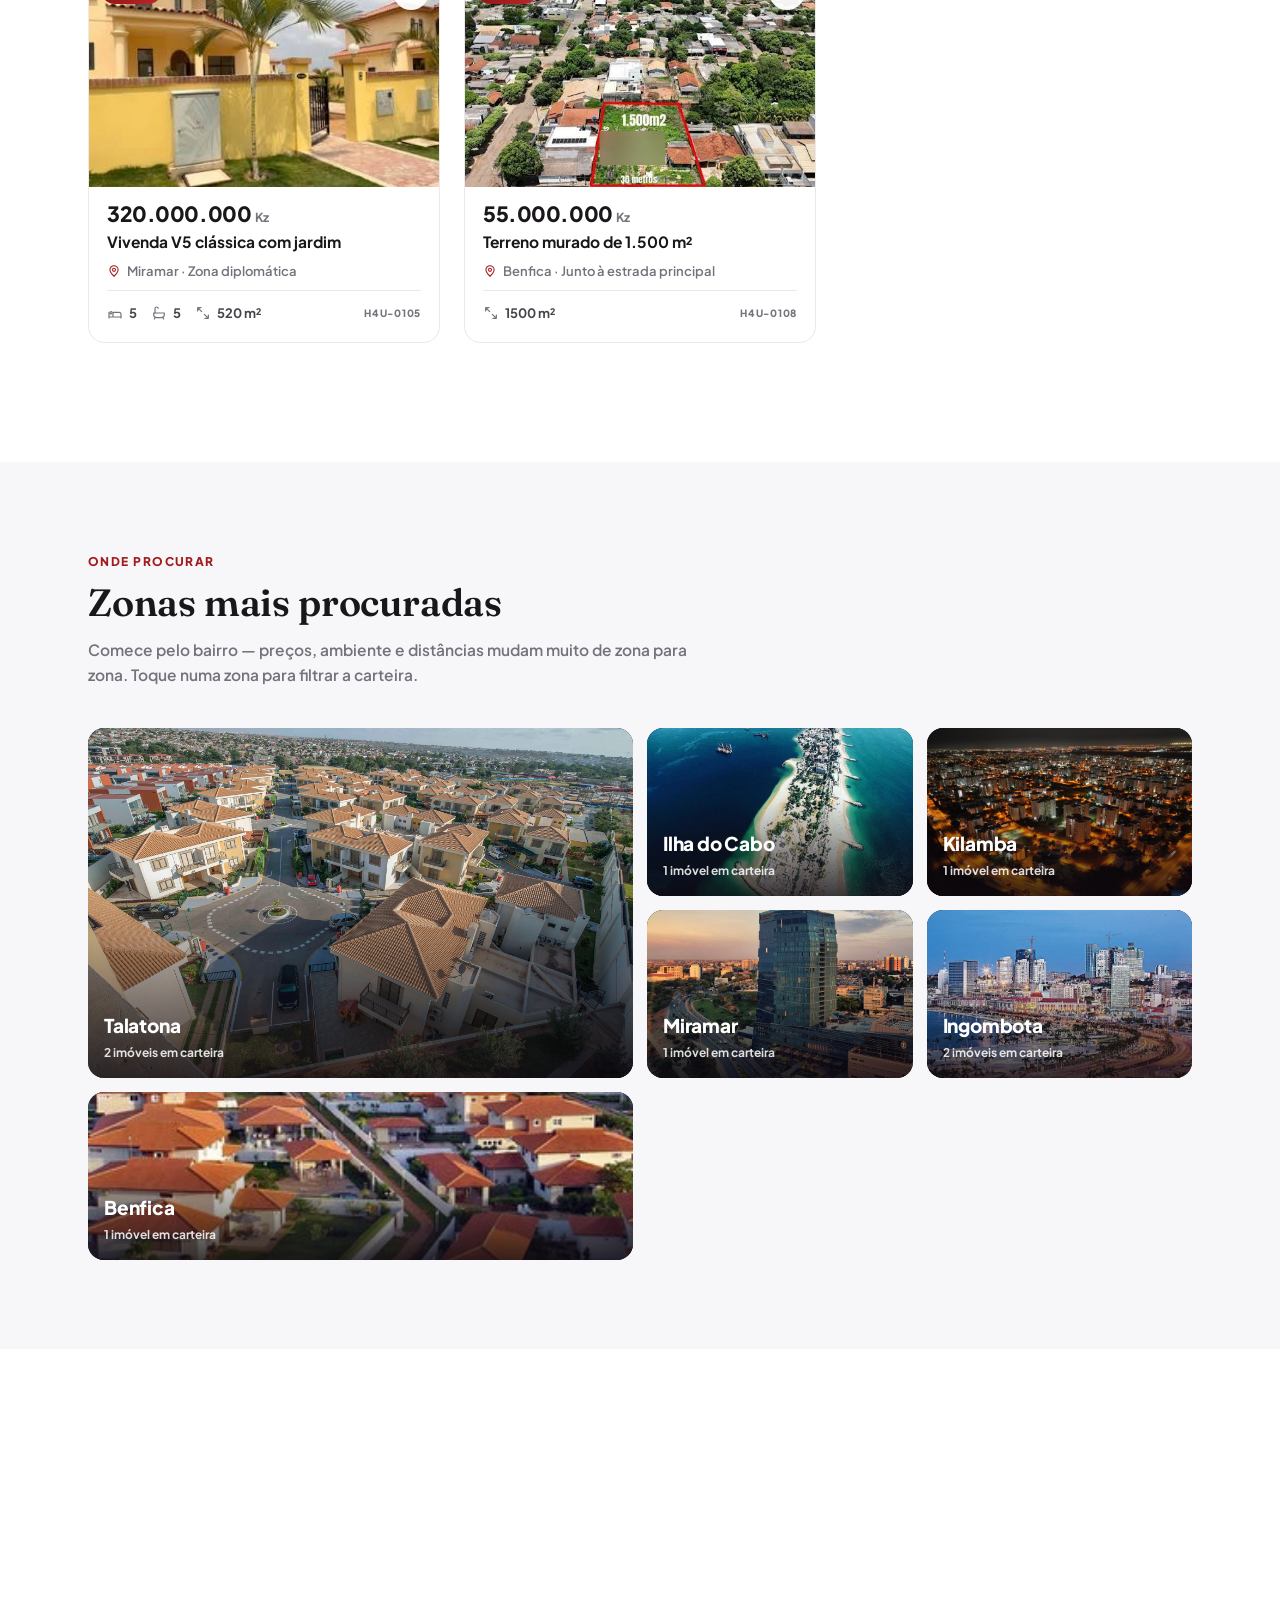
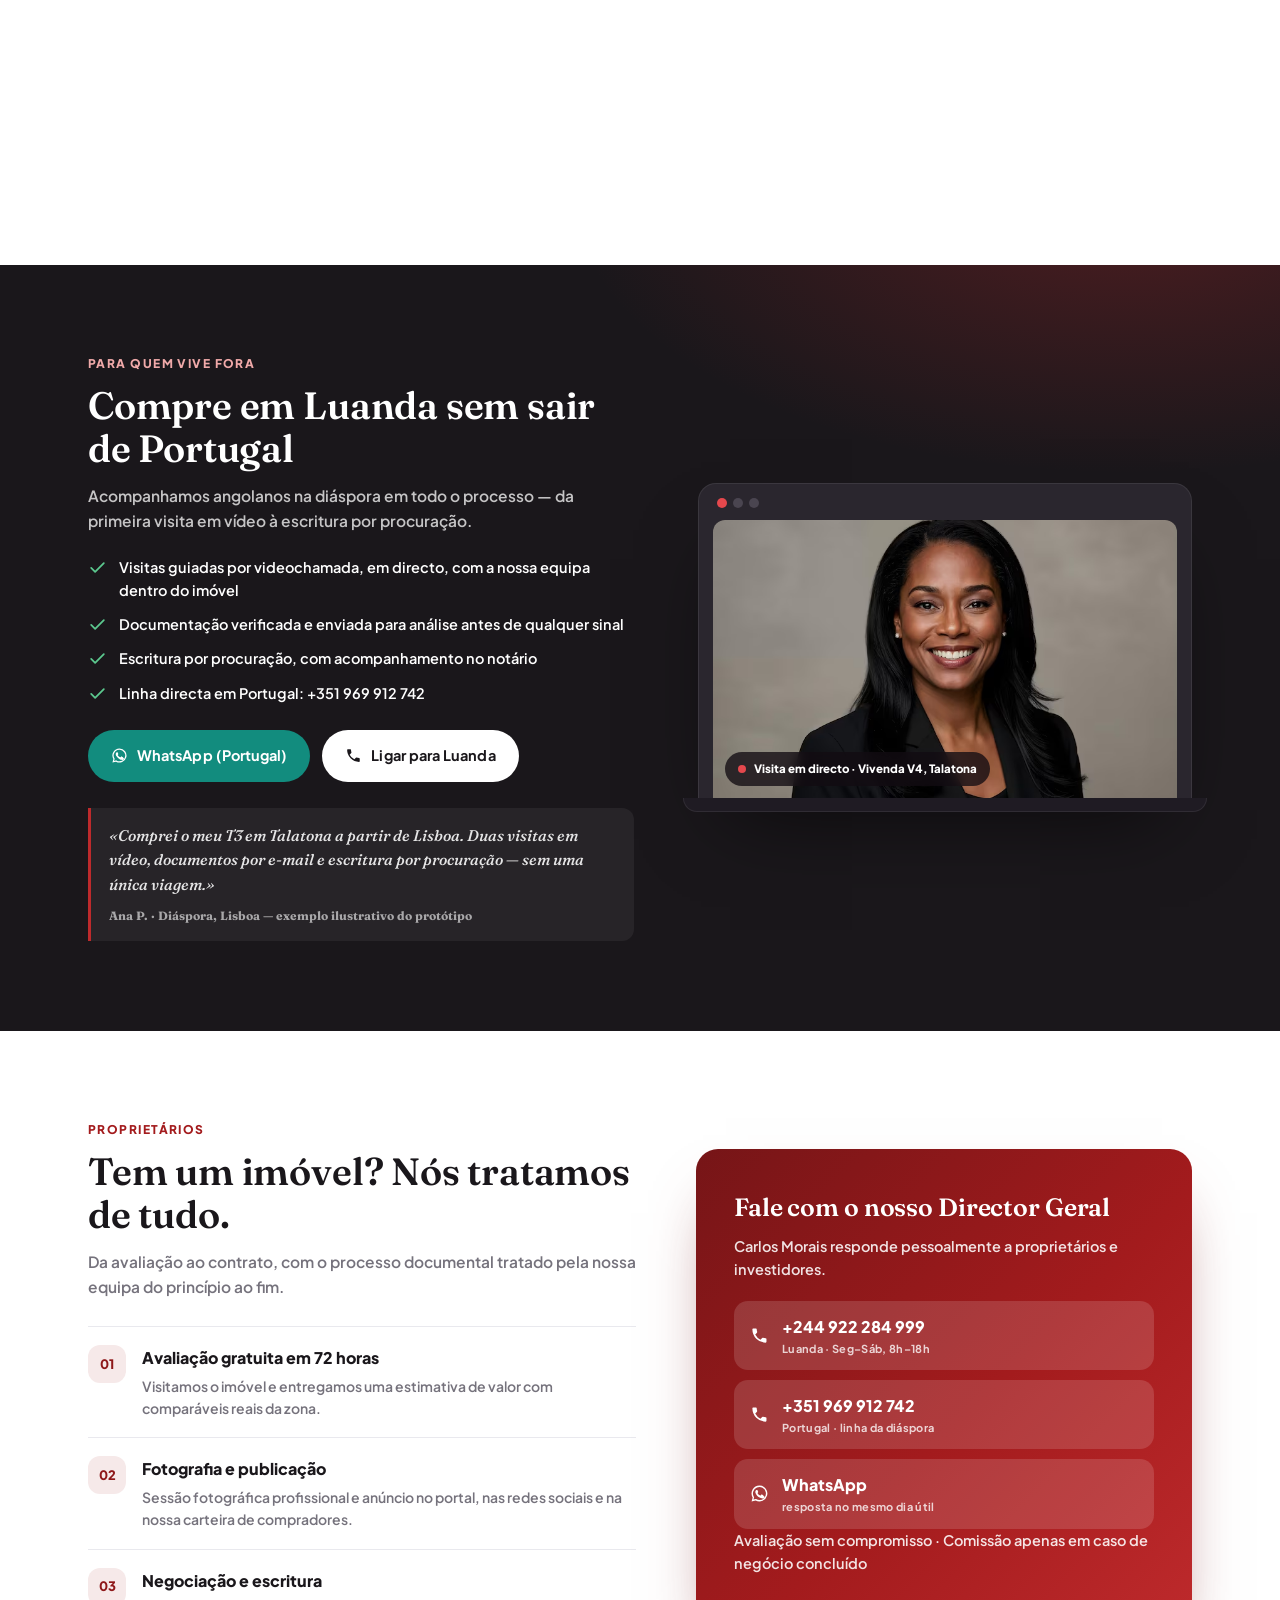
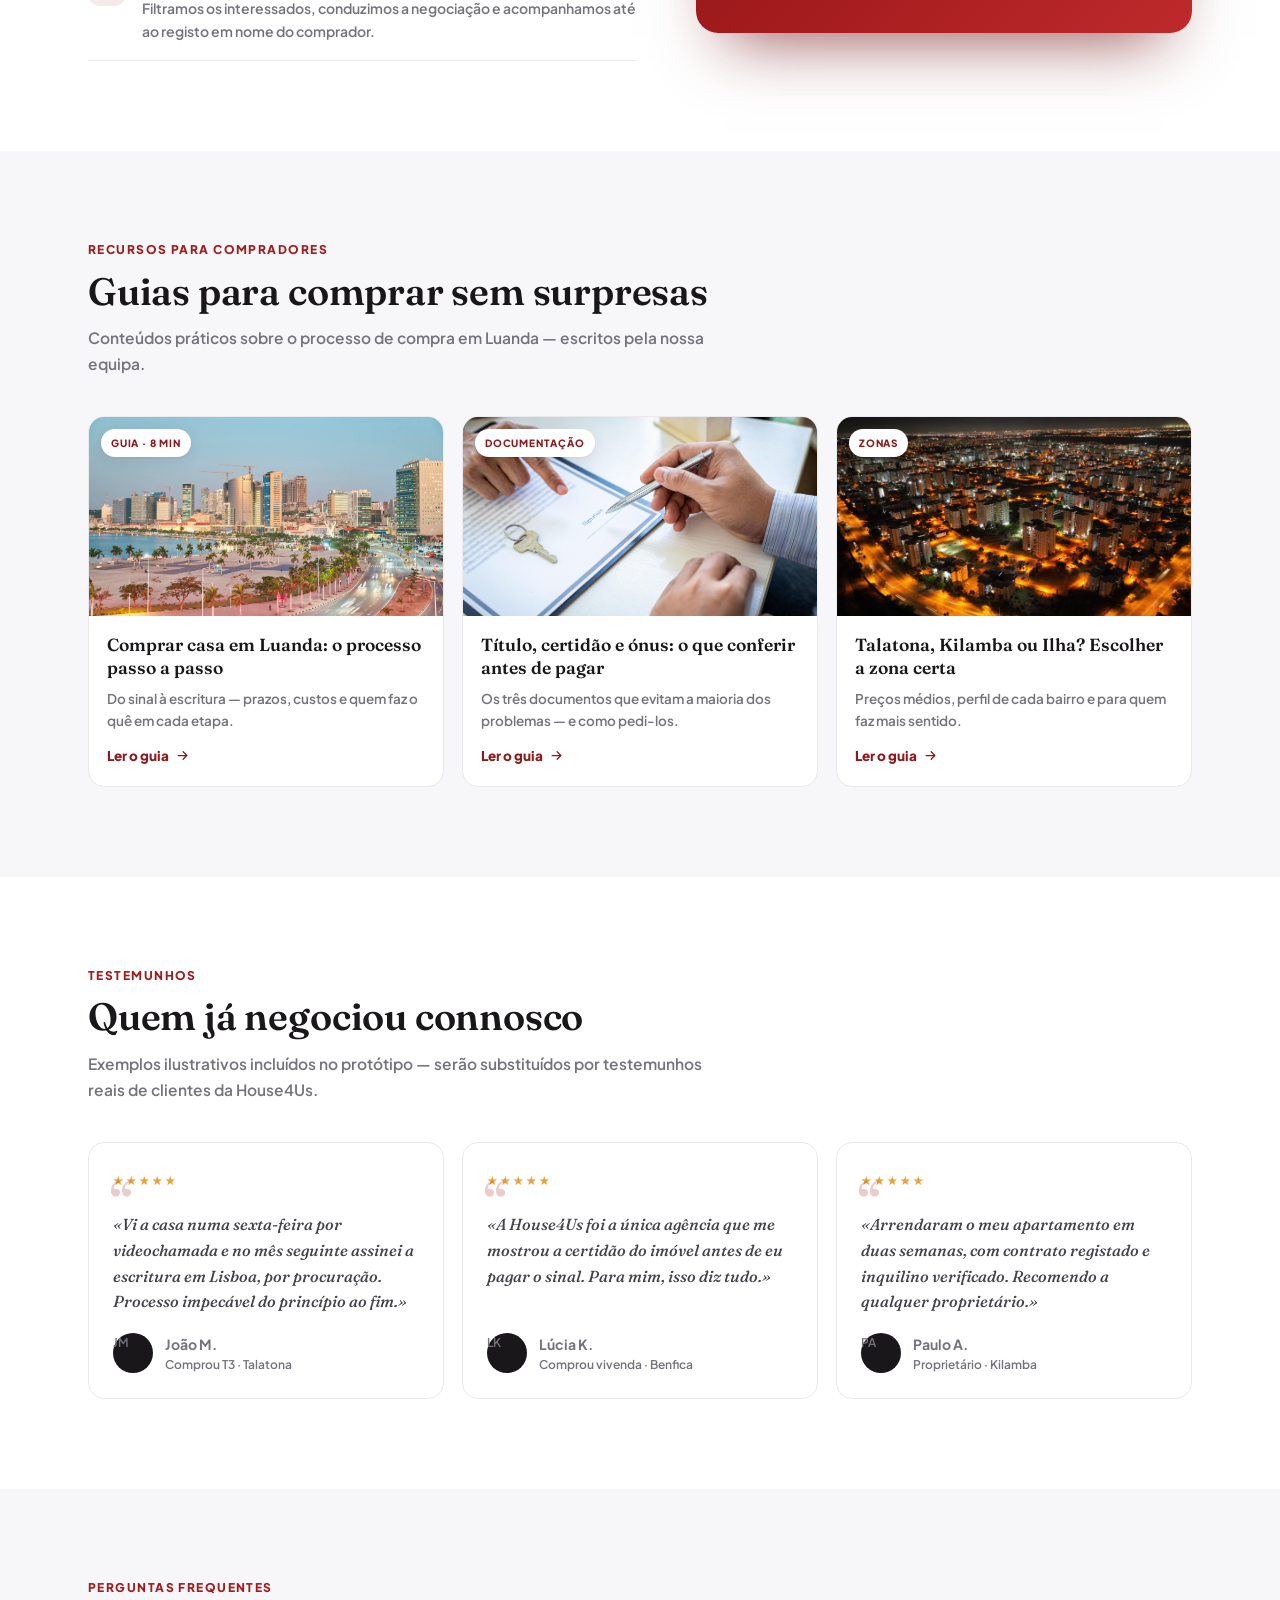
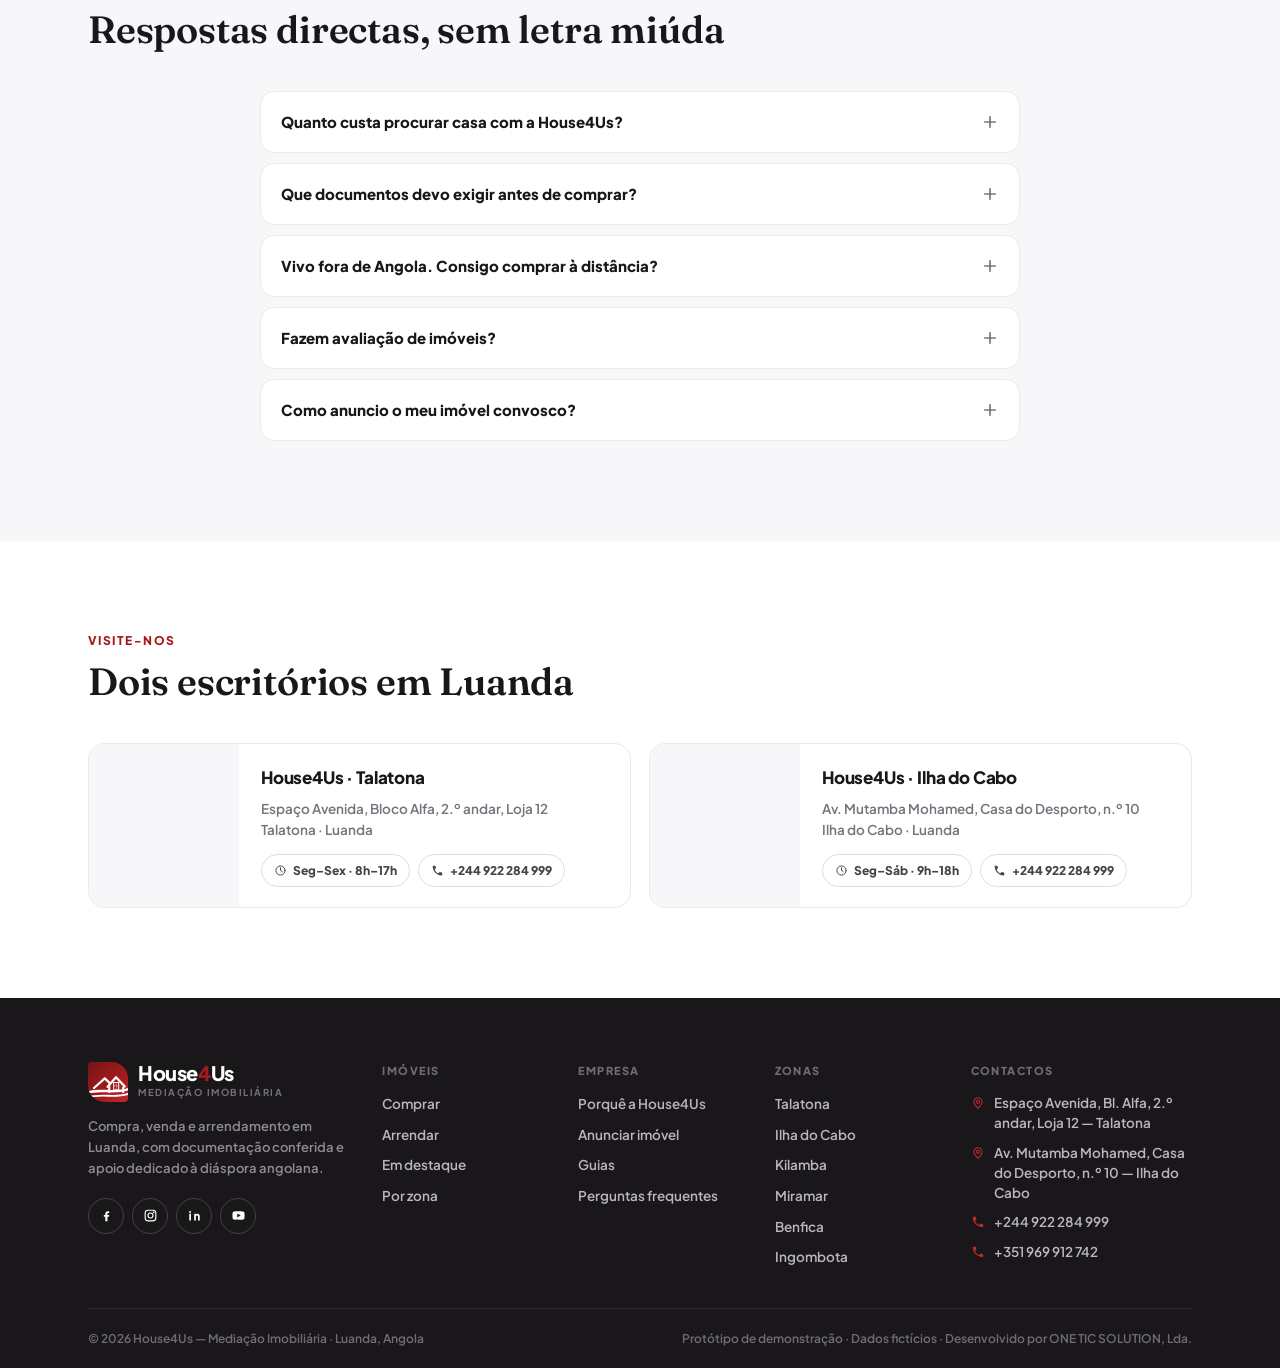
==== commit 0f1ab5a8: "feat: melhorar o tipo de letra" ====
--- a/public/index.html
+++ b/public/index.html
@@ -8,7 +8,7 @@
 <link rel="icon" href="data:image/svg+xml,%3Csvg xmlns='http://www.w3.org/2000/svg' viewBox='0 0 100 100'%3E%3Crect width='100' height='100' rx='24' fill='%23A31B1D'/%3E%3Cpath d='M22 58 50 32 78 58' fill='none' stroke='%23fff' stroke-width='9' stroke-linecap='round' stroke-linejoin='round'/%3E%3Cpath d='M6 78 C40 64 66 86 96 70' fill='none' stroke='%23fff' stroke-width='7' stroke-linecap='round'/%3E%3C/svg%3E">
 <link rel="preconnect" href="https://fonts.googleapis.com">
 <link rel="preconnect" href="https://fonts.gstatic.com" crossorigin>
-<link href="https://fonts.googleapis.com/css2?family=Plus+Jakarta+Sans:wght@300;400;500;600;700;800&display=swap" rel="stylesheet">
+<link href="https://fonts.googleapis.com/css2?family=Fraunces:ital,opsz,wght@0,9..144,500;0,9..144,600;0,9..144,700;1,9..144,500;1,9..144,600&family=Plus+Jakarta+Sans:wght@300;400;500;600;700;800&display=swap" rel="stylesheet">
 <link rel="stylesheet" href="assets/css/style.css">
 </head>
 <body>
@@ -308,7 +308,7 @@
 <div class="mmenu-panel">
 <div class="mmenu-head">
 <span class="brand-txt"><b>House<i>4</i>Us</b></span>
-<button class="mclose" id="btnMenuFechar" aria-label="Fechar menu" style="position:static"><svg aria-hidden="true"><use href="#ic-close"/></svg></button>
+<button class="mclose mclose--static" id="btnMenuFechar" aria-label="Fechar menu"><svg aria-hidden="true"><use href="#ic-close"/></svg></button>
 </div>
 <nav aria-label="Menu móvel">
 <a href="#destaques" data-nav-neg="venda">Comprar</a>
@@ -519,7 +519,7 @@
 <div class="sec-head" data-reveal>
 <div>
 <p class="overline">Recursos para compradores</p>
-<h2 class="h2">Guias para decidir com confiança</h2>
+<h2 class="h2">Guias para comprar sem surpresas</h2>
 <p class="lede">Conteúdos práticos sobre o processo de compra em Luanda — escritos pela nossa equipa.</p>
 </div>
 </div>
@@ -584,7 +584,7 @@
 <div class="sec-head" data-reveal>
 <div>
 <p class="overline">Perguntas frequentes</p>
-<h2 class="h2">Tudo o que precisa de saber</h2>
+<h2 class="h2">Respostas directas, sem letra miúda</h2>
 </div>
 </div>
 <div class="faq" data-reveal>
--- a/public/assets/css/style.css
+++ b/public/assets/css/style.css
@@ -9,6 +9,7 @@
   --bg:#FFFFFF;--bg-2:#F7F7F9;--line:#E9E9EE;--line-2:#DCDCE3;
   --amber:#E8A13C;
   --sans:'Plus Jakarta Sans',system-ui,sans-serif;
+  --serif:'Fraunces','Iowan Old Style',Georgia,serif;
   --gut:clamp(20px,4vw,48px);--maxw:1200px;
   --r-card:16px;
   --sh-1:0 1px 2px rgba(26,23,27,.05),0 4px 16px rgba(26,23,27,.07);
@@ -92,7 +93,7 @@
 .hero-in{position:relative;z-index:2;padding:clamp(54px,7.5vw,92px) 0 clamp(118px,13vw,150px);max-width:800px}
 .hero-over{font-size:12.5px;font-weight:800;letter-spacing:.12em;text-transform:uppercase;color:#FFD9A8;margin:0 0 14px;display:flex;align-items:center;gap:9px}
 .hero-over::before{content:"";width:26px;height:2px;background:currentColor;border-radius:2px}
-.hero h1{font-size:clamp(34px,5.4vw,58px);font-weight:800;letter-spacing:-.025em;line-height:1.05;margin:0;text-shadow:0 2px 28px rgba(0,0,0,.3)}
+.hero h1{font-family:var(--serif);font-size:clamp(34px,5.4vw,58px);font-weight:600;letter-spacing:-.01em;line-height:1.05;margin:0;text-shadow:0 2px 28px rgba(0,0,0,.3)}
 .hero-sub{font-size:clamp(15px,1.5vw,17.5px);font-weight:600;color:rgba(255,255,255,.94);max-width:54ch;margin:16px 0 0;text-shadow:0 1px 14px rgba(0,0,0,.3)}
 
 /* ---------- pesquisa flutuante ---------- */
@@ -133,7 +134,7 @@
 .section--tint{background:var(--bg-2)}
 .sec-head{display:flex;align-items:flex-end;justify-content:space-between;gap:24px;flex-wrap:wrap;margin-bottom:clamp(26px,3.5vw,40px)}
 .overline{font-size:12px;font-weight:800;letter-spacing:.12em;text-transform:uppercase;color:var(--red-500);margin:0 0 10px}
-.h2{font-size:clamp(26px,3.4vw,38px);font-weight:800;letter-spacing:-.02em;line-height:1.12;margin:0}
+.h2{font-family:var(--serif);font-size:clamp(26px,3.4vw,38px);font-weight:600;letter-spacing:-.005em;line-height:1.15;margin:0}
 .lede{font-size:15.5px;color:var(--mut);font-weight:600;max-width:58ch;margin:12px 0 0;line-height:1.65}
 
 /* ---------- grelha de imóveis ---------- */
@@ -198,7 +199,7 @@
 .dlist li{display:flex;gap:12px;font-size:14.5px;font-weight:600;line-height:1.55}
 .dlist svg{width:19px;height:19px;color:#5CC98F;flex:none;margin-top:2px}
 .dcta{display:flex;gap:12px;flex-wrap:wrap;margin-top:26px}
-.dquote{margin:26px 0 0;padding:16px 18px;border-left:3px solid var(--red-400);background:rgba(255,255,255,.06);border-radius:0 12px 12px 0;font-size:14px;font-style:italic;color:rgba(255,255,255,.88);line-height:1.65}
+.dquote{margin:26px 0 0;padding:16px 18px;border-left:3px solid var(--red-400);background:rgba(255,255,255,.06);border-radius:0 12px 12px 0;font-family:var(--serif);font-size:15.5px;font-style:italic;font-weight:500;color:rgba(255,255,255,.88);line-height:1.6}
 .dquote b{display:block;font-style:normal;font-size:12px;font-weight:700;margin-top:8px;color:rgba(255,255,255,.6)}
 .laptop{background:#2A262E;border-radius:18px 18px 0 0;padding:14px 14px 0;box-shadow:0 44px 80px -32px rgba(0,0,0,.65);border:1px solid rgba(255,255,255,.08);border-bottom:0}
 .lap-bar{display:flex;gap:6px;padding:0 4px 12px}
@@ -220,7 +221,7 @@
 .steps h3{font-size:16px;font-weight:800;margin:0 0 4px}
 .steps p{margin:0;font-size:14px;color:var(--mut);font-weight:600;line-height:1.6}
 .vcard{background:var(--grad);border-radius:22px;padding:clamp(26px,3.4vw,38px);color:#fff;box-shadow:0 34px 64px -30px rgba(118,21,23,.75)}
-.vcard h3{font-size:clamp(21px,2.4vw,25px);font-weight:800;margin:0 0 8px;letter-spacing:-.015em}
+.vcard h3{font-family:var(--serif);font-size:clamp(21px,2.4vw,25px);font-weight:600;margin:0 0 8px;letter-spacing:-.005em}
 .vcard>p{margin:0 0 20px;font-size:14.5px;color:rgba(255,255,255,.88);font-weight:600}
 .vtel{display:grid;gap:10px}
 .vtel a{display:flex;align-items:center;gap:13px;background:rgba(255,255,255,.14);border-radius:14px;padding:13px 16px;font-weight:800;font-size:16px;transition:background .2s}
@@ -237,7 +238,7 @@
 .gmedia svg,.gmedia img{position:absolute;inset:0;width:100%;height:100%;object-fit:cover}
 .gtag{position:absolute;top:12px;left:12px;background:#fff;font-size:10px;font-weight:800;letter-spacing:.08em;text-transform:uppercase;color:var(--red-600);padding:6px 10px;border-radius:999px;box-shadow:var(--sh-1)}
 .gbody{padding:18px}
-.gbody h3{font-size:16.5px;font-weight:800;line-height:1.35;margin:0 0 8px;letter-spacing:-.01em}
+.gbody h3{font-family:var(--serif);font-size:17.5px;font-weight:600;line-height:1.3;margin:0 0 8px;letter-spacing:0}
 .gbody p{margin:0 0 12px;font-size:13.5px;color:var(--mut);font-weight:600;line-height:1.6}
 .glink{font-size:13.5px;font-weight:800;color:var(--red-600);display:inline-flex;gap:6px;align-items:center}
 .glink svg{width:15px;height:15px;transition:transform .2s var(--ease)}
@@ -245,9 +246,10 @@
 
 /* ---------- testemunhos ---------- */
 .tgrid{display:grid;grid-template-columns:repeat(3,1fr);gap:18px}
-.tcard{background:#fff;border:1px solid var(--line);border-radius:var(--r-card);padding:24px;display:flex;flex-direction:column}
-.tstars{color:var(--amber);letter-spacing:2px;font-size:14px;margin-bottom:12px}
-.tcard blockquote{margin:0 0 18px;font-size:14.5px;font-weight:600;color:var(--ink-2);line-height:1.65;flex:1}
+.tcard{background:#fff;border:1px solid var(--line);border-radius:var(--r-card);padding:28px 24px 24px;display:flex;flex-direction:column}
+.tstars{color:var(--amber);letter-spacing:2px;font-size:12px;margin-bottom:2px}
+.tcard blockquote{position:relative;margin:0 0 18px;padding-top:20px;font-family:var(--serif);font-style:italic;font-size:16px;font-weight:500;color:var(--ink-2);line-height:1.6;flex:1}
+.tcard blockquote::before{content:"\201C";position:absolute;top:-16px;left:-3px;font-family:var(--serif);font-style:normal;font-weight:600;font-size:52px;color:var(--red-500);opacity:.22;line-height:1}
 .tperson{display:flex;gap:12px;align-items:center}
 .tava{width:40px;height:40px;border-radius:50%;background:var(--ink);color:#fff;font-weight:800;font-size:13px;display:grid;place-items:center;flex:none}
 .tperson b{display:block;font-size:14px}
@@ -309,9 +311,10 @@
 .mmedia svg,.mmedia img{position:absolute;inset:0;width:100%;height:100%;object-fit:cover}
 .mmedia .pbadge{position:absolute;top:14px;left:14px}
 .mclose{position:absolute;top:14px;right:14px;width:40px;height:40px;border-radius:50%;border:0;background:rgba(255,255,255,.95);display:grid;place-items:center;cursor:pointer;box-shadow:var(--sh-1)}
+.mclose--static{position:static}
 .mclose svg{width:16px;height:16px;color:var(--ink)}
 .mbody{padding:clamp(20px,3vw,30px);display:grid;grid-template-columns:1.5fr 1fr;gap:clamp(20px,3vw,34px)}
-.mtitle{font-size:clamp(20px,2.4vw,25px);font-weight:800;letter-spacing:-.015em;margin:0 0 8px;line-height:1.2}
+.mtitle{font-family:var(--serif);font-size:clamp(20px,2.4vw,25px);font-weight:600;letter-spacing:-.005em;margin:0 0 8px;line-height:1.2}
 .mprice{font-size:clamp(24px,3vw,30px);font-weight:800;letter-spacing:-.02em;margin:14px 0 0}
 .mprice small{font-size:13px;color:var(--mut);font-weight:700}
 .mspecs{display:flex;gap:18px;flex-wrap:wrap;border-block:1px solid var(--line);padding:14px 0;margin:14px 0}
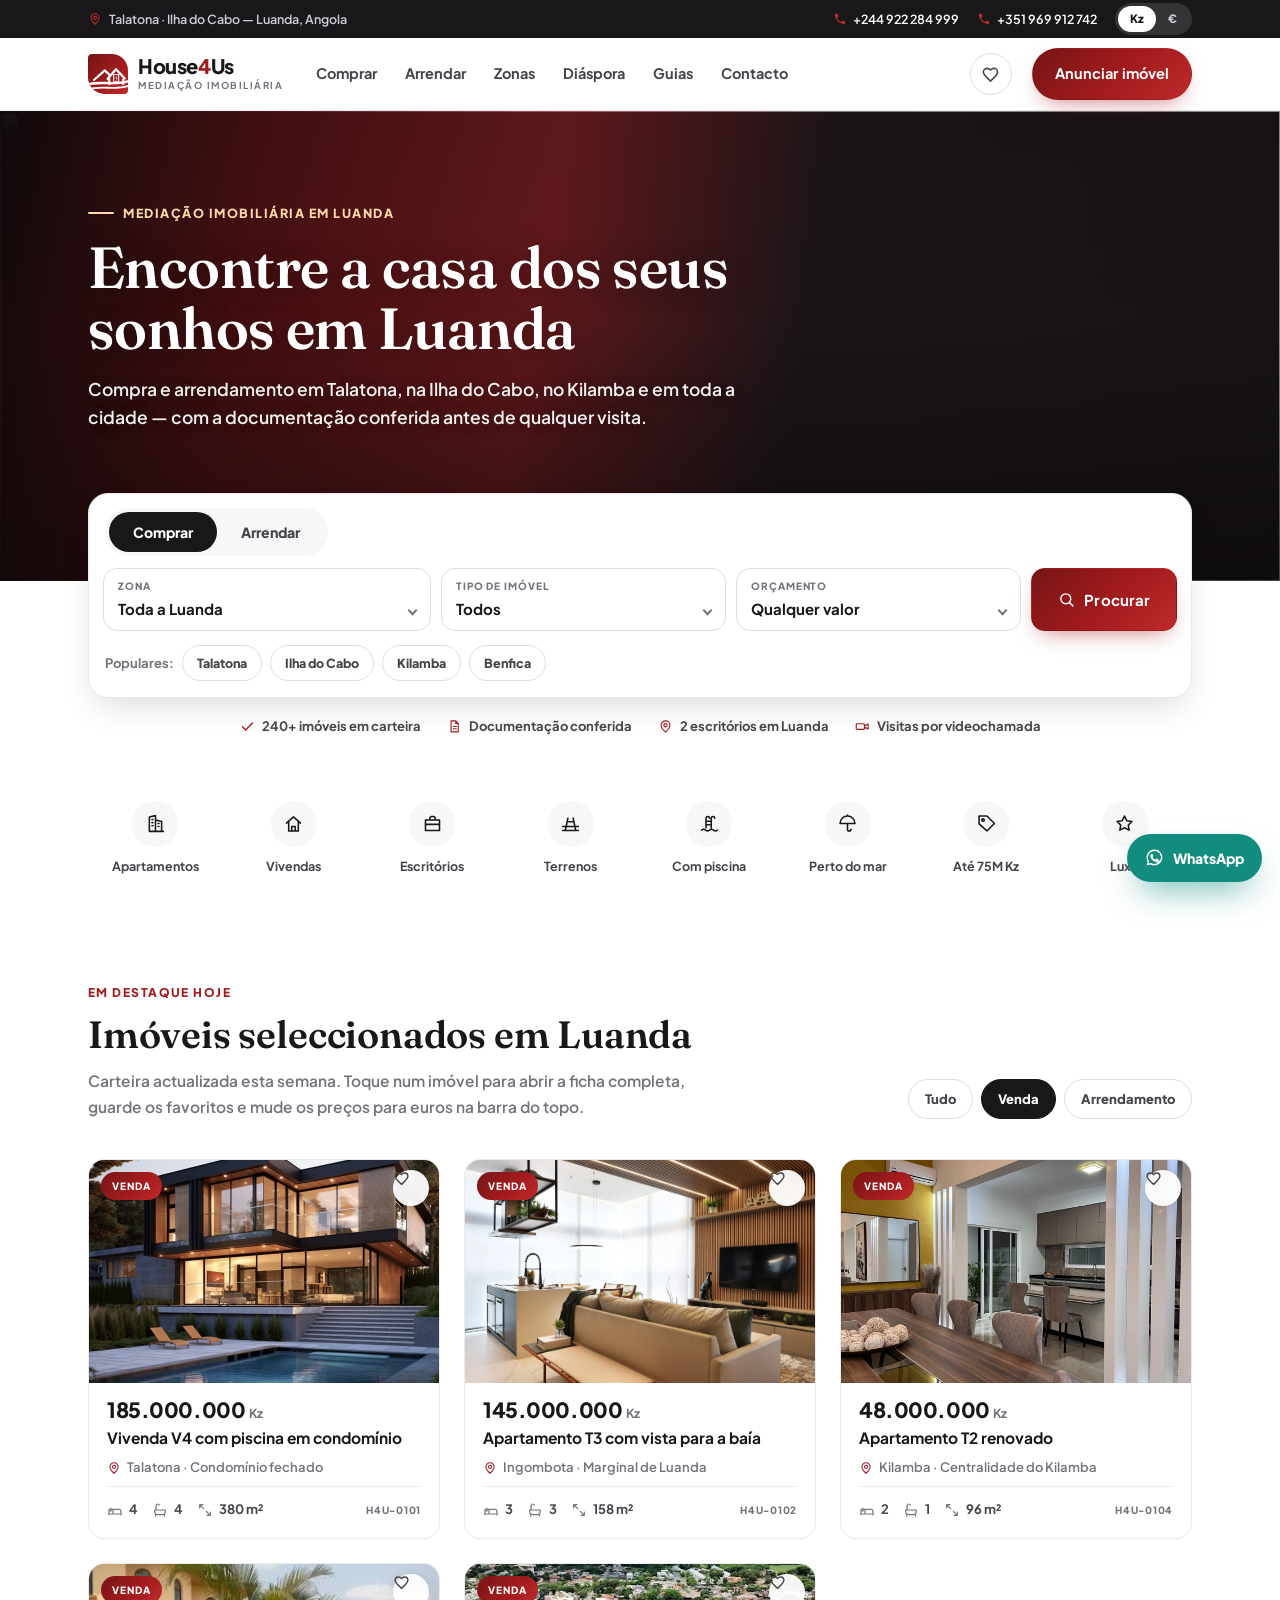
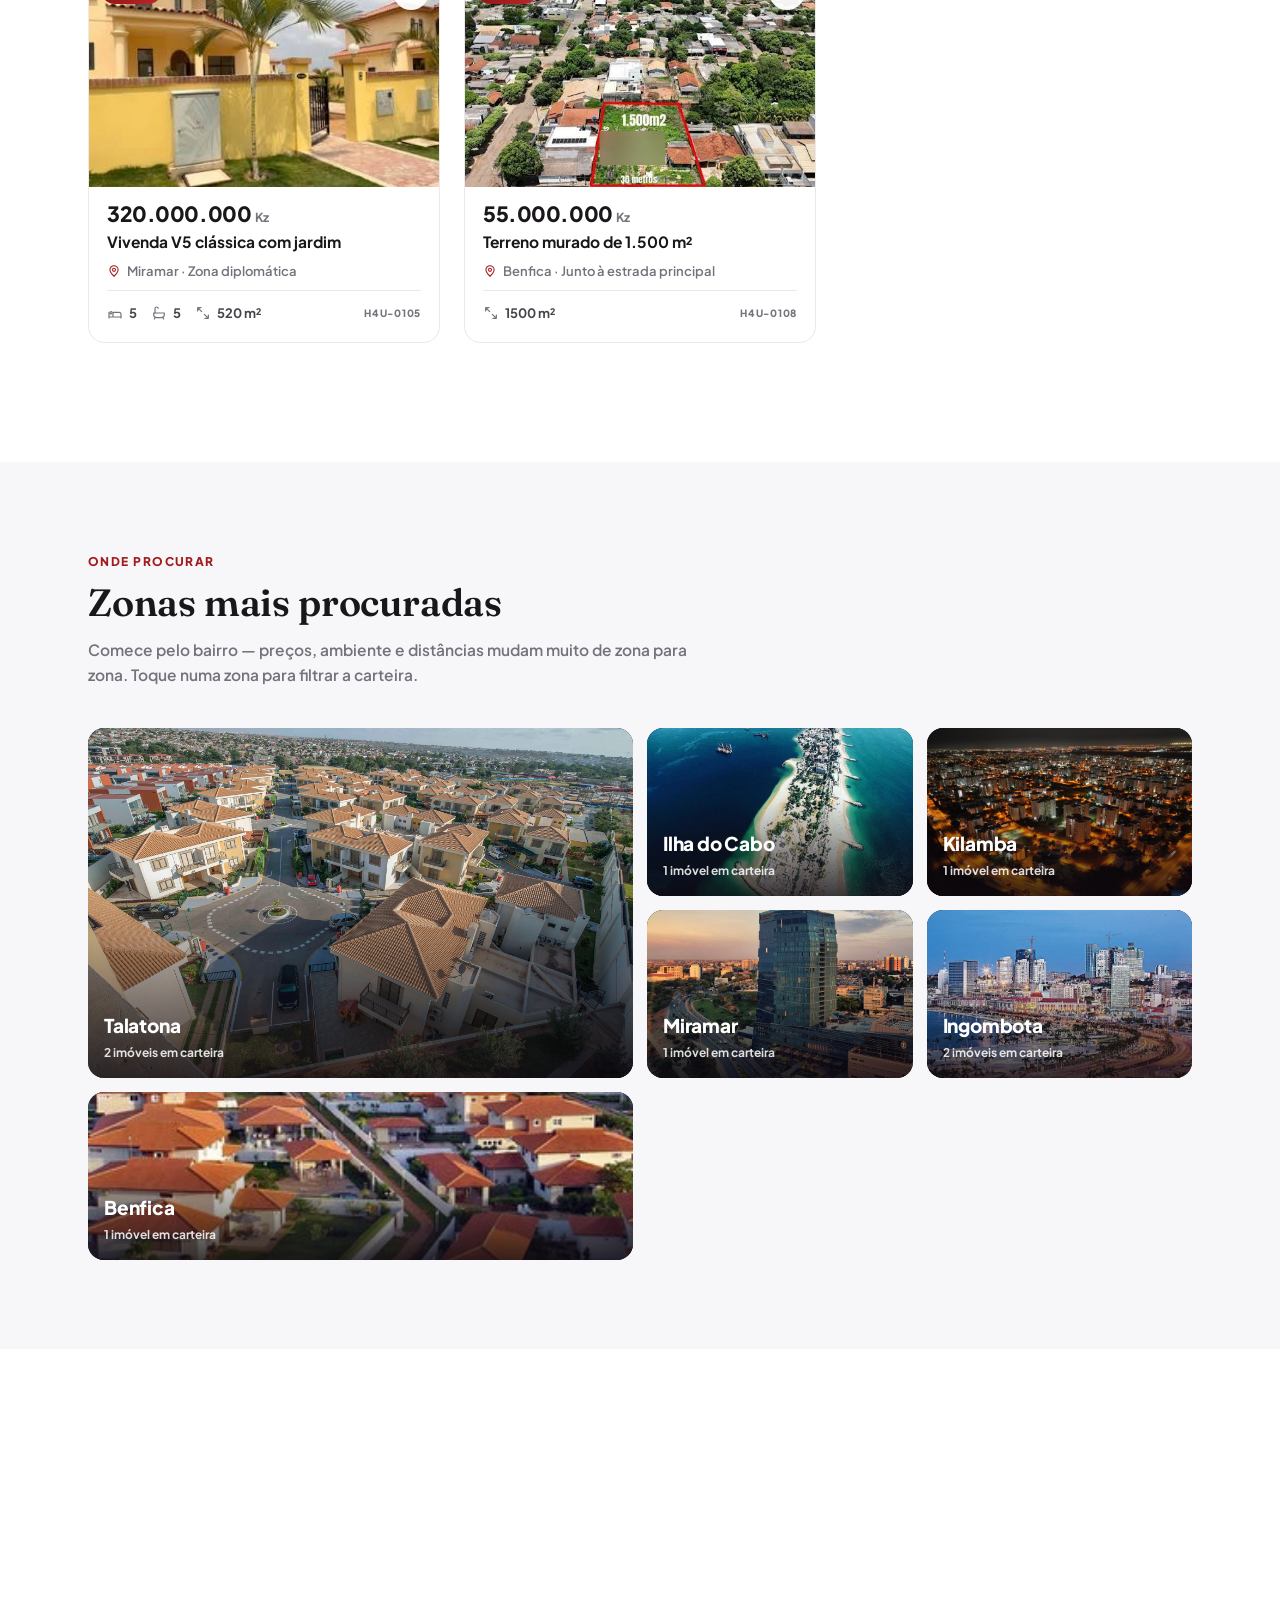
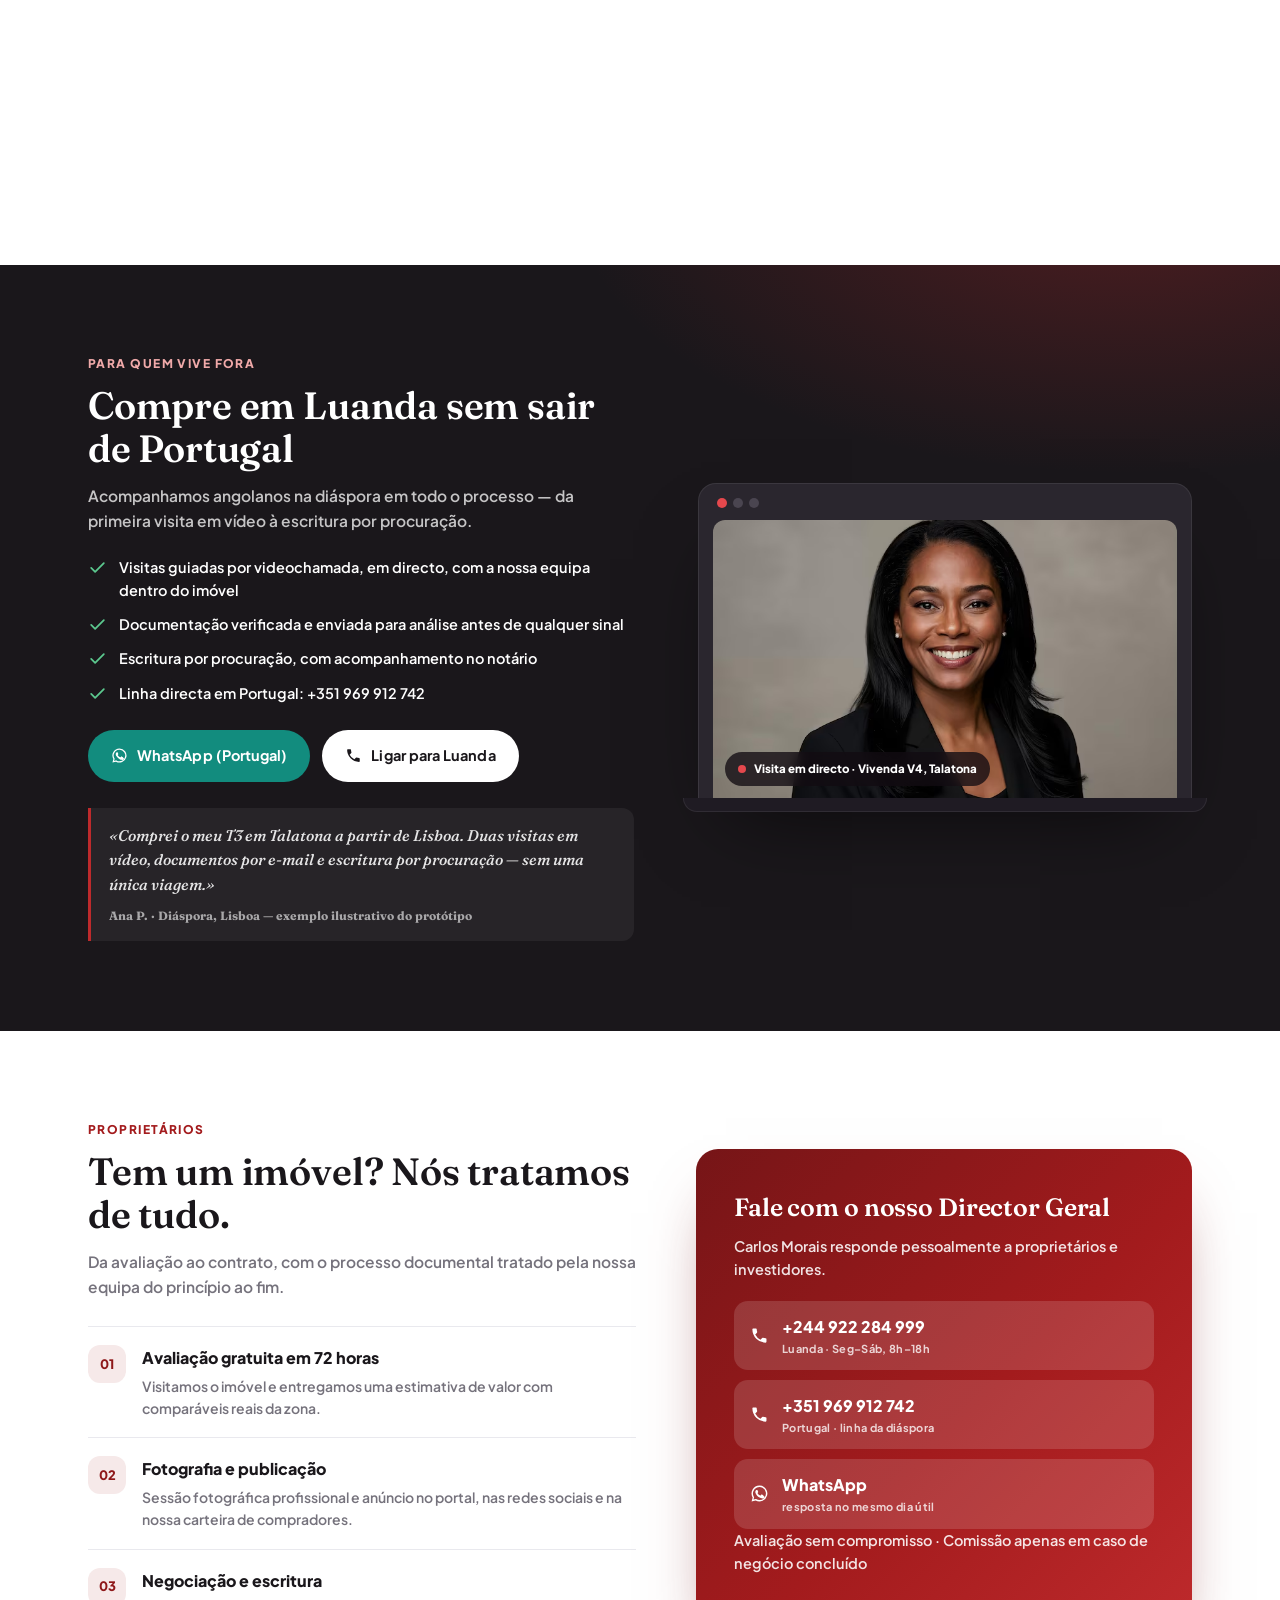
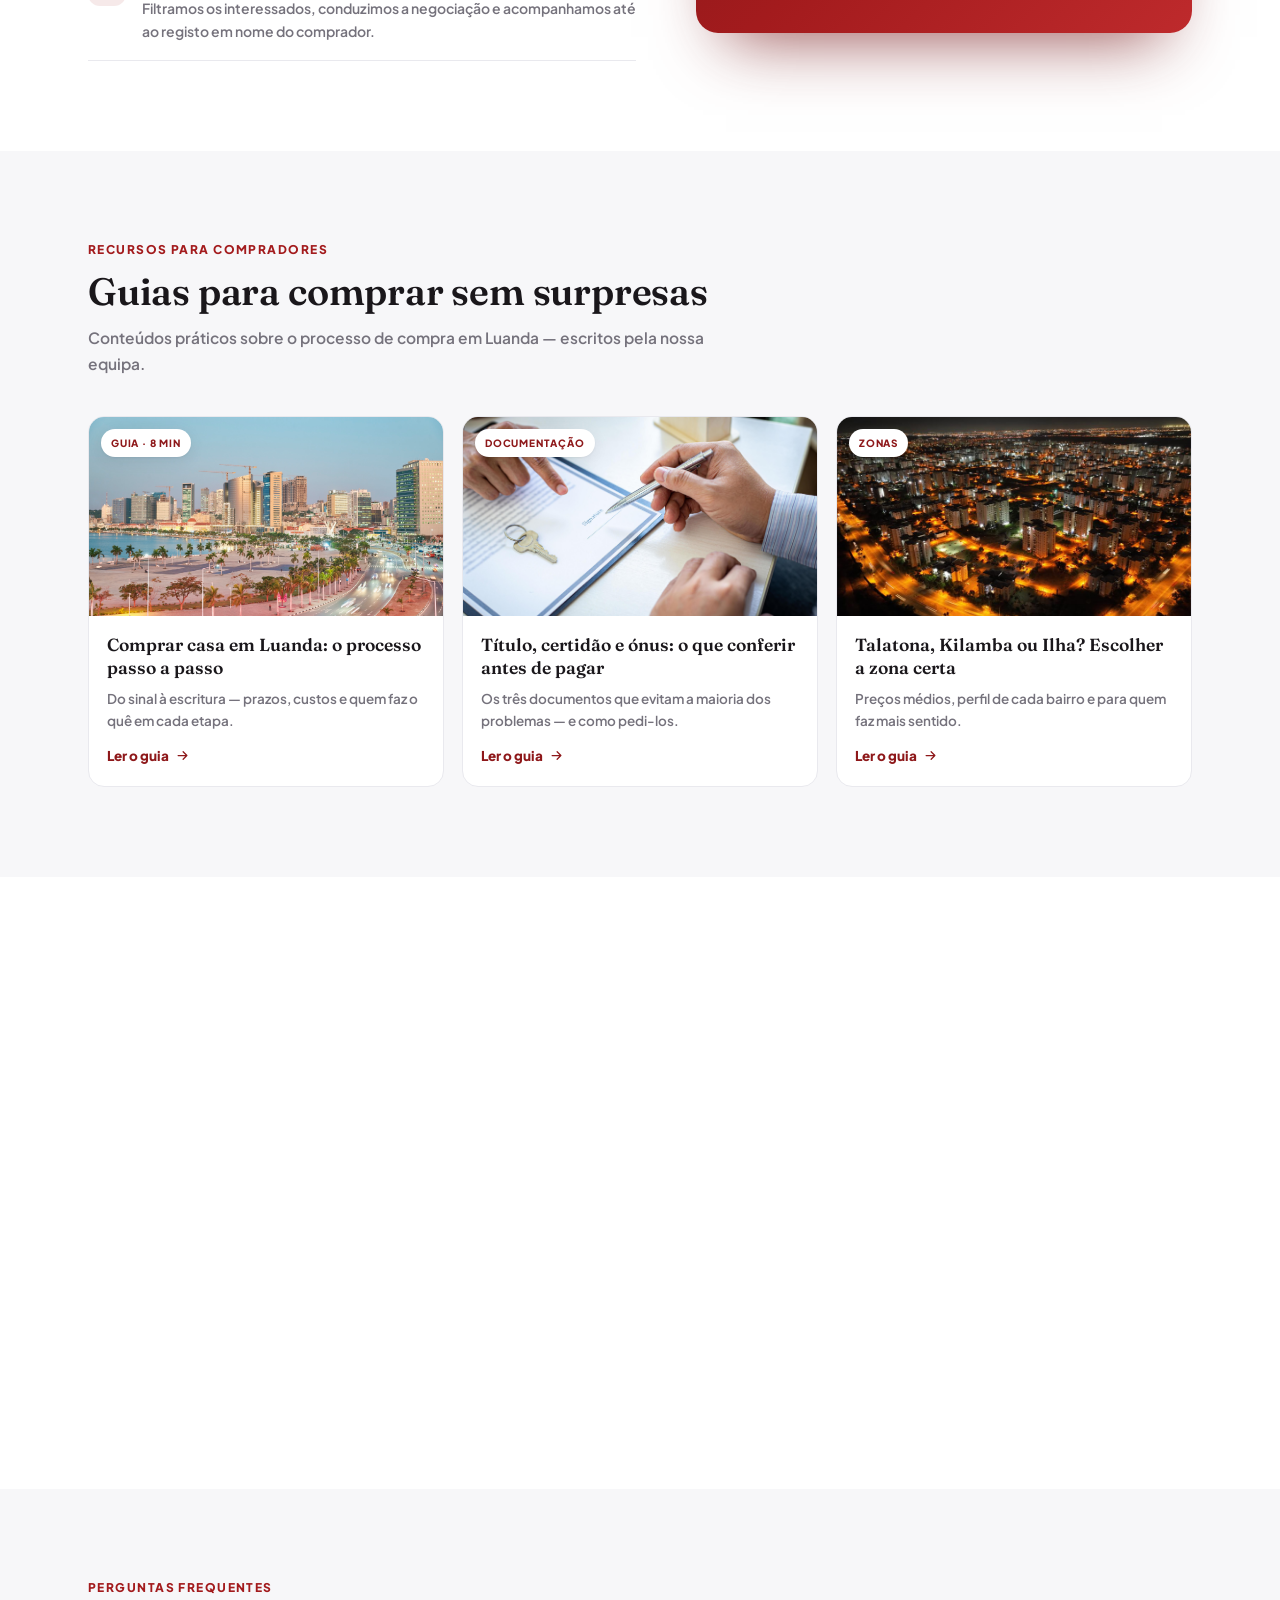
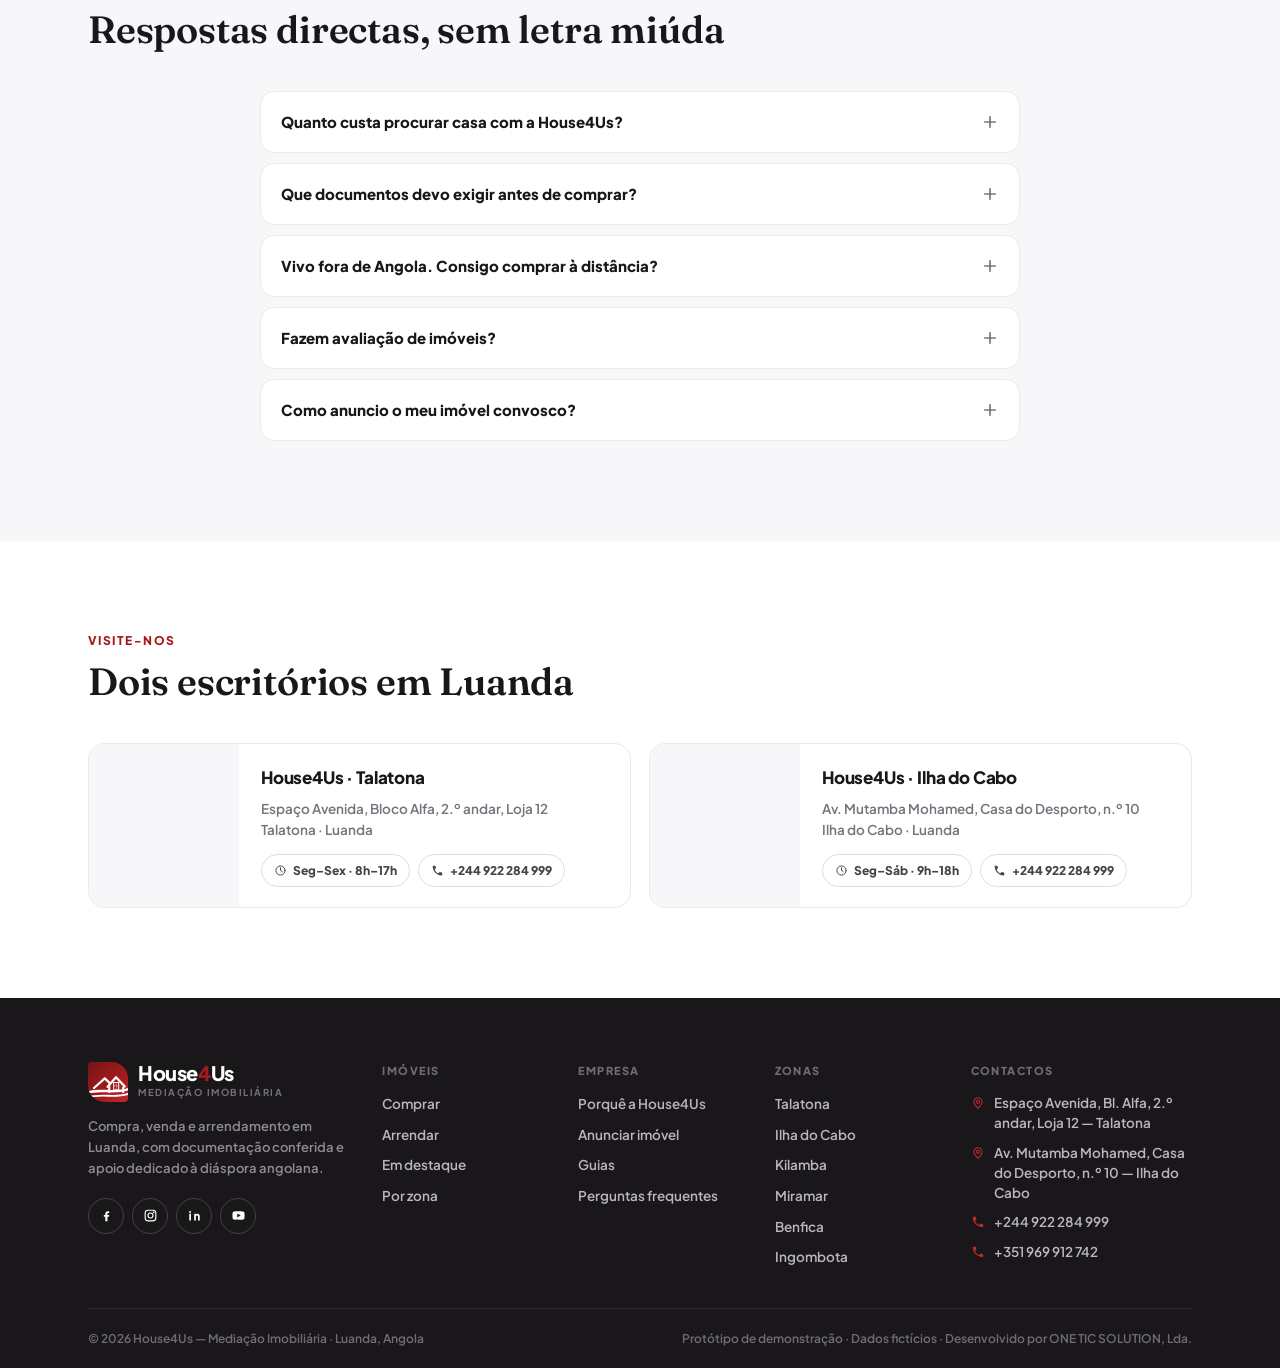
==== commit 9cec93a2: "feat: implementar a pagina para listar todos os imoveis" ====
--- a/public/index.html
+++ b/public/index.html
@@ -291,8 +291,8 @@
 <span class="brand-txt"><b>House<i>4</i>Us</b><span>Mediação Imobiliária</span></span>
 </a>
 <nav class="nav" aria-label="Navegação principal">
-<a href="#destaques" data-nav-neg="venda">Comprar</a>
-<a href="#destaques" data-nav-neg="arrendamento">Arrendar</a>
+<a href="imoveis.html?negocio=venda">Comprar</a>
+<a href="imoveis.html?negocio=arrendamento">Arrendar</a>
 <a href="#zonas">Zonas</a>
 <a href="#diaspora">Diáspora</a>
 <a href="#guias">Guias</a>
@@ -311,8 +311,8 @@
 <button class="mclose mclose--static" id="btnMenuFechar" aria-label="Fechar menu"><svg aria-hidden="true"><use href="#ic-close"/></svg></button>
 </div>
 <nav aria-label="Menu móvel">
-<a href="#destaques" data-nav-neg="venda">Comprar</a>
-<a href="#destaques" data-nav-neg="arrendamento">Arrendar</a>
+<a href="imoveis.html?negocio=venda">Comprar</a>
+<a href="imoveis.html?negocio=arrendamento">Arrendar</a>
 <a href="#zonas">Zonas</a>
 <a href="#diaspora">Diáspora</a>
 <a href="#vender">Anunciar imóvel</a>
@@ -412,7 +412,7 @@
 </div>
 </div>
 <div class="pgrid" id="pgrid" data-reveal></div>
-<div class="pmore"><button class="btn btn--ghost" id="btnMais" hidden>Mostrar todos os imóveis</button></div>
+<div class="pmore"><a class="btn btn--ghost" id="btnMais" href="imoveis.html" hidden>Ver todos os imóveis</a></div>
 </div></section>
 
 <!-- ============ ZONAS ============ -->
@@ -666,8 +666,8 @@
 <div>
 <h4>Imóveis</h4>
 <ul>
-<li><a href="#destaques" data-nav-neg="venda">Comprar</a></li>
-<li><a href="#destaques" data-nav-neg="arrendamento">Arrendar</a></li>
+<li><a href="imoveis.html?negocio=venda">Comprar</a></li>
+<li><a href="imoveis.html?negocio=arrendamento">Arrendar</a></li>
 <li><a href="#destaques">Em destaque</a></li>
 <li><a href="#zonas">Por zona</a></li>
 </ul>
@@ -741,6 +741,8 @@
 </div>
 </div>
 
+<script src="assets/js/dados.js" defer></script>
+<script src="assets/js/util.js" defer></script>
 <script src="assets/js/main.js" defer></script>
 </body>
 </html>
--- a/public/assets/css/style.css
+++ b/public/assets/css/style.css
@@ -368,6 +368,96 @@
   .search-wrap{margin-top:-72px}
   .hero-in{padding-bottom:100px}
 }
+/* ==========================================================
+   PÁGINA DE LISTAGEM (imoveis.html)
+   ========================================================== */
+.crumb{display:flex;gap:8px;align-items:center;font-size:12.5px;font-weight:700;color:var(--mut);margin:0 0 16px}
+.crumb a{color:var(--mut)}
+.crumb a:hover{color:var(--ink)}
+.crumb span{opacity:.55}
+
+.plisto-head{padding-block:clamp(30px,4vw,42px)}
+.plisto-head .h2{margin-top:6px}
+.plisto-head .lede{margin-top:10px}
+.plisto{padding-top:clamp(28px,4vw,40px)}
+.wrap--wide{max-width:1400px}
+
+.flayout{display:grid;grid-template-columns:272px 1fr;gap:32px;align-items:start}
+.fbackdrop{display:none}
+
+.fsidebar{background:#fff;border:1px solid var(--line);border-radius:var(--r-card);padding:22px 20px 24px;position:sticky;top:96px;max-height:calc(100vh - 112px);overflow-y:auto}
+.fsb-head{display:none}
+.fsb-head h2{font-family:var(--serif);font-size:19px;font-weight:600;margin:0}
+
+.fgroup{padding:16px 0;border-top:1px solid var(--line)}
+.fgroup:first-of-type{padding-top:0;border-top:0}
+.fgroup--last{border-bottom:1px solid var(--line)}
+.fgroup-t{display:block;font-size:11px;font-weight:800;letter-spacing:.09em;text-transform:uppercase;color:var(--mut);margin-bottom:12px}
+.fgroup-t small{text-transform:none;letter-spacing:0;font-weight:700;color:var(--mut);font-size:10.5px}
+
+.fneg{display:flex;background:var(--bg-2);border-radius:12px;padding:3px;gap:2px}
+.fneg button{flex:1;border:0;background:transparent;padding:9px 4px;border-radius:9px;font-size:12.5px;font-weight:800;color:var(--ink-2);cursor:pointer;transition:background .2s,color .2s}
+.fneg button[aria-pressed="true"]{background:var(--ink);color:#fff}
+
+.flist{display:grid;gap:1px;max-height:230px;overflow-y:auto;margin:0 -6px;padding-right:2px}
+.fchk{display:flex;align-items:center;gap:9px;padding:7px 6px;border-radius:9px;cursor:pointer;font-size:13.5px;font-weight:600;color:var(--ink-2);transition:background .15s}
+.fchk:hover{background:var(--bg-2)}
+.fchk input{accent-color:var(--red-500);width:15px;height:15px;flex:none}
+.fchk-ico{width:15px;height:15px;color:var(--mut);flex:none}
+.fchk span{flex:1}
+.fchk small{font-size:11px;font-weight:700;color:var(--mut)}
+.fchk--vazio{opacity:.4}
+
+.frange{display:flex;align-items:flex-end;gap:8px}
+.frange label{flex:1;display:block;font-size:10px;font-weight:800;letter-spacing:.07em;text-transform:uppercase;color:var(--mut)}
+.frange input{display:block;width:100%;margin-top:5px;border:1px solid var(--line-2);border-radius:10px;padding:8px 10px;font-size:13.5px;font-weight:700;color:var(--ink);background:#fff}
+.frange input:focus-visible{border-color:var(--red-500);outline:0}
+.frange-d{padding-bottom:9px;color:var(--mut);font-weight:700}
+
+.finput{width:100%;border:1px solid var(--line-2);border-radius:10px;padding:9px 12px;font-size:13.5px;font-weight:700;color:var(--ink);background:#fff}
+.finput:focus-visible{border-color:var(--red-500);outline:0}
+
+.fchips{display:flex;flex-wrap:wrap;gap:6px}
+.fchips button{border:1px solid var(--line-2);background:#fff;border-radius:999px;padding:7px 12px;font-size:12px;font-weight:700;color:var(--ink-2);cursor:pointer;transition:border-color .2s,background .2s,color .2s}
+.fchips button small{font-weight:700;opacity:.65;margin-left:2px}
+.fchips button:hover{border-color:var(--ink)}
+.fchips button[aria-pressed="true"]{background:var(--ink);border-color:var(--ink);color:#fff}
+#fQuartos button[aria-pressed="true"]{background:var(--grad);border-color:transparent}
+
+.fsb-limpar{width:100%;margin-top:18px}
+.fsb-limpar:disabled{opacity:.4;cursor:default}
+
+.fresults{min-width:0}
+.ftoolbar{display:flex;align-items:center;gap:16px;margin-bottom:18px;flex-wrap:wrap}
+.ftoolbar-count{font-size:14px;font-weight:700;color:var(--ink-2)}
+.ftoolbar-limpar{border:0;background:none;color:var(--red-600);font-size:13px;font-weight:800;cursor:pointer;padding:0}
+.ftoolbar-limpar:hover{text-decoration:underline}
+.fordem{margin-left:auto;display:flex;align-items:center;gap:8px;font-size:11px;font-weight:800;letter-spacing:.06em;text-transform:uppercase;color:var(--mut)}
+.fordem select{border:1px solid var(--line-2);border-radius:10px;padding:8px 10px;font-size:13px;font-weight:700;color:var(--ink);text-transform:none;letter-spacing:0;background:#fff;cursor:pointer}
+
+.btn-filtros{display:none;align-items:center;gap:8px;border:1px solid var(--line-2);background:#fff;border-radius:999px;padding:10px 16px;font-size:13.5px;font-weight:800;color:var(--ink);cursor:pointer}
+.btn-filtros svg{width:16px;height:16px}
+.fbadge{background:var(--grad);color:#fff;font-size:10.5px;font-weight:800;border-radius:999px;min-width:18px;height:18px;display:grid;place-items:center;padding:0 5px}
+
+.empty--acao{display:flex;flex-direction:column;align-items:center;gap:16px}
+
+@media(min-width:981px){
+  .fresults .pgrid{grid-template-columns:repeat(2,1fr)}
+}
+@media(max-width:980px){
+  .flayout{grid-template-columns:1fr}
+  .fbackdrop{display:block;position:fixed;inset:0;background:rgba(26,23,27,.45);opacity:0;pointer-events:none;transition:opacity .25s var(--ease);z-index:94}
+  .fbackdrop.aberta{opacity:1;pointer-events:auto}
+  .fsidebar{position:fixed;top:0;left:0;bottom:0;width:min(360px,86vw);max-height:none;border-radius:0;border:0;padding:18px 20px 24px;transform:translateX(-100%);transition:transform .3s var(--ease);z-index:95}
+  .fsidebar.aberta{transform:none}
+  .fsb-head{display:flex;align-items:center;justify-content:space-between;margin-bottom:6px}
+  .btn-filtros{display:inline-flex}
+}
+@media(max-width:640px){
+  .ftoolbar{gap:10px}
+  .fordem{margin-left:0;width:100%;justify-content:space-between}
+}
+
 @media(prefers-reduced-motion:reduce){
   *{animation:none!important;transition:none!important}
   html{scroll-behavior:auto}
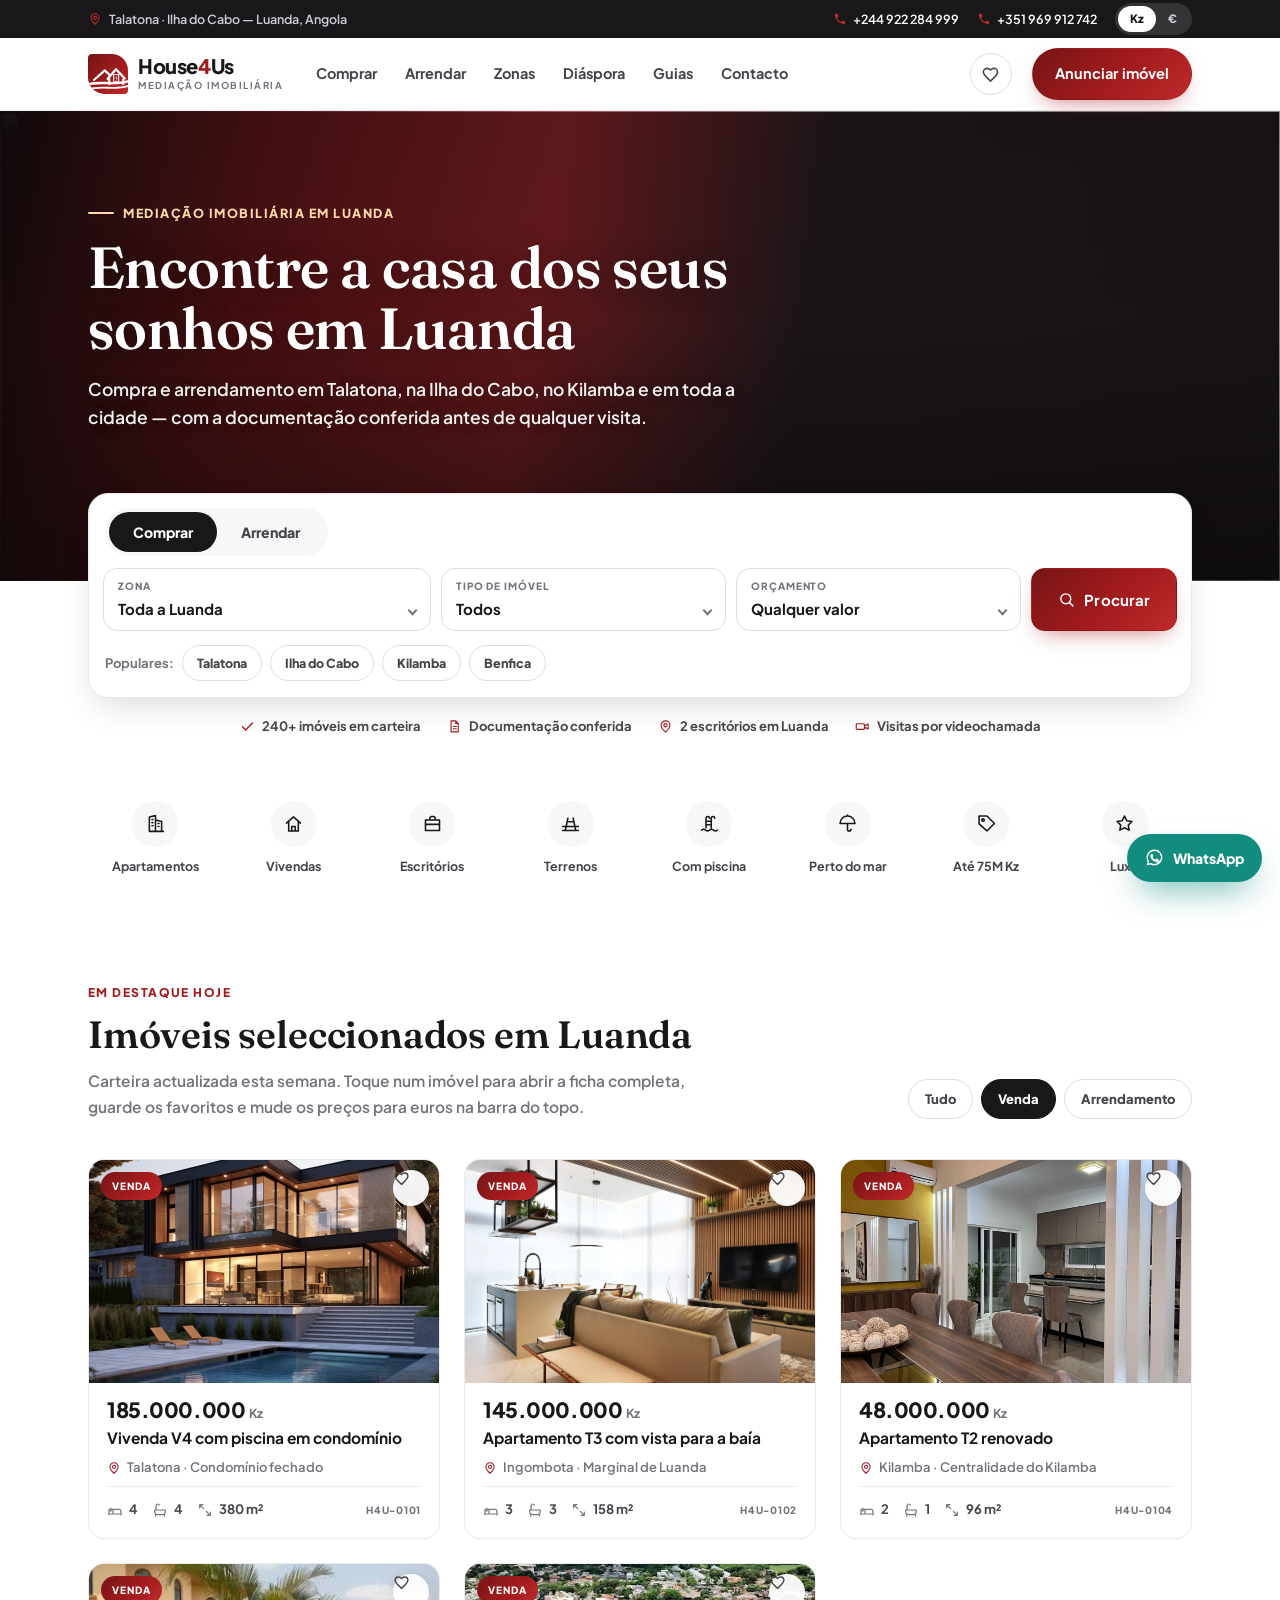
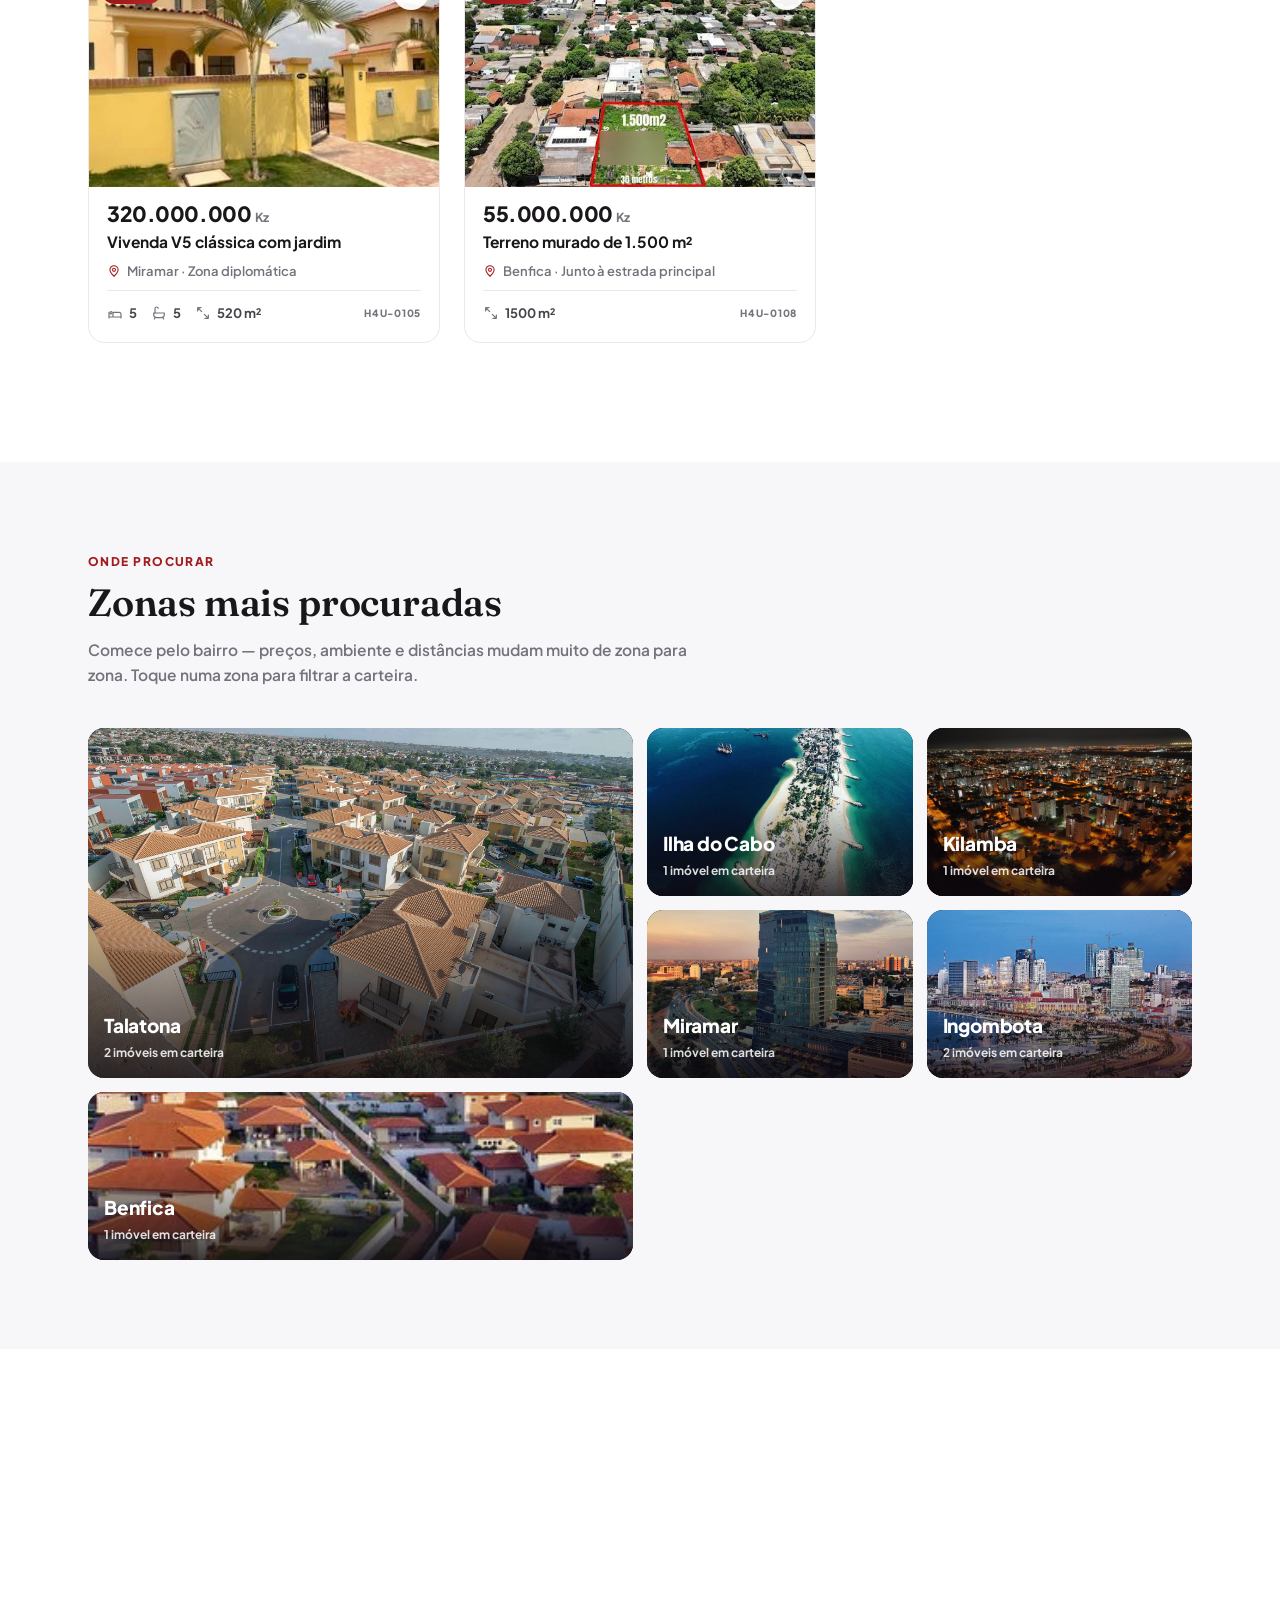
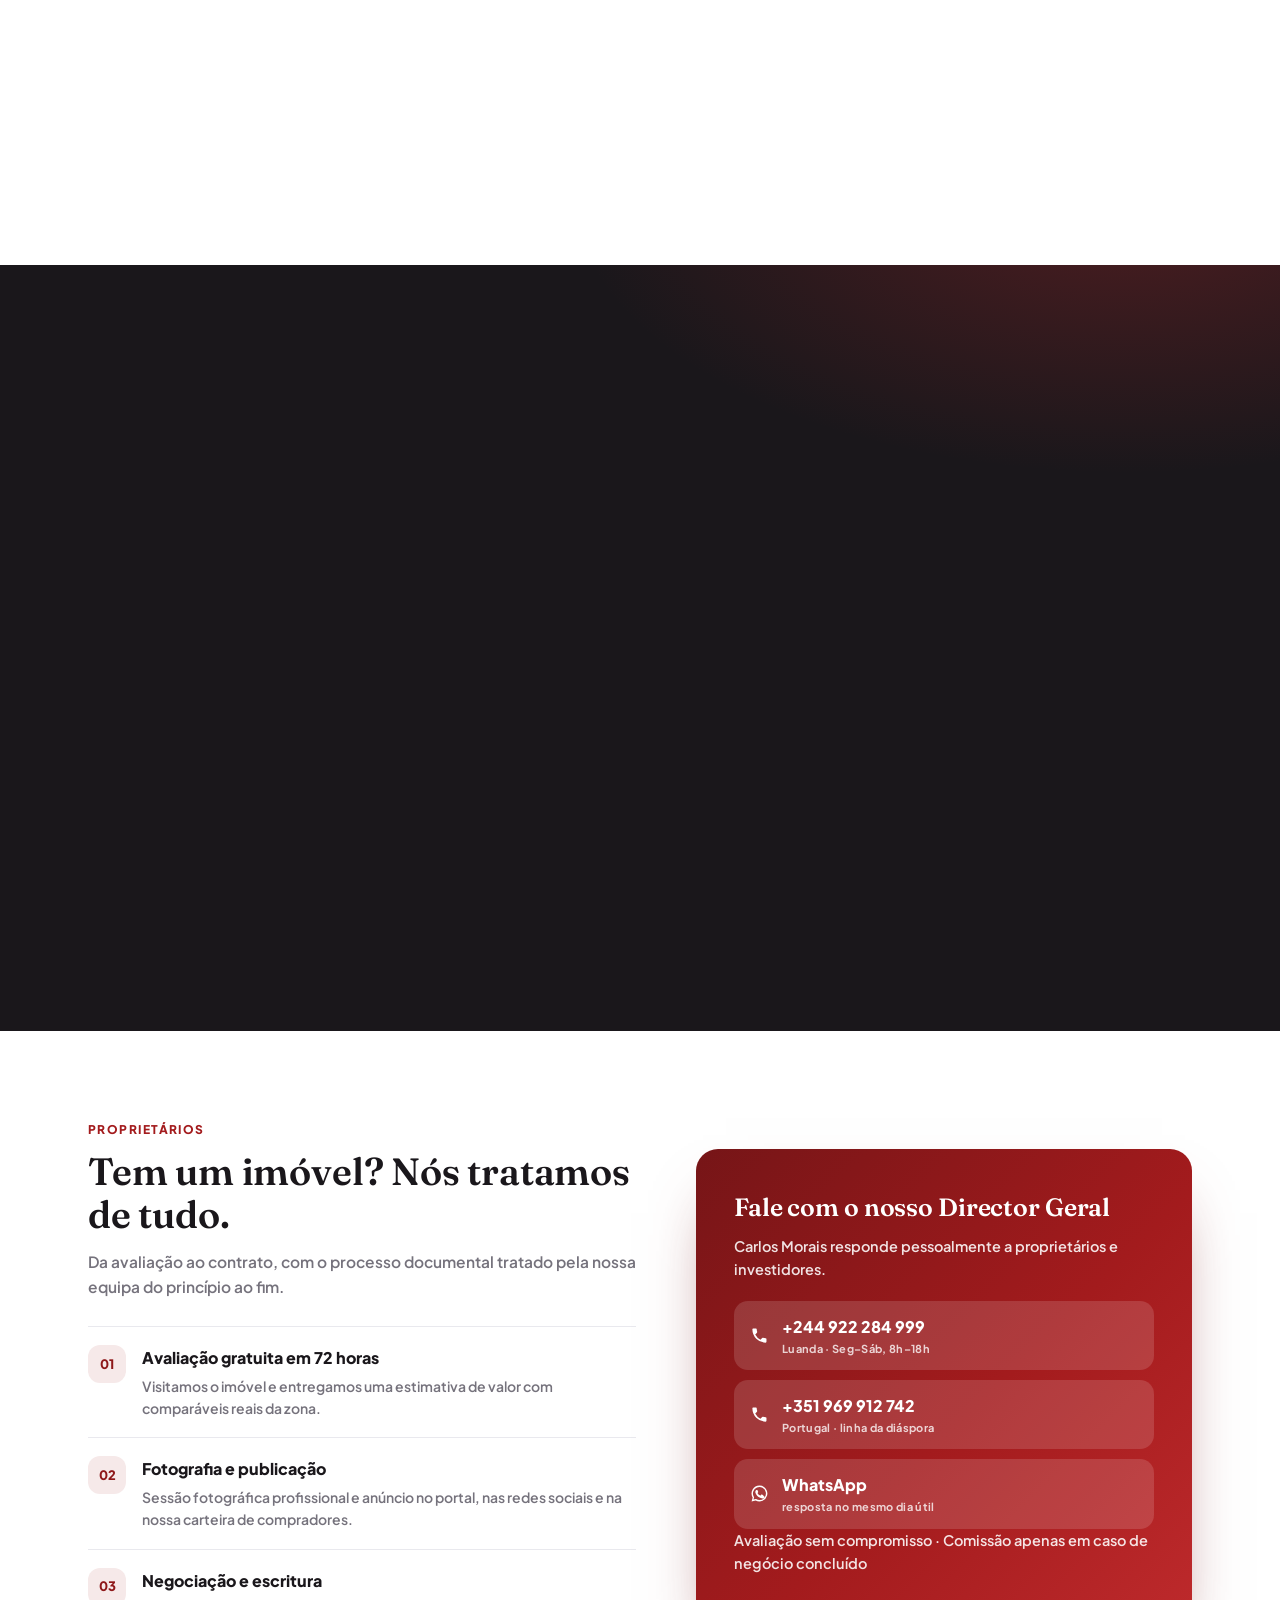
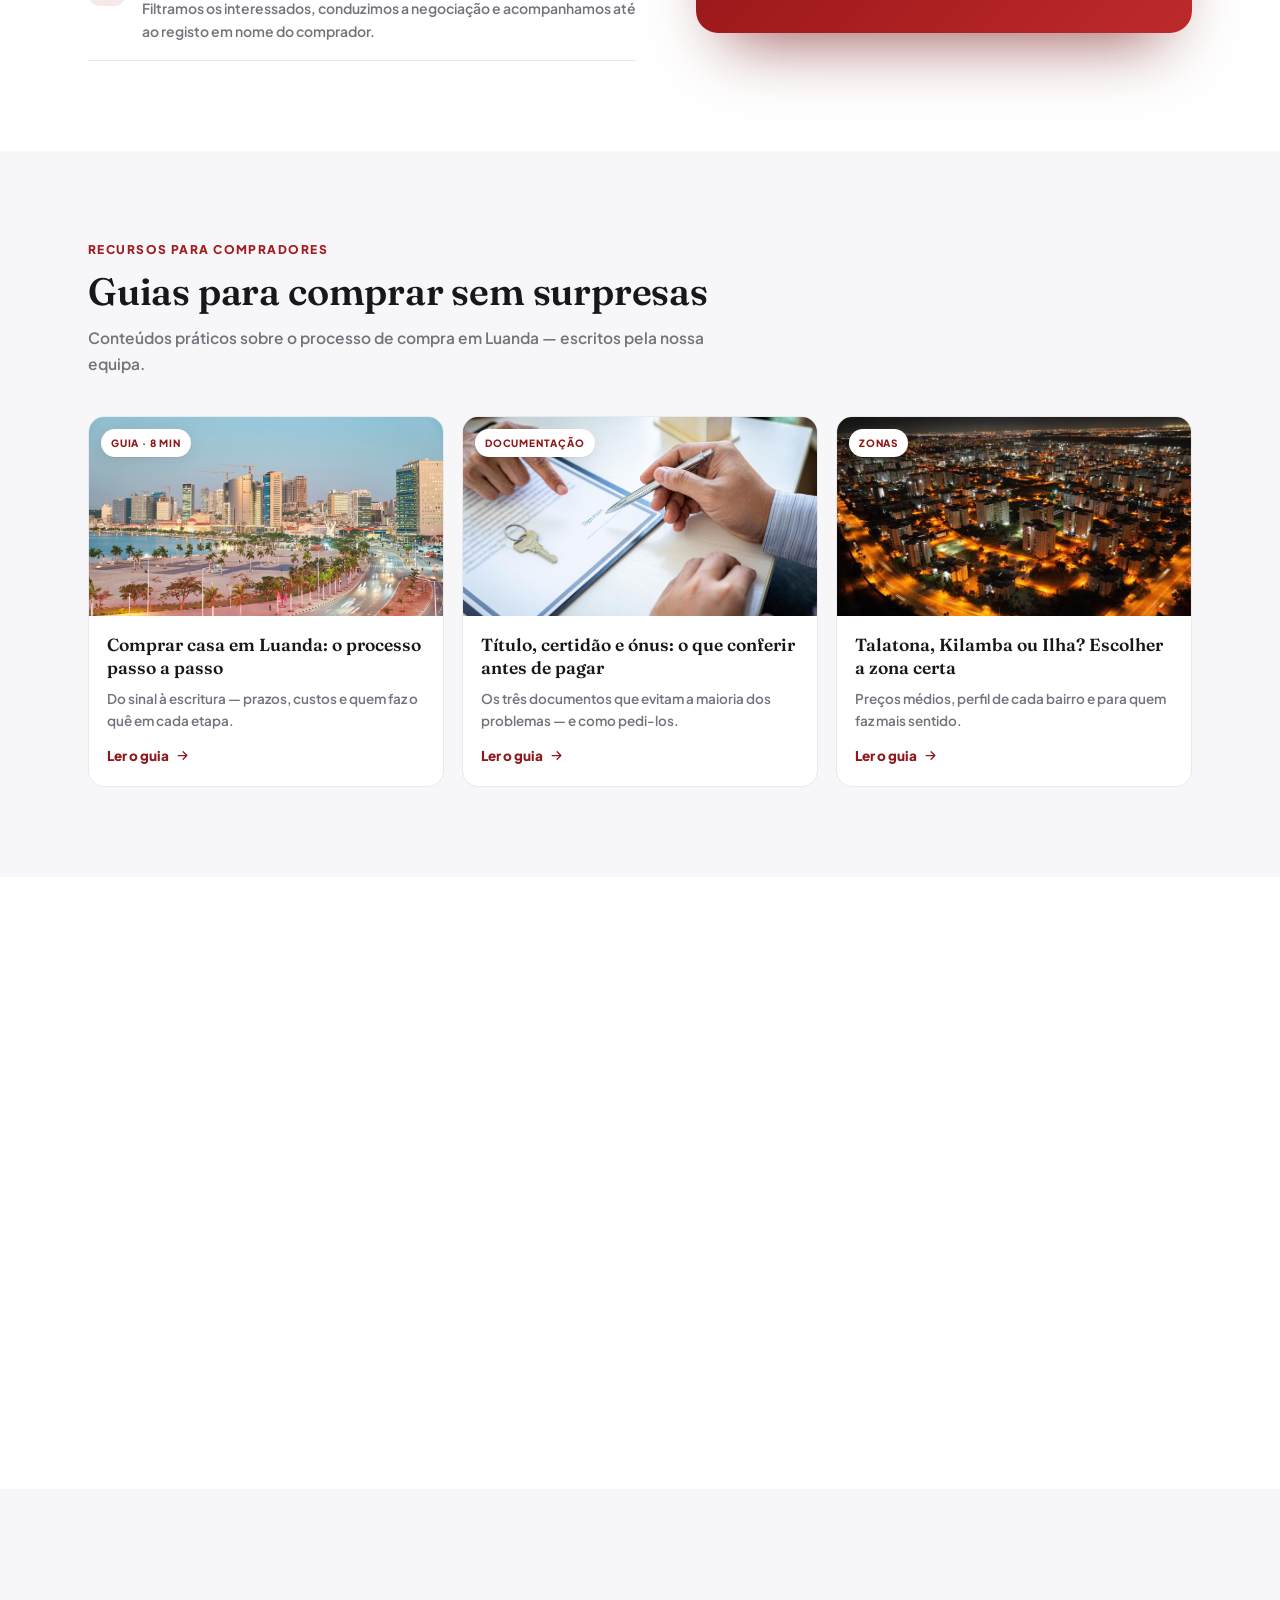
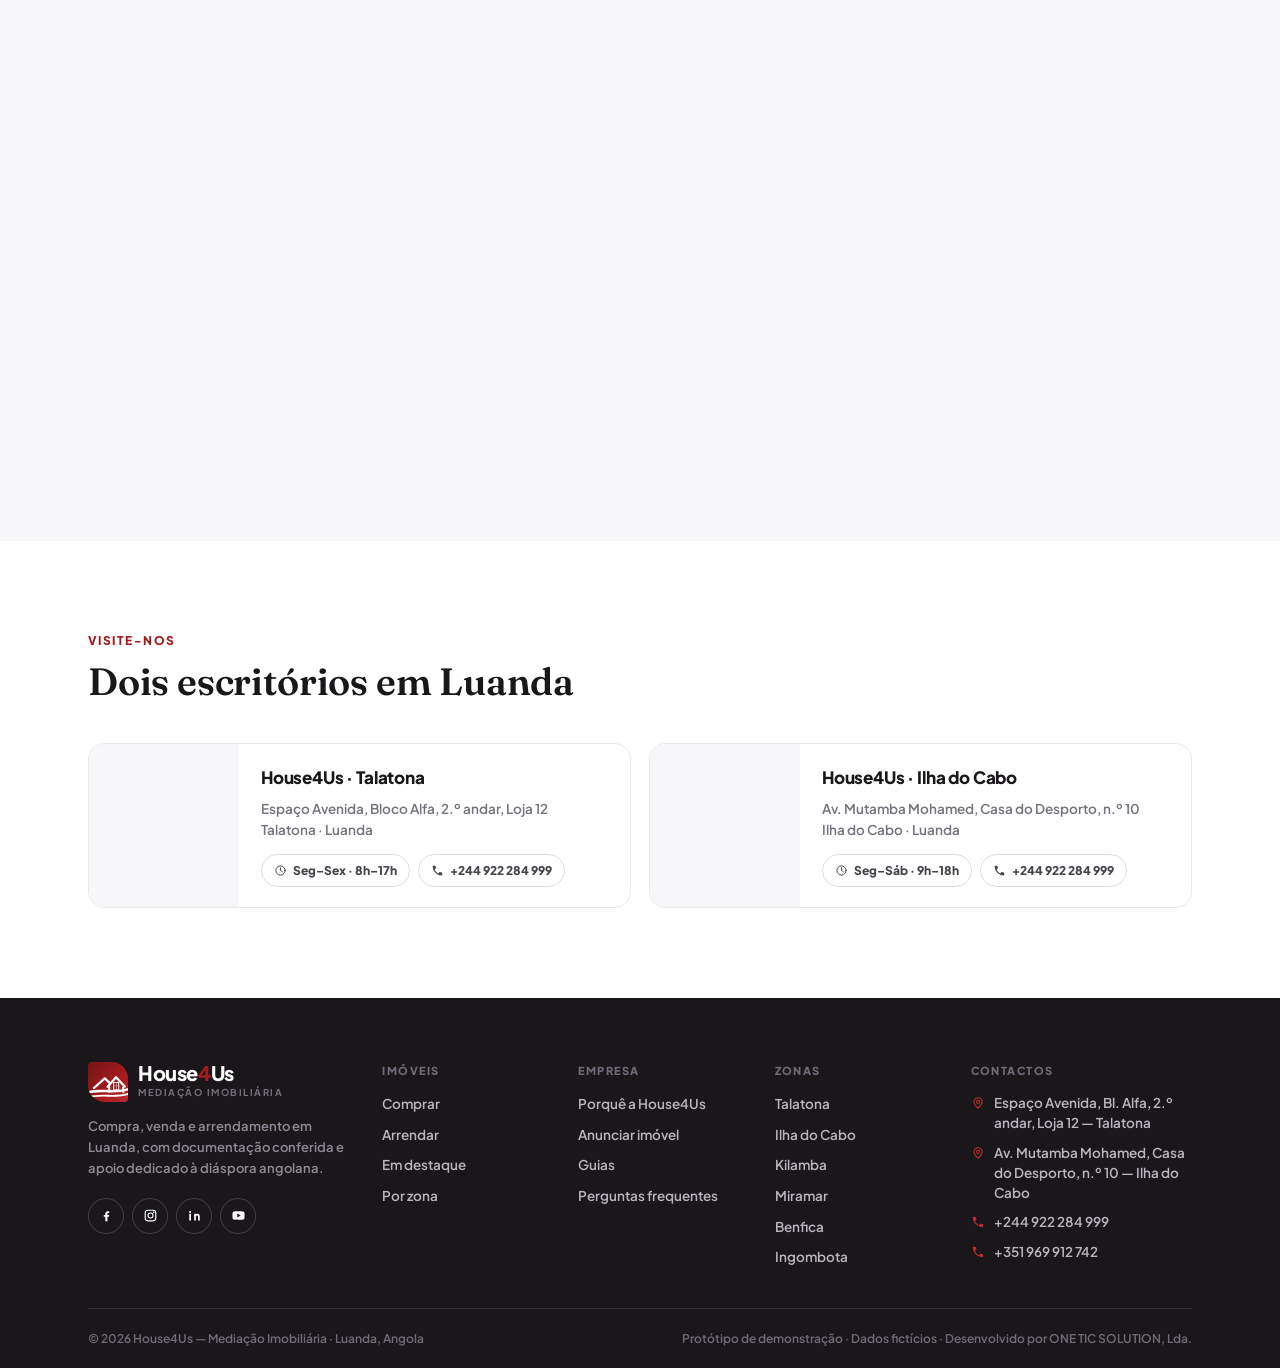
==== commit 61d47c56: "feat: pagina para detalhes de imovel" ====
--- a/public/index.html
+++ b/public/index.html
@@ -713,7 +713,7 @@
 <svg aria-hidden="true"><use href="#ic-wa"/></svg><span>WhatsApp</span>
 </a>
 
-<!-- ============ MODAL DE FICHA ============ -->
+<!-- ============ MODAL DE VISTA RÁPIDA (só nos destaques da homepage) ============ -->
 <div class="modal" id="modal" role="dialog" aria-modal="true" aria-labelledby="mTitle">
 <div class="mbox">
 <div class="mmedia">
--- a/public/assets/css/style.css
+++ b/public/assets/css/style.css
@@ -302,7 +302,7 @@
 .fab:hover{transform:translateY(-2px)}
 .fab svg{width:19px;height:19px;flex:none}
 
-/* ---------- modal ---------- */
+/* ---------- modal de vista rápida (destaques da homepage) ---------- */
 .modal{position:fixed;inset:0;z-index:100;display:grid;place-items:center;padding:18px;background:rgba(18,12,18,.55);backdrop-filter:blur(6px);opacity:0;pointer-events:none;transition:opacity .25s var(--ease)}
 .modal.aberto{opacity:1;pointer-events:auto}
 .mbox{background:#fff;border-radius:20px;max-width:880px;width:100%;max-height:calc(100vh - 36px);overflow:auto;transform:translateY(14px) scale(.98);transition:transform .3s var(--ease)}
@@ -310,9 +310,13 @@
 .mmedia{position:relative;aspect-ratio:16/7.6;background:var(--bg-2);overflow:hidden}
 .mmedia svg,.mmedia img{position:absolute;inset:0;width:100%;height:100%;object-fit:cover}
 .mmedia .pbadge{position:absolute;top:14px;left:14px}
+
+/* ---------- botão de fechar reutilizável (modal, menu móvel, painel de filtros) ---------- */
 .mclose{position:absolute;top:14px;right:14px;width:40px;height:40px;border-radius:50%;border:0;background:rgba(255,255,255,.95);display:grid;place-items:center;cursor:pointer;box-shadow:var(--sh-1)}
 .mclose--static{position:static}
 .mclose svg{width:16px;height:16px;color:var(--ink)}
+
+/* ---------- conteúdo de ficha de imóvel (reutilizado em imovel.html) ---------- */
 .mbody{padding:clamp(20px,3vw,30px);display:grid;grid-template-columns:1.5fr 1fr;gap:clamp(20px,3vw,34px)}
 .mtitle{font-family:var(--serif);font-size:clamp(20px,2.4vw,25px);font-weight:600;letter-spacing:-.005em;margin:0 0 8px;line-height:1.2}
 .mprice{font-size:clamp(24px,3vw,30px);font-weight:800;letter-spacing:-.02em;margin:14px 0 0}
@@ -458,6 +462,43 @@
   .fordem{margin-left:0;width:100%;justify-content:space-between}
 }
 
+/* ==========================================================
+   PÁGINA DE FICHA (imovel.html)
+   ========================================================== */
+.dnotfound{padding:clamp(70px,10vw,120px) 20px;text-align:center}
+.dnotfound h1{font-family:var(--serif);font-size:clamp(24px,3vw,32px);font-weight:600;margin:0 0 10px}
+.dnotfound p{color:var(--mut);font-weight:600;margin:0 0 24px}
+
+.dcrumb-band{padding:16px 0 0}
+
+.dhero{position:relative;width:100%;height:clamp(300px,46vw,520px);background:var(--bg-2);overflow:hidden;margin-top:14px}
+.dhero img{width:100%;height:100%;object-fit:cover;display:block}
+.dhero .pbadge{position:absolute;top:20px;left:20px}
+.dhero .pheart{top:20px;right:20px;width:44px;height:44px}
+
+.dtitle{font-family:var(--serif);font-size:clamp(28px,3.6vw,42px);font-weight:600;letter-spacing:-.01em;line-height:1.12;margin:22px 0 10px}
+
+.dsection{padding-top:26px;margin-top:26px;border-top:1px solid var(--line)}
+.dsection h2{font-family:var(--serif);font-size:19px;font-weight:600;margin:0 0 10px;letter-spacing:-.005em}
+.dtext{font-size:14px;color:var(--mut);font-weight:600;margin:0}
+
+.damenities{grid-template-columns:1fr}
+@media(min-width:560px){.damenities{grid-template-columns:repeat(2,1fr)}}
+
+.dmapa{position:relative;height:260px;border-radius:var(--r-card);overflow:hidden;margin-top:14px;background:var(--bg-2)}
+.dmapa iframe{position:absolute;inset:0;width:100%;height:100%;border:0;pointer-events:none}
+.dmapa-btn{position:absolute;right:12px;bottom:12px;z-index:2;background:#fff;border-radius:999px;padding:9px 15px;font-size:12px;font-weight:800;color:var(--ink);box-shadow:var(--sh-1);transition:transform .2s var(--ease)}
+.dmapa-btn:hover{transform:translateY(-1px)}
+
+.dtrust{display:flex;gap:8px;align-items:flex-start;margin-top:16px;font-size:12px;font-weight:700;color:var(--mut);line-height:1.5}
+.dtrust svg{width:16px;height:16px;color:var(--red-500);flex:none;margin-top:1px}
+.dcopiar{display:block;width:100%;text-align:center;border:0;background:none;color:var(--red-600);font-size:12.5px;font-weight:800;cursor:pointer;padding:0;margin-top:14px}
+.dcopiar:hover{text-decoration:underline}
+
+@media(max-width:1020px){
+  .dtitle{margin-top:18px}
+}
+
 @media(prefers-reduced-motion:reduce){
   *{animation:none!important;transition:none!important}
   html{scroll-behavior:auto}
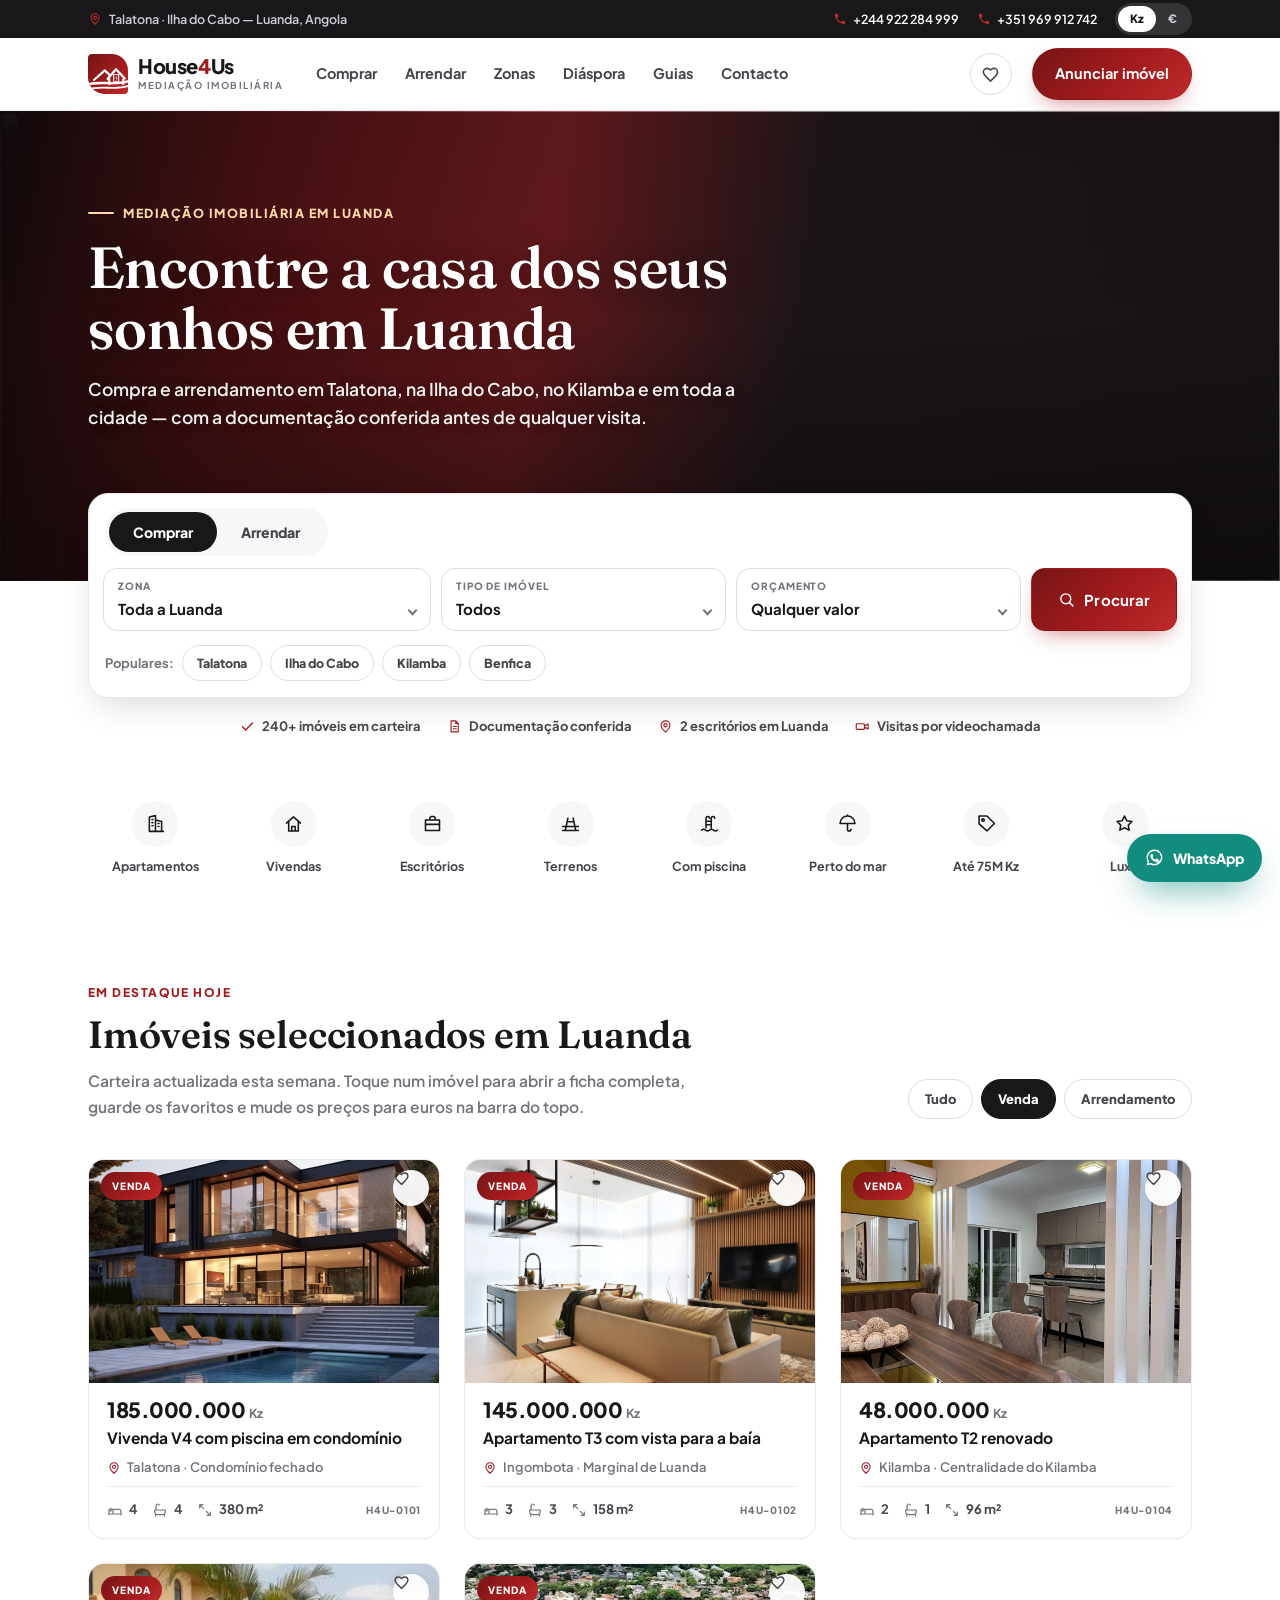
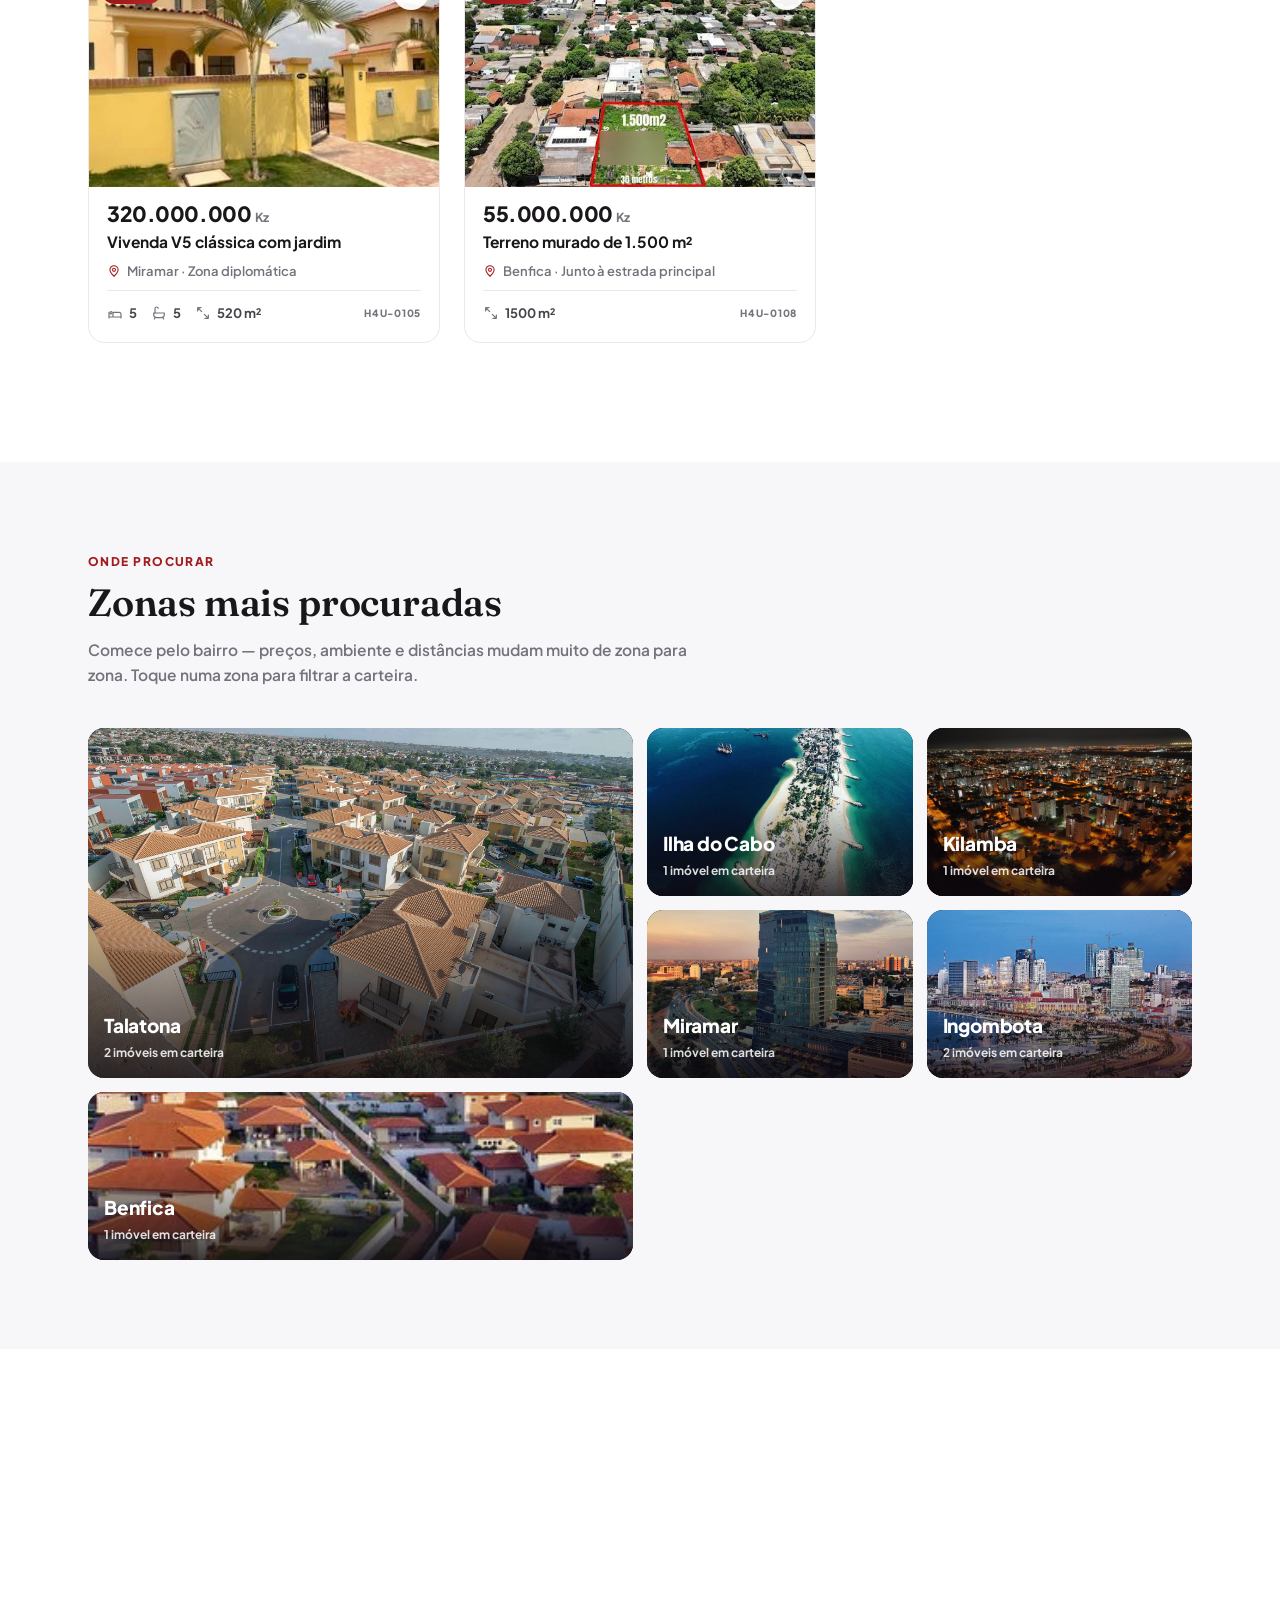
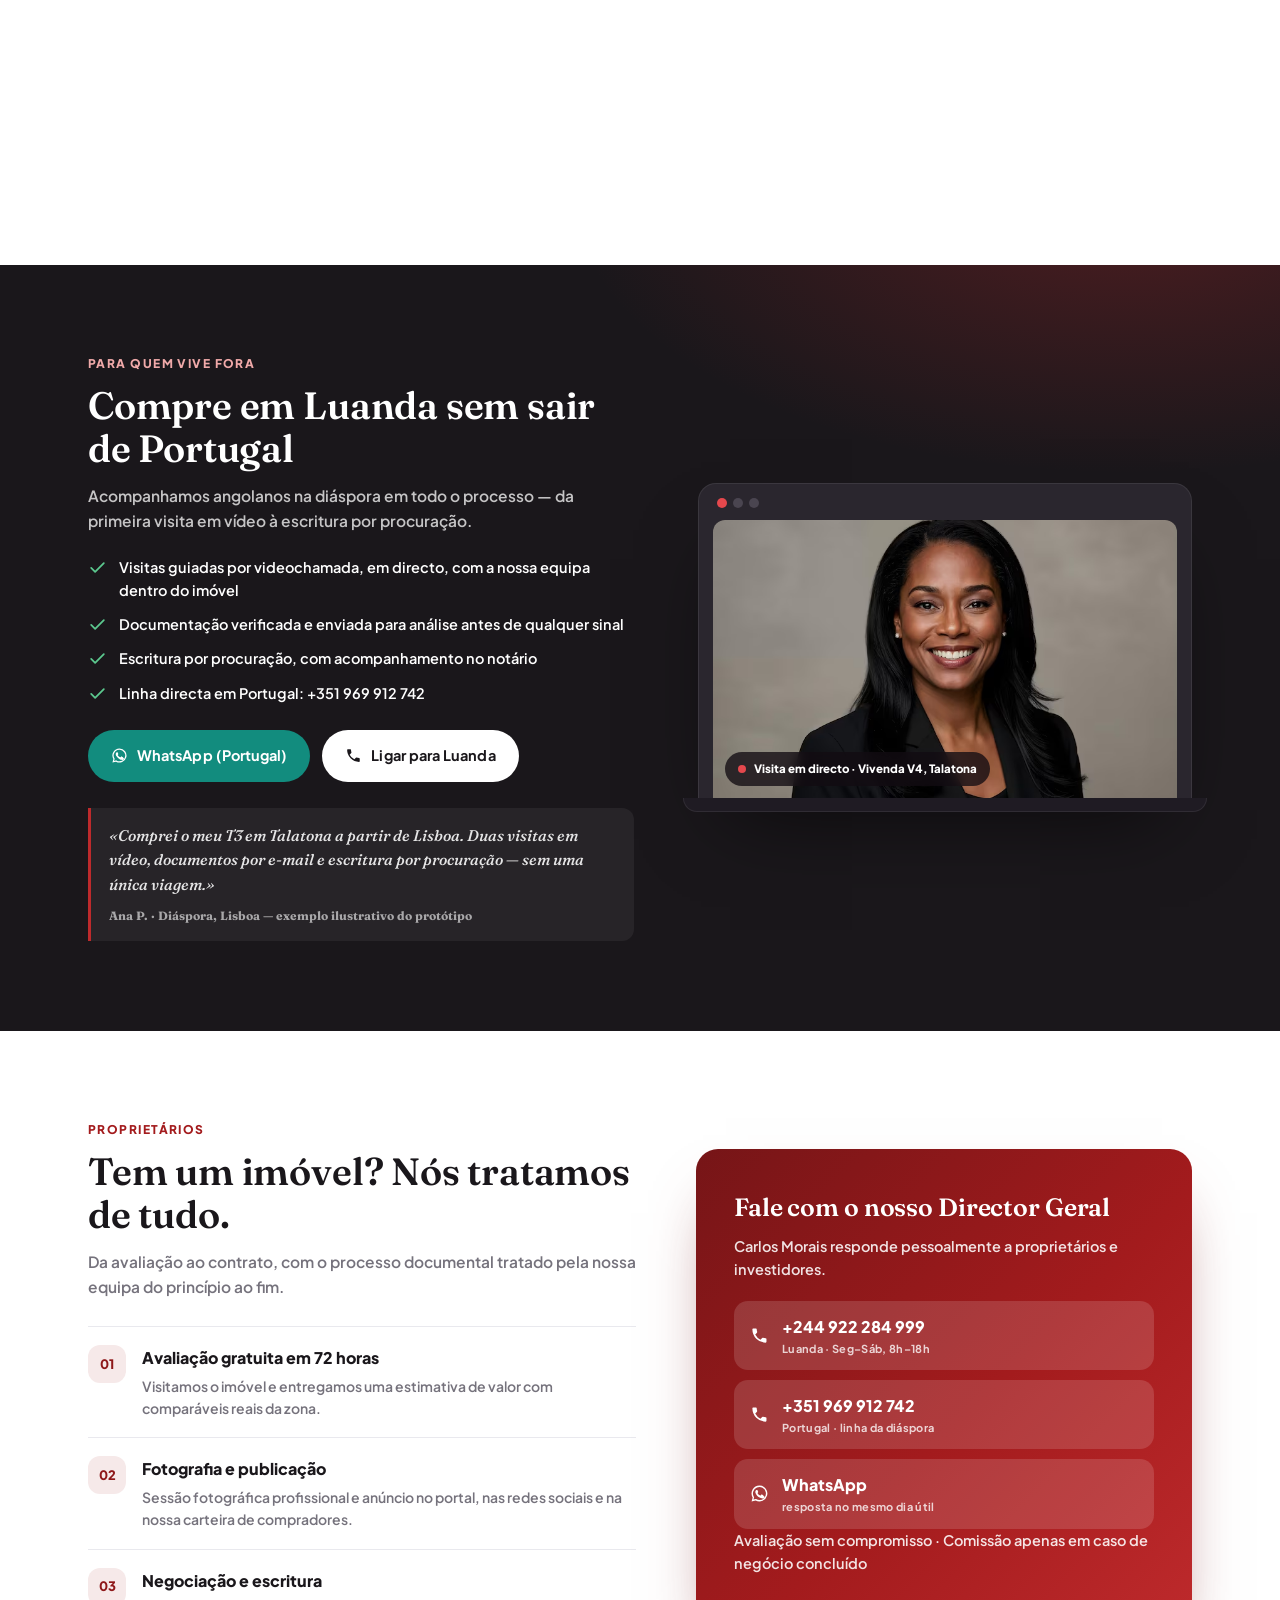
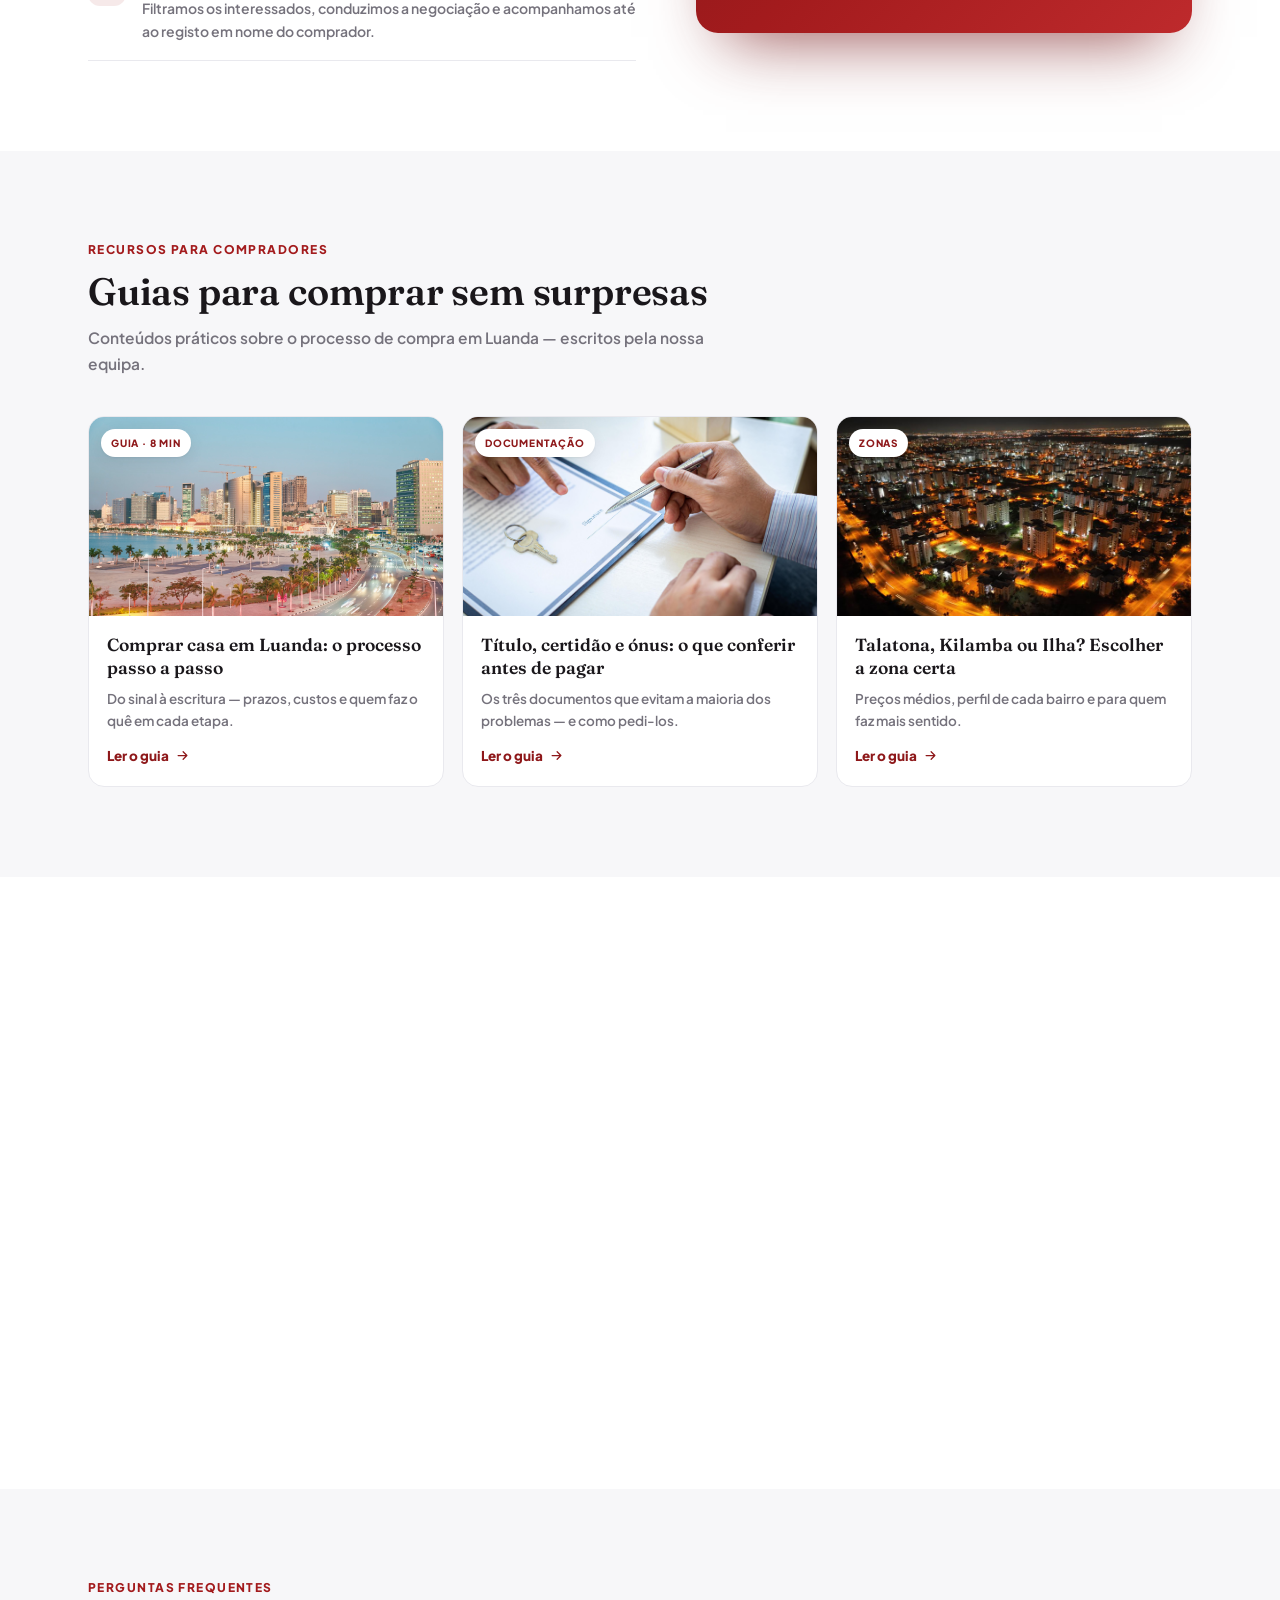
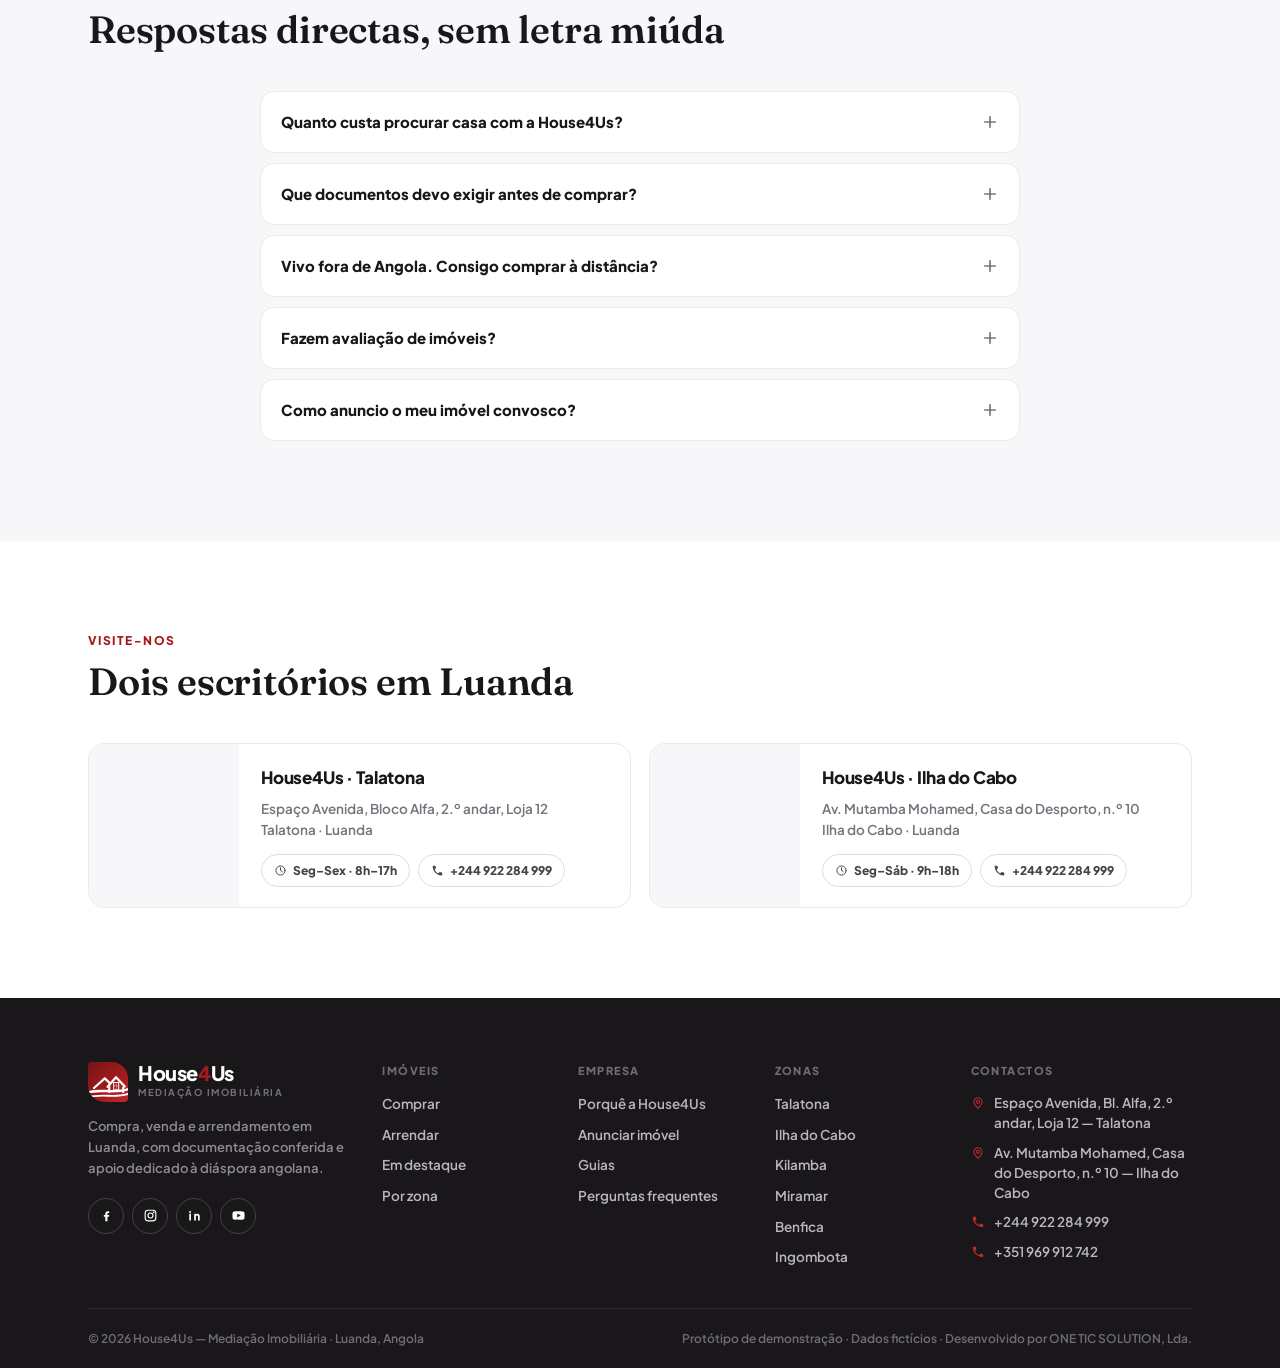
==== commit ec6150e8: "fix: botão de detalhes de imoveis" ====
--- a/public/index.html
+++ b/public/index.html
@@ -733,6 +733,7 @@
 </div>
 <aside class="magent">
 <div class="magent-p"><span class="mava">CM</span><span><b>Carlos Morais</b><span>Director Geral · House4Us</span></span></div>
+<a class="btn btn--ghost" id="mVer" href="#"><svg class="bi" aria-hidden="true"><use href="#ic-arrow"/></svg>Ver mais detalhes</a>
 <a class="btn btn--red" id="mWa" href="#" target="_blank" rel="noopener"><svg class="bi" aria-hidden="true"><use href="#ic-wa"/></svg>Pedir informações</a>
 <a class="btn btn--ghost" href="tel:+244922284999"><svg class="bi" aria-hidden="true"><use href="#ic-phone"/></svg>+244 922 284 999</a>
 <p class="mref" id="mRef"></p>
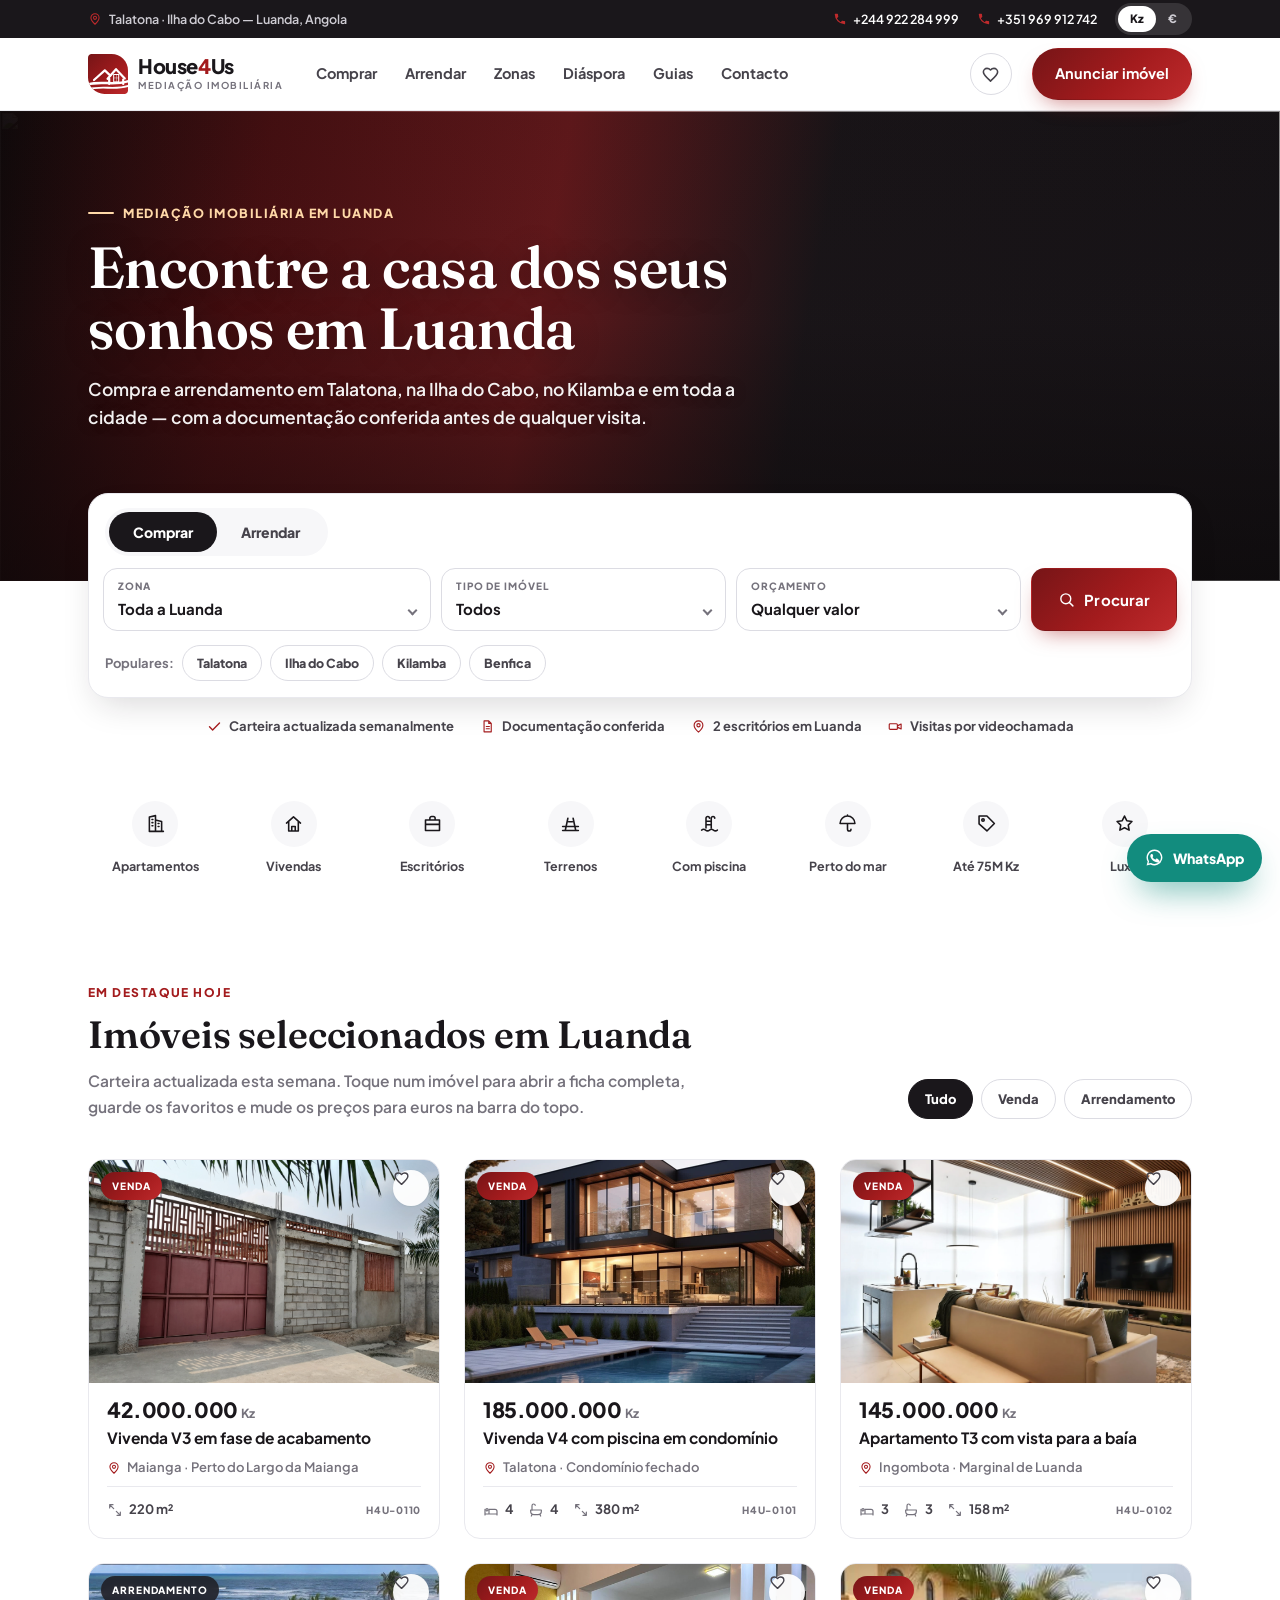
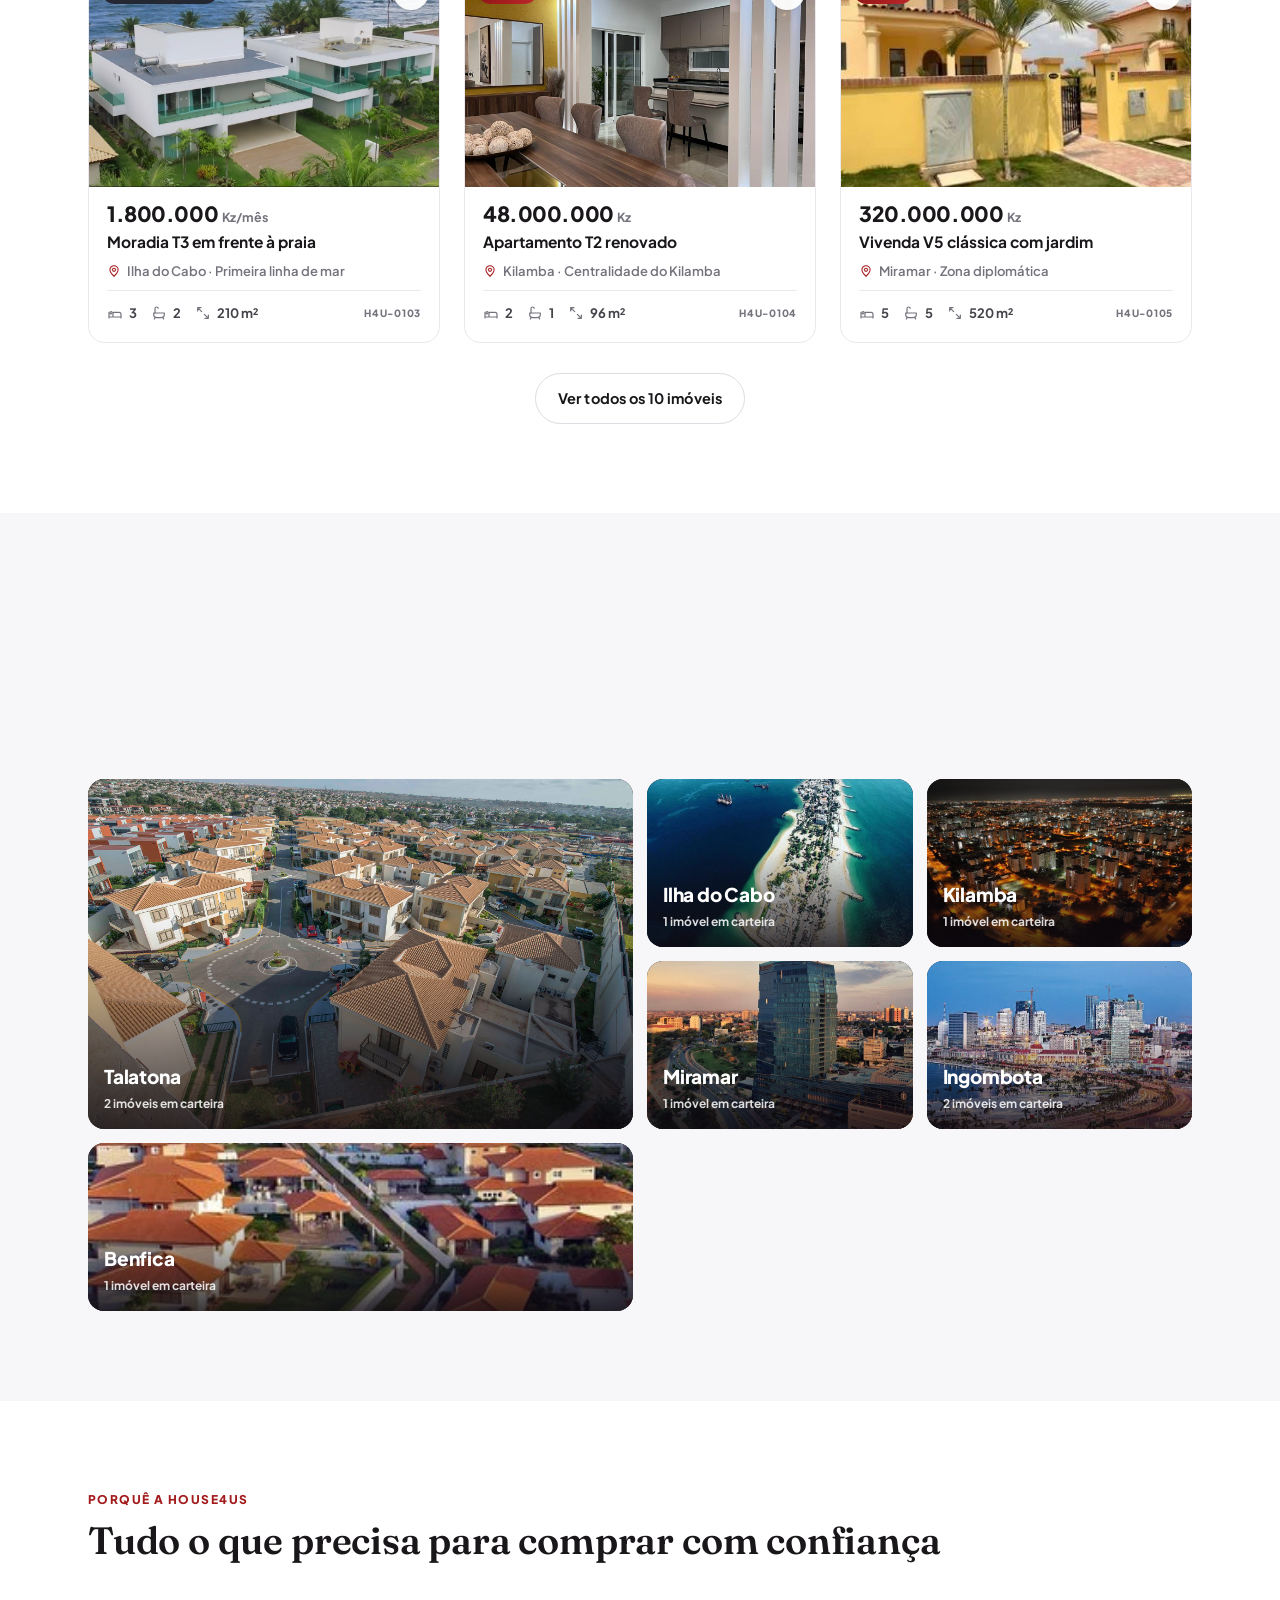
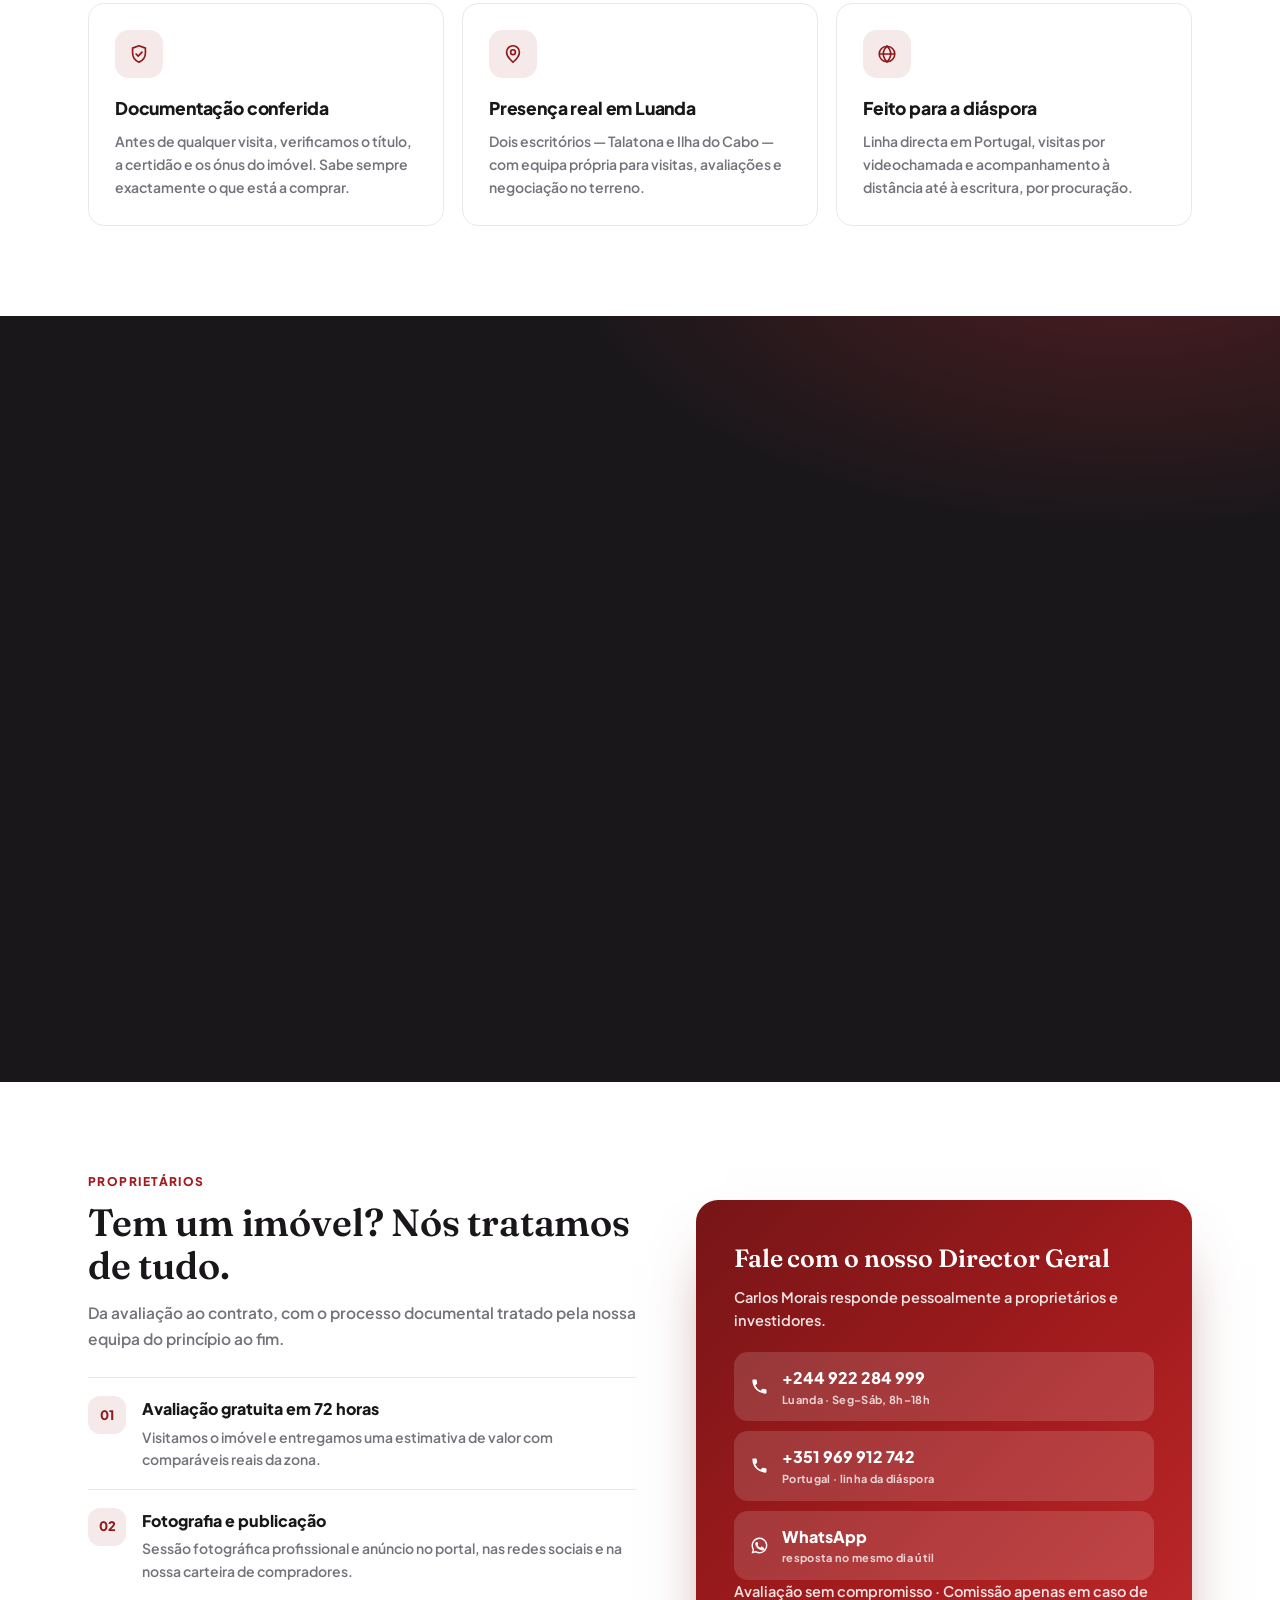
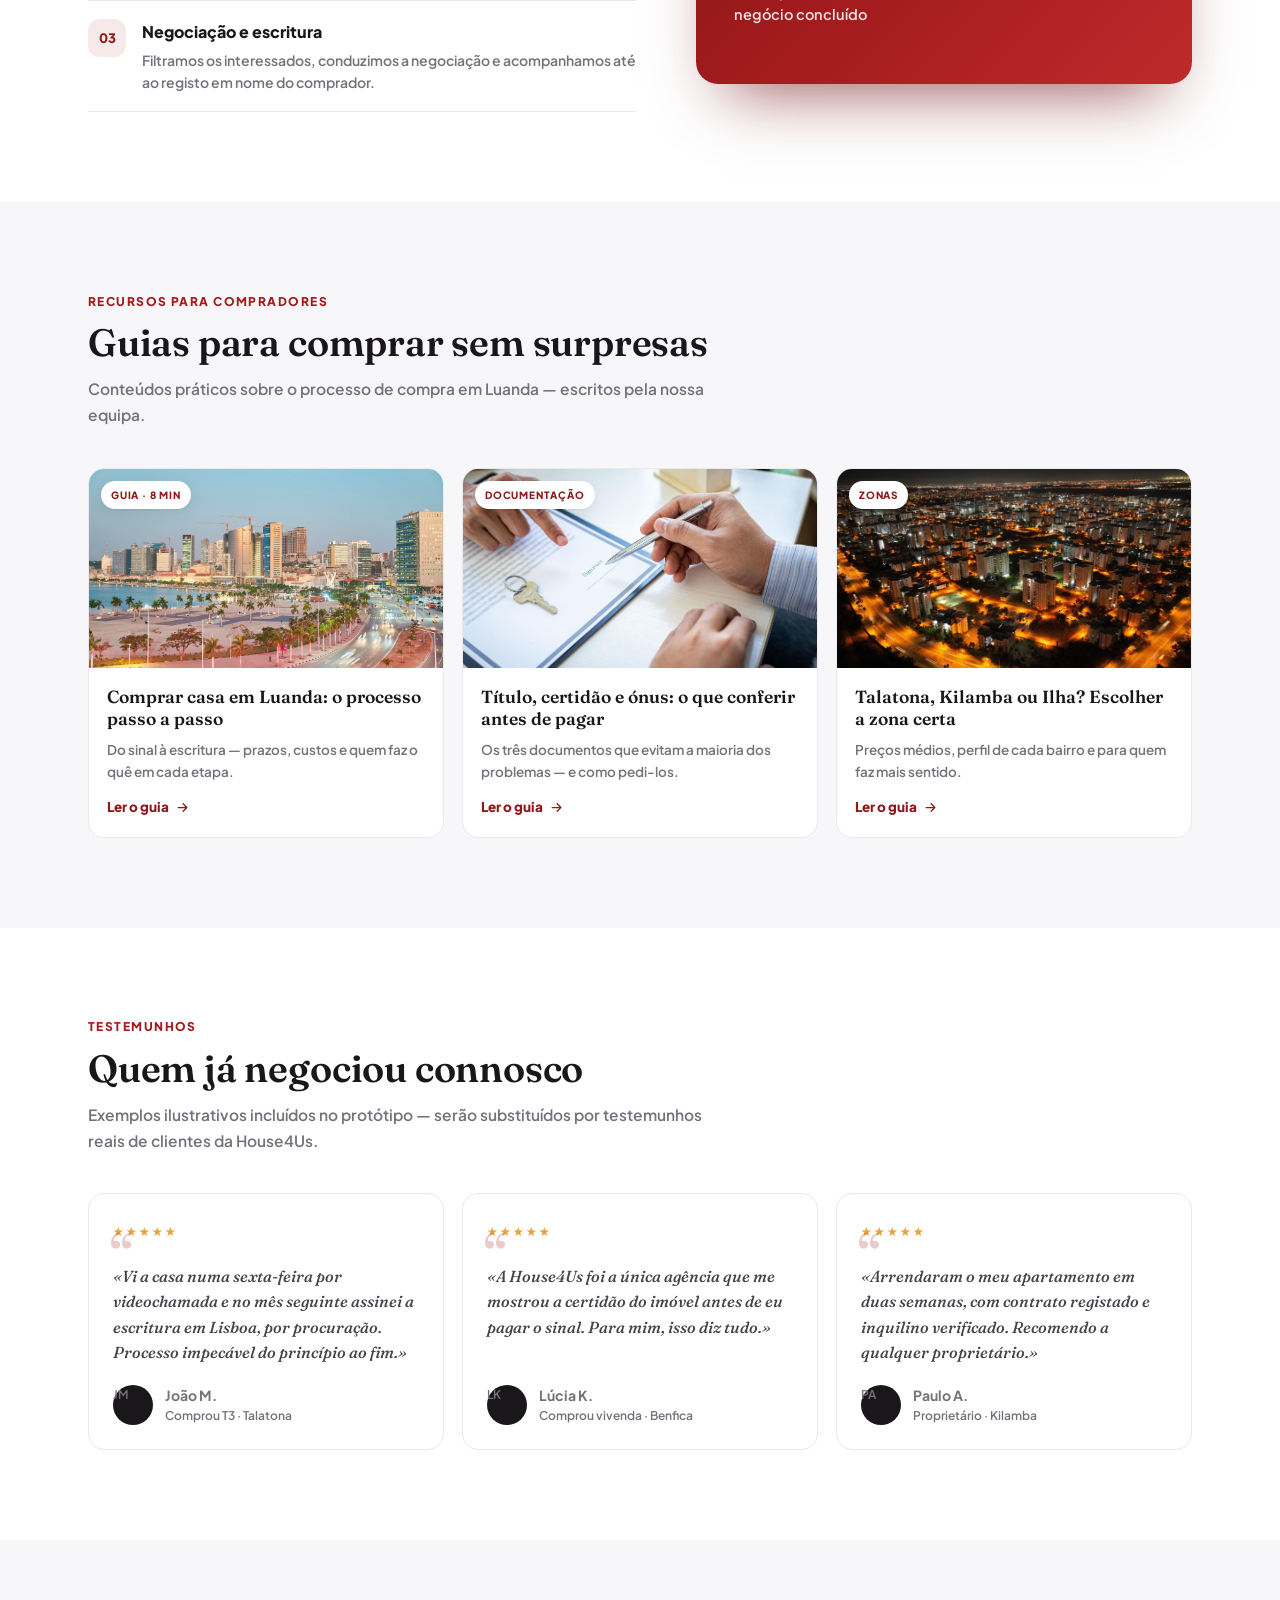
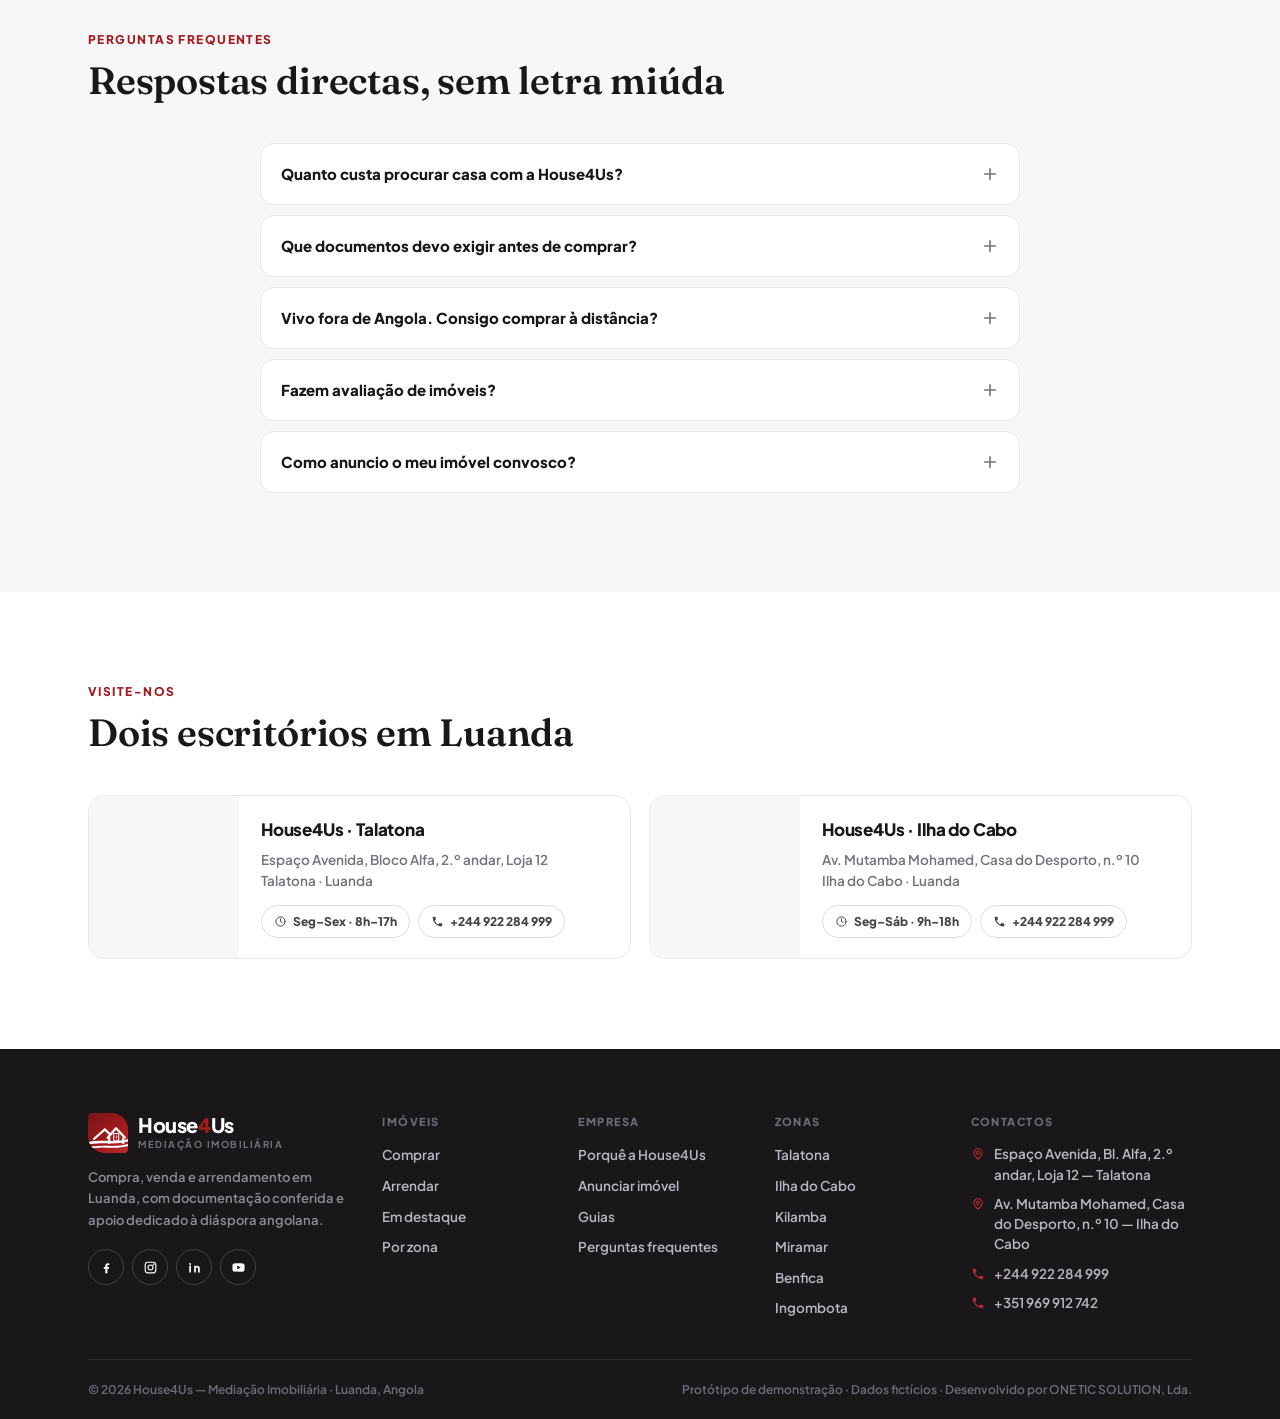
==== commit c64dddeb: "feat: organizar carteira do imóvel H4U-0110 e adicionar shimmer de carregamento Reordena e reformata" ====
--- a/public/index.html
+++ b/public/index.html
@@ -376,7 +376,7 @@
 </div>
 </div>
 <div class="strust">
-<span><svg aria-hidden="true"><use href="#ic-check"/></svg>240+ imóveis em carteira</span>
+<span><svg aria-hidden="true"><use href="#ic-check"/></svg>Carteira actualizada semanalmente</span>
 <span><svg aria-hidden="true"><use href="#ic-doc"/></svg>Documentação conferida</span>
 <span><svg aria-hidden="true"><use href="#ic-pin"/></svg>2 escritórios em Luanda</span>
 <span><svg aria-hidden="true"><use href="#ic-video"/></svg>Visitas por videochamada</span>
@@ -406,8 +406,8 @@
 <p class="lede">Carteira actualizada esta semana. Toque num imóvel para abrir a ficha completa, guarde os favoritos e mude os preços para euros na barra do topo.</p>
 </div>
 <div class="pfilters" role="group" aria-label="Filtrar por negócio">
-<button class="chip" data-neg="todos" aria-pressed="false">Tudo</button>
-<button class="chip" data-neg="venda" aria-pressed="true">Venda</button>
+<button class="chip" data-neg="todos" aria-pressed="true">Tudo</button>
+<button class="chip" data-neg="venda" aria-pressed="false">Venda</button>
 <button class="chip" data-neg="arrendamento" aria-pressed="false">Arrendamento</button>
 </div>
 </div>
--- a/public/assets/css/style.css
+++ b/public/assets/css/style.css
@@ -148,7 +148,7 @@
 .pmedia{position:relative;aspect-ratio:16/10.2;background:var(--bg-2);overflow:hidden}
 .pmedia svg,.pmedia img{position:absolute;inset:0;width:100%;height:100%;object-fit:cover}
 .pcard:hover .pmedia img{transform:scale(1.04)}
-.pmedia img{transition:transform .4s var(--ease)}
+.pmedia img{transition:transform .4s var(--ease),opacity .4s ease}
 .pbadge{background:rgba(26,23,27,.82);color:#fff;font-size:10px;font-weight:800;letter-spacing:.09em;text-transform:uppercase;padding:6px 11px;border-radius:999px;backdrop-filter:blur(4px)}
 .pmedia .pbadge{position:absolute;top:12px;left:12px}
 .pbadge--venda{background:var(--grad)}
@@ -157,6 +157,16 @@
 .pheart svg{width:17px;height:17px;fill:none;stroke:currentColor;stroke-width:2;color:var(--ink-2)}
 .pheart.saved svg{color:var(--red-500);fill:var(--red-500);animation:pop .35s var(--ease)}
 @keyframes pop{40%{transform:scale(1.35)}}
+
+/* ---------- esqueleto/shimmer + fade-in para fotos (partilhado entre cartões, modal e galeria) ---------- */
+@keyframes h4u-shimmer{0%{background-position:150% 0}100%{background-position:-50% 0}}
+.pmedia:has(img:not(.carregada)),.mmedia:has(img:not(.carregada)),.dtile:has(img:not(.carregada)){
+  background-image:linear-gradient(100deg,var(--bg-2) 35%,#fff 50%,var(--bg-2) 65%);
+  background-size:250% 100%;
+  animation:h4u-shimmer 1.4s ease-in-out infinite;
+}
+.pmedia img,.mmedia img,.dtile img,#dlbImg{opacity:0}
+.pmedia img.carregada,.mmedia img.carregada,.dtile img.carregada,#dlbImg.carregada{opacity:1}
 .pbody{padding:16px 18px 18px;display:flex;flex-direction:column;gap:8px;flex:1}
 .pprice{font-size:21px;font-weight:800;letter-spacing:-.02em;line-height:1}
 .pprice small{font-size:12.5px;font-weight:700;color:var(--mut);letter-spacing:0}
@@ -309,6 +319,7 @@
 .modal.aberto .mbox{transform:none}
 .mmedia{position:relative;aspect-ratio:16/7.6;background:var(--bg-2);overflow:hidden}
 .mmedia svg,.mmedia img{position:absolute;inset:0;width:100%;height:100%;object-fit:cover}
+.mmedia img{transition:opacity .4s ease}
 .mmedia .pbadge{position:absolute;top:14px;left:14px}
 
 /* ---------- botão de fechar reutilizável (modal, menu móvel, painel de filtros) ---------- */
@@ -471,10 +482,52 @@
 
 .dcrumb-band{padding:16px 0 0}
 
-.dhero{position:relative;width:100%;height:clamp(300px,46vw,520px);background:var(--bg-2);overflow:hidden;margin-top:14px}
-.dhero img{width:100%;height:100%;object-fit:cover;display:block}
-.dhero .pbadge{position:absolute;top:20px;left:20px}
-.dhero .pheart{top:20px;right:20px;width:44px;height:44px}
+.dgaleria-wrap{position:relative;margin-top:14px}
+.dgaleria-wrap .pbadge{position:absolute;top:20px;left:20px;z-index:2}
+.dgaleria-wrap .pheart{top:20px;right:20px;width:44px;height:44px;z-index:2}
+
+.dgaleria{display:grid;grid-template-columns:1.5fr 1fr;gap:6px;height:clamp(300px,46vw,520px);border-radius:var(--r-card);overflow:hidden}
+.dgaleria--t0{grid-template-columns:1fr}
+.dtile{position:relative;display:block;padding:0;border:0;background:var(--bg-2);cursor:pointer;overflow:hidden}
+.dtile img{width:100%;height:100%;object-fit:cover;display:block;transition:transform .3s var(--ease),opacity .4s ease}
+.dtile:hover img{transform:scale(1.04)}
+.dtile-mais{position:absolute;inset:0;display:grid;place-items:center;background:rgba(18,12,18,.55);color:#fff;font-size:15px;font-weight:800}
+
+.dgaleria-thumbs{display:grid;grid-template-columns:1fr 1fr;grid-template-rows:1fr 1fr;gap:6px}
+.dgaleria--t1 .dgaleria-thumbs{grid-template-columns:1fr;grid-template-rows:1fr}
+.dgaleria--t2 .dgaleria-thumbs{grid-template-columns:1fr}
+.dgaleria--t3 .dthumb:nth-child(3){grid-column:1/3}
+
+.d360-btn{position:absolute;left:20px;bottom:20px;z-index:2;background:rgba(18,12,18,.72);color:#fff;border:0;border-radius:999px;padding:9px 16px;font-size:12.5px;font-weight:800;cursor:pointer;backdrop-filter:blur(4px);transition:transform .2s var(--ease)}
+.d360-btn:hover{transform:translateY(-1px)}
+
+@media(max-width:640px){
+  .dgaleria{height:auto;grid-template-columns:1fr;display:flex;flex-direction:column;gap:8px}
+  .dprincipal{height:260px}
+  .dgaleria-thumbs{display:flex;gap:8px;overflow-x:auto;padding-bottom:2px}
+  .dthumb{flex:0 0 88px;height:80px}
+}
+
+.dlightbox,.d360{position:fixed;inset:0;z-index:120;display:grid;place-items:center;background:rgba(10,7,10,.92);opacity:0;pointer-events:none;transition:opacity .25s var(--ease)}
+.dlightbox.aberto,.d360.aberto{opacity:1;pointer-events:auto}
+.dlb-img,.d360-img{max-width:min(92vw,1000px);max-height:86vh;object-fit:contain;border-radius:10px;user-select:none}
+#dlbImg{transition:opacity .4s ease}
+.dlb-nav{position:absolute;top:50%;translate:0 -50%;width:48px;height:48px;border-radius:50%;border:0;background:rgba(255,255,255,.12);color:#fff;display:grid;place-items:center;cursor:pointer;transition:background .2s var(--ease)}
+.dlb-nav:hover{background:rgba(255,255,255,.22)}
+.dlb-nav svg{width:20px;height:20px}
+.dlb-prev{left:14px}
+.dlb-prev svg{transform:rotate(180deg)}
+.dlb-next{right:14px}
+.dlb-conta{position:absolute;bottom:20px;left:50%;translate:-50% 0;color:#fff;font-size:12.5px;font-weight:700;background:rgba(255,255,255,.12);padding:6px 14px;border-radius:999px}
+.dlightbox .mclose,.d360 .mclose{position:absolute;top:18px;right:18px}
+
+.d360-img{cursor:grab;touch-action:pan-y}
+.d360-dica{position:absolute;bottom:26px;left:50%;translate:-50% 0;color:#fff;font-size:13px;font-weight:700;background:rgba(255,255,255,.14);padding:8px 16px;border-radius:999px;transition:opacity .3s var(--ease)}
+.d360-dica.escondida{opacity:0}
+
+@media(max-width:640px){
+  .dlb-nav{width:40px;height:40px}
+}
 
 .dtitle{font-family:var(--serif);font-size:clamp(28px,3.6vw,42px);font-weight:600;letter-spacing:-.01em;line-height:1.12;margin:22px 0 10px}
 
